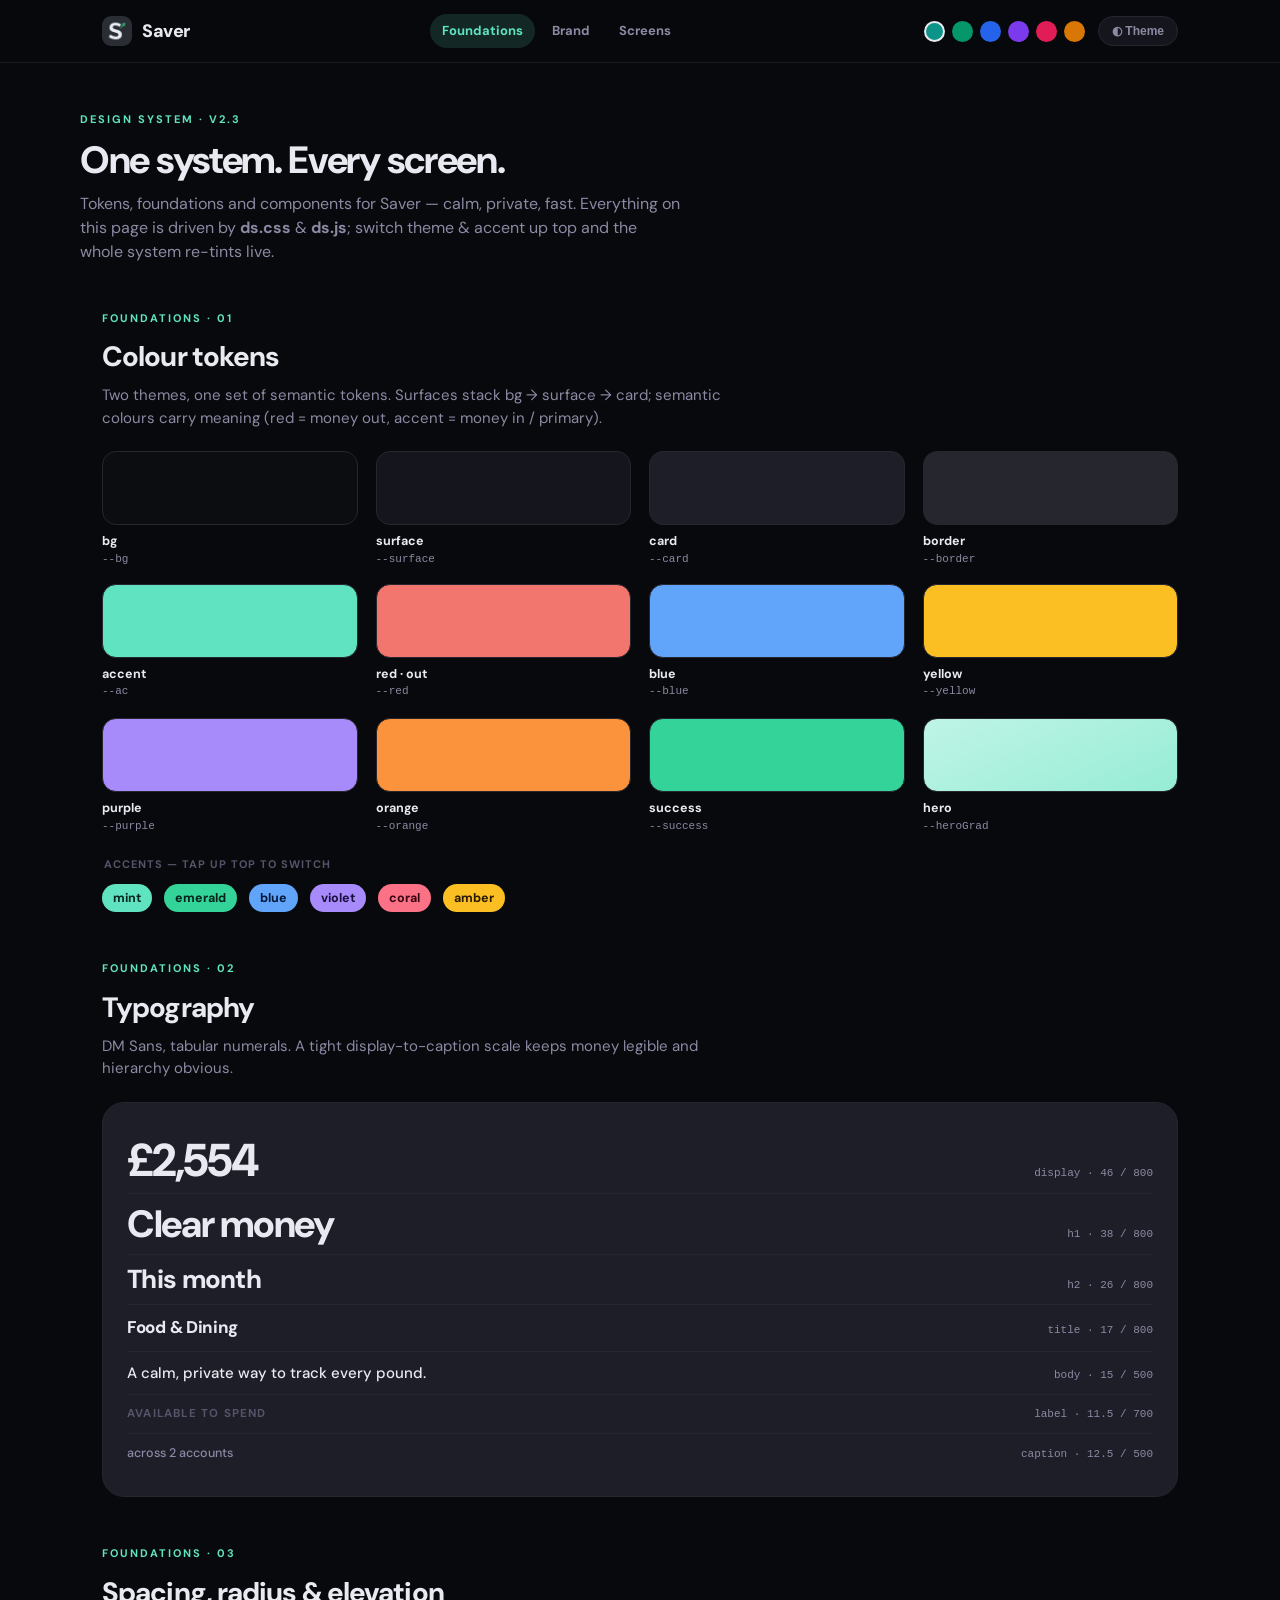
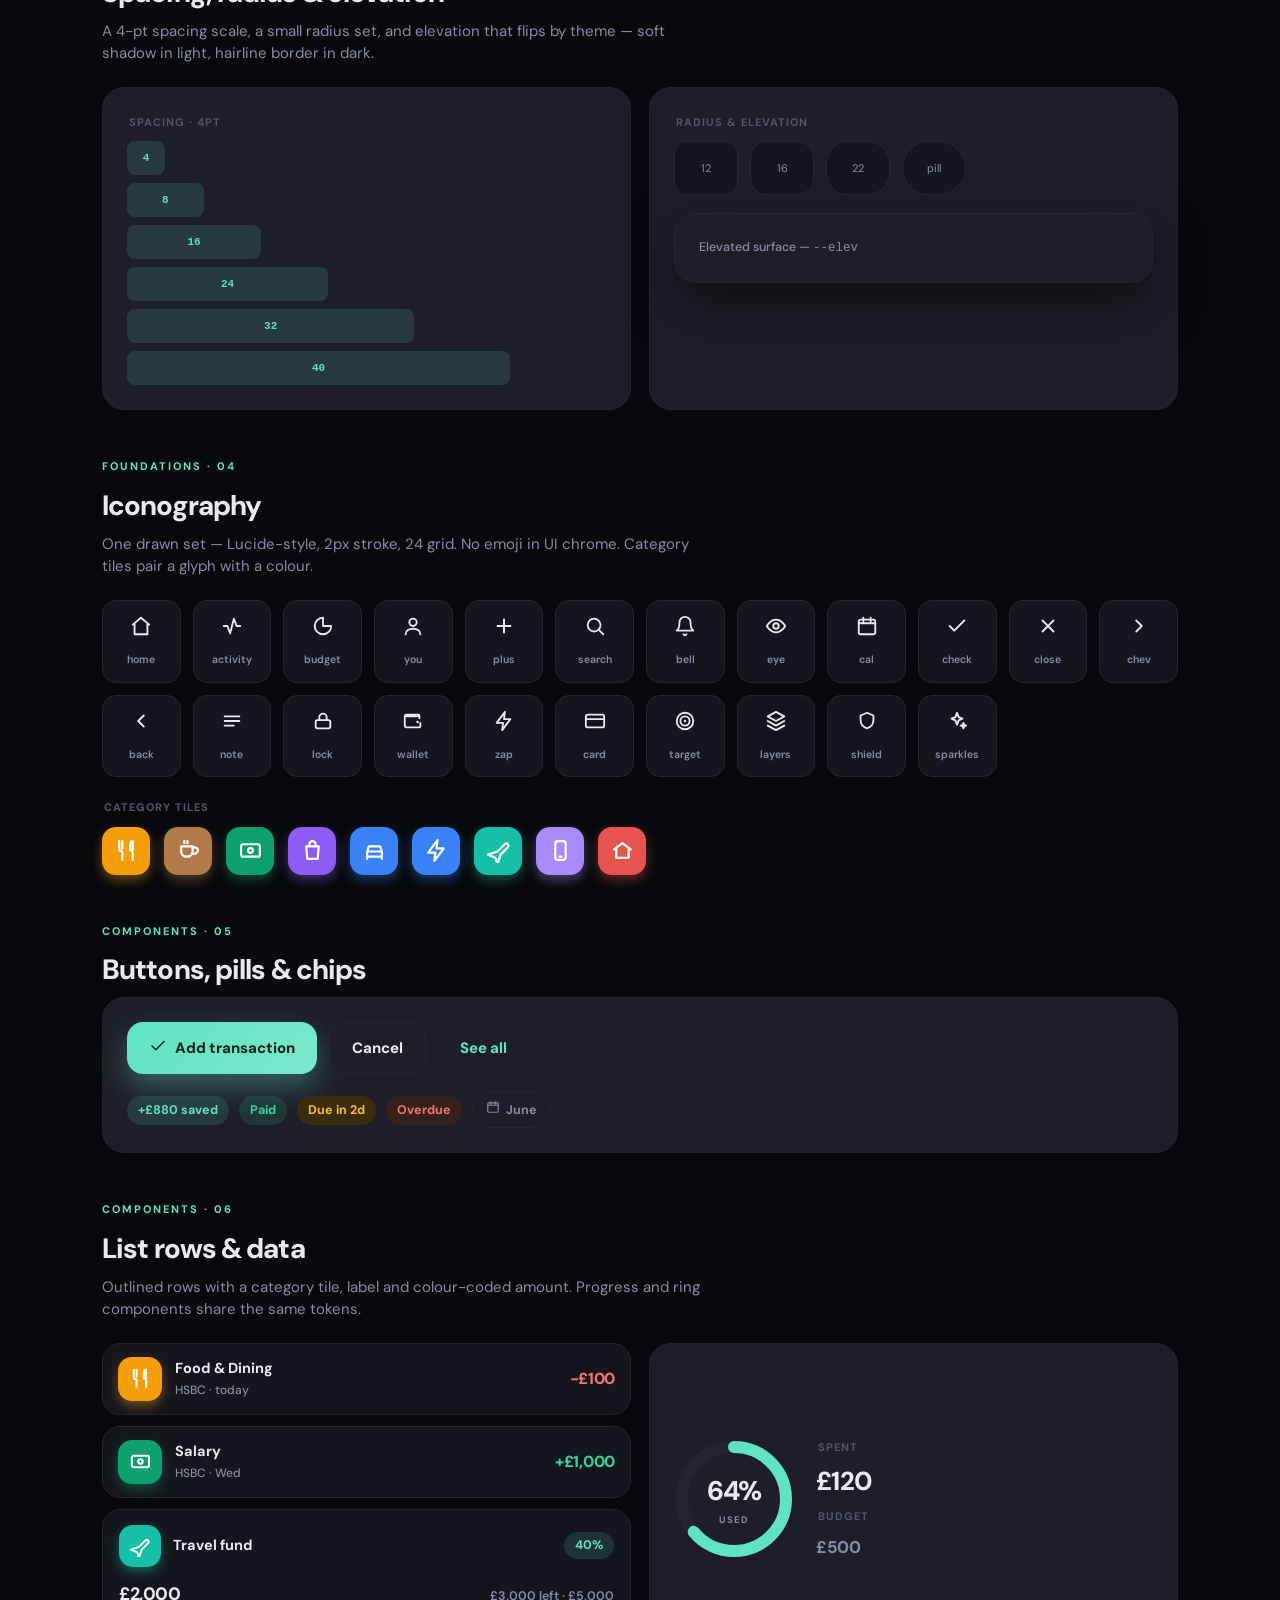
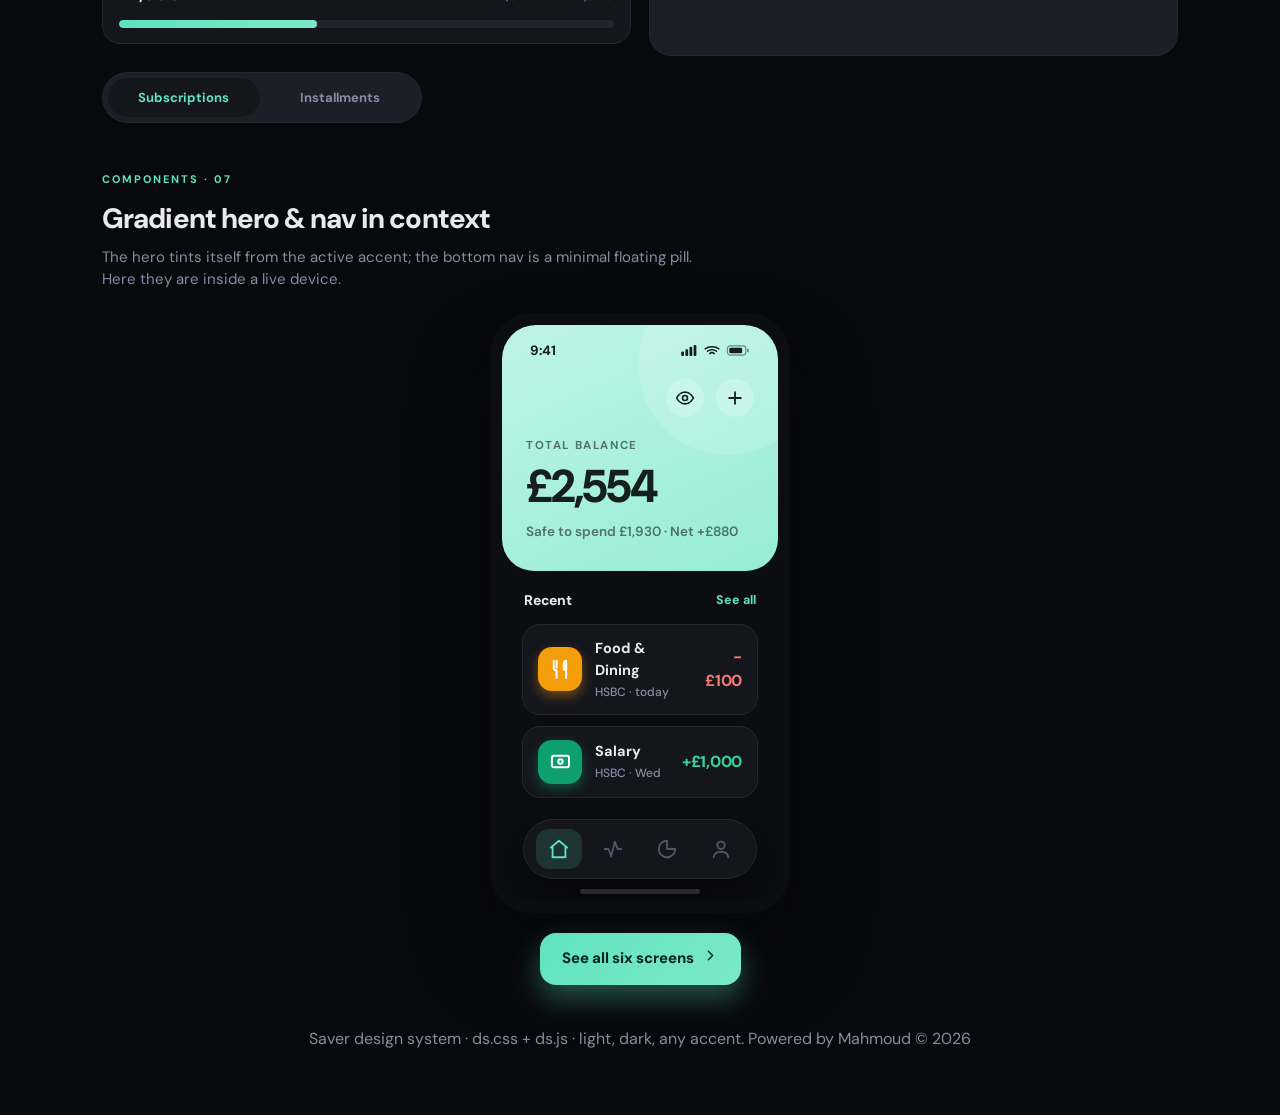
==== index.html @ 98d880db "New design system: shared ds.css/ds.js + rebuilt Foundations, Brand, Screens - ds.css: tokens (2 the" ====
<!doctype html><html lang="en" data-theme="dark"><head>
<meta charset="utf-8"/><meta name="viewport" content="width=device-width,initial-scale=1"/>
<title>Saver — Design System</title>
<meta name="description" content="The Saver design system — tokens, foundations and components. One source of truth."/>
<link rel="preconnect" href="https://fonts.googleapis.com"><link rel="preconnect" href="https://fonts.gstatic.com" crossorigin>
<link href="https://fonts.googleapis.com/css2?family=DM+Sans:opsz,wght@9..40,400;9..40,500;9..40,600;9..40,700;9..40,800&display=swap" rel="stylesheet">
<link rel="stylesheet" href="ds.css">
<style>
.swatch{border-radius:14px;height:74px;border:1px solid var(--border);display:flex;align-items:flex-end;padding:9px;position:relative;overflow:hidden}
.sw-row{display:flex;flex-direction:column;gap:7px}
.sw-row .nm{font-size:12.5px;font-weight:700}.sw-row .vl{font-size:11px;color:var(--muted);font-family:ui-monospace,monospace}
.icogrid{display:grid;grid-template-columns:repeat(auto-fill,minmax(78px,1fr));gap:12px}
.icocell{display:flex;flex-direction:column;align-items:center;gap:8px;padding:14px 6px;border:1px solid var(--border);border-radius:14px;background:var(--surface);color:var(--text)}
.icocell span.lab{font-size:10.5px;color:var(--muted);font-weight:600}
.scale-row{display:flex;align-items:baseline;gap:14px;padding:10px 0;border-bottom:1px solid var(--border)}
.scale-row .meta{margin-left:auto;font-size:11px;color:var(--muted);font-family:ui-monospace,monospace}
.sp-box{background:var(--acDim);border-radius:8px;height:34px;display:flex;align-items:center;justify-content:center;color:var(--ac);font-weight:700;font-size:11px;font-family:ui-monospace,monospace}
.miniphone{width:300px;margin:0 auto}
.miniphone .phone{width:300px;height:600px;border-radius:42px}.miniphone .screen{border-radius:34px}
</style></head><body>

<div class="topbar"><div class="wrap rw">
  <div class="brand"><img src="icon.png" alt="Saver"/>Saver</div>
  <div class="hubnav"><a href="index.html" class="on">Foundations</a><a href="brand.html">Brand</a><a href="screens.html">Screens</a></div>
  <div class="controls"><div class="dots" id="dots"></div><button class="tgl" id="themeBtn">◐ Theme</button></div>
</div></div>

<header class="lead wrap">
  <div class="eyebrow">Design System · v2.3</div>
  <div class="h1">One system. Every screen.</div>
  <p>Tokens, foundations and components for Saver — calm, private, fast. Everything on this page is driven by <strong>ds.css</strong> &amp; <strong>ds.js</strong>; switch theme &amp; accent up top and the whole system re-tints live.</p>
</header>

<main class="wrap">

<!-- COLOR -->
<section class="section reveal"><div class="sec-h">Foundations · 01</div><div class="sec-t">Colour tokens</div>
  <p class="sec-d">Two themes, one set of semantic tokens. Surfaces stack bg → surface → card; semantic colours carry meaning (red = money out, accent = money in / primary).</p>
  <div class="grid g4">
    <div class="sw-row"><div class="swatch" style="background:var(--bg)"></div><div><div class="nm">bg</div><div class="vl">--bg</div></div></div>
    <div class="sw-row"><div class="swatch" style="background:var(--surface)"></div><div><div class="nm">surface</div><div class="vl">--surface</div></div></div>
    <div class="sw-row"><div class="swatch" style="background:var(--card)"></div><div><div class="nm">card</div><div class="vl">--card</div></div></div>
    <div class="sw-row"><div class="swatch" style="background:var(--border)"></div><div><div class="nm">border</div><div class="vl">--border</div></div></div>
  </div>
  <div class="grid g4" style="margin-top:16px">
    <div class="sw-row"><div class="swatch" style="background:var(--ac)"></div><div><div class="nm">accent</div><div class="vl">--ac</div></div></div>
    <div class="sw-row"><div class="swatch" style="background:var(--red)"></div><div><div class="nm">red · out</div><div class="vl">--red</div></div></div>
    <div class="sw-row"><div class="swatch" style="background:var(--blue)"></div><div><div class="nm">blue</div><div class="vl">--blue</div></div></div>
    <div class="sw-row"><div class="swatch" style="background:var(--yellow)"></div><div><div class="nm">yellow</div><div class="vl">--yellow</div></div></div>
    <div class="sw-row"><div class="swatch" style="background:var(--purple)"></div><div><div class="nm">purple</div><div class="vl">--purple</div></div></div>
    <div class="sw-row"><div class="swatch" style="background:var(--orange)"></div><div><div class="nm">orange</div><div class="vl">--orange</div></div></div>
    <div class="sw-row"><div class="swatch" style="background:var(--success)"></div><div><div class="nm">success</div><div class="vl">--success</div></div></div>
    <div class="sw-row"><div class="swatch" style="background:var(--heroGrad)"></div><div><div class="nm">hero</div><div class="vl">--heroGrad</div></div></div>
  </div>
  <div style="margin-top:22px"><div class="over">Accents — tap up top to switch</div>
    <div style="display:flex;gap:12px;flex-wrap:wrap">
      <span class="pill" style="background:#5FE3C0;color:#06251F">mint</span>
      <span class="pill" style="background:#34D399;color:#04231A">emerald</span>
      <span class="pill" style="background:#60A5FA;color:#04183A">blue</span>
      <span class="pill" style="background:#A78BFA;color:#1A1040">violet</span>
      <span class="pill" style="background:#FB7185;color:#3A0512">coral</span>
      <span class="pill" style="background:#FBBF24;color:#2A1A00">amber</span>
    </div></div>
</section>

<!-- TYPOGRAPHY -->
<section class="section reveal"><div class="sec-h">Foundations · 02</div><div class="sec-t">Typography</div>
  <p class="sec-d">DM Sans, tabular numerals. A tight display-to-caption scale keeps money legible and hierarchy obvious.</p>
  <div class="card">
    <div class="scale-row"><div class="display">£2,554</div><div class="meta">display · 46 / 800</div></div>
    <div class="scale-row"><div class="h1">Clear money</div><div class="meta">h1 · 38 / 800</div></div>
    <div class="scale-row"><div class="h2">This month</div><div class="meta">h2 · 26 / 800</div></div>
    <div class="scale-row"><div class="title">Food &amp; Dining</div><div class="meta">title · 17 / 800</div></div>
    <div class="scale-row"><div class="body">A calm, private way to track every pound.</div><div class="meta">body · 15 / 500</div></div>
    <div class="scale-row"><div class="label">Available to spend</div><div class="meta">label · 11.5 / 700</div></div>
    <div class="scale-row" style="border:none"><div class="caption">across 2 accounts</div><div class="meta">caption · 12.5 / 500</div></div>
  </div>
</section>

<!-- SPACING / RADIUS / ELEVATION -->
<section class="section reveal"><div class="sec-h">Foundations · 03</div><div class="sec-t">Spacing, radius &amp; elevation</div>
  <p class="sec-d">A 4-pt spacing scale, a small radius set, and elevation that flips by theme — soft shadow in light, hairline border in dark.</p>
  <div class="grid g2">
    <div class="card"><div class="over">Spacing · 4pt</div>
      <div style="display:flex;flex-direction:column;gap:8px">
        <div class="sp-box" style="width:8%">4</div><div class="sp-box" style="width:16%">8</div><div class="sp-box" style="width:28%">16</div><div class="sp-box" style="width:42%">24</div><div class="sp-box" style="width:60%">32</div><div class="sp-box" style="width:80%">40</div>
      </div></div>
    <div class="card"><div class="over">Radius &amp; elevation</div>
      <div style="display:flex;gap:12px;flex-wrap:wrap;margin-bottom:18px">
        <div class="tile" style="border-radius:12px;width:64px;height:54px;display:flex;align-items:center;justify-content:center;font-size:11px;color:var(--muted)">12</div>
        <div class="tile" style="border-radius:16px;width:64px;height:54px;display:flex;align-items:center;justify-content:center;font-size:11px;color:var(--muted)">16</div>
        <div class="tile" style="border-radius:22px;width:64px;height:54px;display:flex;align-items:center;justify-content:center;font-size:11px;color:var(--muted)">22</div>
        <div class="tile" style="border-radius:999px;width:64px;height:54px;display:flex;align-items:center;justify-content:center;font-size:11px;color:var(--muted)">pill</div>
      </div>
      <div class="card" style="box-shadow:var(--elev)"><div class="caption">Elevated surface — <code>--elev</code></div></div>
    </div>
  </div>
</section>

<!-- ICONOGRAPHY -->
<section class="section reveal"><div class="sec-h">Foundations · 04</div><div class="sec-t">Iconography</div>
  <p class="sec-d">One drawn set — Lucide-style, 2px stroke, 24 grid. No emoji in UI chrome. Category tiles pair a glyph with a colour.</p>
  <div class="icogrid" id="icogrid"></div>
  <div class="over" style="margin-top:22px">Category tiles</div>
  <div style="display:flex;gap:14px;flex-wrap:wrap">
    <span data-cat="food" data-csz="48"></span><span data-cat="coffee" data-csz="48"></span><span data-cat="salary" data-csz="48"></span><span data-cat="shopping" data-csz="48"></span><span data-cat="transport" data-csz="48"></span><span data-cat="bill" data-csz="48"></span><span data-cat="travel" data-csz="48"></span><span data-cat="phone" data-csz="48"></span><span data-cat="home" data-csz="48"></span>
  </div>
</section>

<!-- BUTTONS / PILLS -->
<section class="section reveal"><div class="sec-h">Components · 05</div><div class="sec-t">Buttons, pills &amp; chips</div>
  <div class="card">
    <div style="display:flex;gap:12px;flex-wrap:wrap;align-items:center;margin-bottom:18px">
      <button class="btn btn-primary"><span data-ico="check" data-sz="18"></span>Add transaction</button>
      <button class="btn btn-secondary">Cancel</button>
      <button class="btn btn-ghost">See all</button>
    </div>
    <div style="display:flex;gap:10px;flex-wrap:wrap;align-items:center">
      <span class="pill">+£880 saved</span><span class="pill pill-green">Paid</span><span class="pill pill-yellow">Due in 2d</span><span class="pill pill-red">Overdue</span><span class="chip"><span data-ico="cal" data-sz="14"></span> June</span>
    </div>
  </div>
</section>

<!-- CARDS / ROWS -->
<section class="section reveal"><div class="sec-h">Components · 06</div><div class="sec-t">List rows &amp; data</div>
  <p class="sec-d">Outlined rows with a category tile, label and colour-coded amount. Progress and ring components share the same tokens.</p>
  <div class="grid g2">
    <div>
      <div class="icard"><span data-cat="food"></span><div><div class="nm">Food &amp; Dining</div><div class="mt">HSBC · today</div></div><div class="amt out tnum">−£100</div></div>
      <div class="icard"><span data-cat="salary"></span><div><div class="nm">Salary</div><div class="mt">HSBC · Wed</div></div><div class="amt in tnum">+£1,000</div></div>
      <div class="bcard" style="margin-top:4px"><div class="top"><span data-cat="travel" data-csz="42"></span><div class="nm">Travel fund</div><div class="pct">40%</div></div><div class="nums"><div class="a tnum">£2,000</div><div class="b tnum">£3,000 left · £5,000</div></div><div class="pbar"><i style="width:40%;background:linear-gradient(90deg,var(--ac),var(--ac2))"></i></div></div>
    </div>
    <div class="card" style="display:flex;align-items:center;gap:22px">
      <div class="ring" style="width:120px;height:120px"><svg width="120" height="120" style="transform:rotate(-90deg)"><circle cx="60" cy="60" r="52" fill="none" stroke="var(--track)" stroke-width="12"/><circle cx="60" cy="60" r="52" fill="none" stroke="var(--ac)" stroke-width="12" stroke-linecap="round" stroke-dasharray="326.7" stroke-dashoffset="117.6"/></svg><div class="v"><b class="tnum">64%</b><small>used</small></div></div>
      <div>
        <div class="over">Spent</div><div class="h2 tnum">£120</div>
        <div class="over" style="margin-top:12px">Budget</div><div class="title tnum" style="color:var(--muted)">£500</div>
      </div>
    </div>
  </div>
  <div style="margin-top:16px"><div class="seg" style="max-width:320px"><b class="on">Subscriptions</b><b>Installments</b></div></div>
</section>

<!-- HERO + NAV -->
<section class="section reveal"><div class="sec-h">Components · 07</div><div class="sec-t">Gradient hero &amp; nav in context</div>
  <p class="sec-d">The hero tints itself from the active accent; the bottom nav is a minimal floating pill. Here they are inside a live device.</p>
  <div class="miniphone"><div class="phone"><div class="screen" data-nav="home"><div class="content padnav">
    <div class="hero"><div class="toprow"><div class="grow"></div><div class="hib" data-ico="eye"></div><div class="hib" data-ico="plus"></div></div>
      <div class="lbl">Total balance</div><div class="big tnum">£2,554</div><div class="sub">Safe to spend £1,930 · Net +£880</div></div>
    <div class="sectit"><div class="t">Recent</div><div class="m">See all</div></div>
    <div class="icard"><span data-cat="food"></span><div><div class="nm">Food &amp; Dining</div><div class="mt">HSBC · today</div></div><div class="amt out tnum">−£100</div></div>
    <div class="icard"><span data-cat="salary"></span><div><div class="nm">Salary</div><div class="mt">HSBC · Wed</div></div><div class="amt in tnum">+£1,000</div></div>
  </div></div></div></div>
  <p style="text-align:center;margin-top:20px"><a href="screens.html" class="btn btn-primary" style="text-decoration:none">See all six screens <span data-ico="chev" data-sz="17"></span></a></p>
</section>

</main>
<footer class="foot"><div class="wrap">Saver design system · ds.css + ds.js · light, dark, any accent. Powered by Mahmoud © 2026</div></footer>
<script src="ds.js"></script>
<script>
(function(){const names=["home","activity","budget","you","plus","search","bell","eye","cal","check","close","chev","back","note","lock","wallet","zap","card","target","layers","shield","sparkles"];
const g=document.getElementById("icogrid");if(g){g.innerHTML=names.map(n=>`<div class="icocell"><span class="ig" data-n="${n}"></span><span class="lab">${n}</span></div>`).join("");
g.querySelectorAll('.ig').forEach(e=>{e.innerHTML=window.SaverDS.ico(e.dataset.n,22);});}})();
</script>
</body></html>
---- ds.css ----
/* ============================================================
   SAVER — DESIGN SYSTEM (ds.css)
   Single source of truth: tokens + components.
   Consumed by index.html (showcase), brand.html, screens.html
   ============================================================ */

/* ---------- 1. TOKENS ---------- */
:root[data-theme="light"]{
  --stage:#E7EAF0; --bg:#F4F4F8; --surface:#FFFFFF; --card:#FFFFFF; --surface2:#F1F2F6;
  --border:#E6E7EE; --track:#EBECF1;
  --text:#15161C; --muted:#6B7280; --faint:#AAAEBA;
  --red:#E5544E; --redDim:#FCE9E8;
  --blue:#2563EB; --blueDim:#DCE7FE;
  --yellow:#D97706; --yellowDim:#FCEFD6;
  --purple:#7C3AED; --purpleDim:#ECE5FE;
  --orange:#EA580C; --orangeDim:#FCE6D8;
  --success:#0E9F6E;
  --cardShadow:0 1px 2px rgba(20,22,40,.04),0 6px 18px rgba(20,22,40,.05);
  --cardBorder:1px solid var(--border);
  --navShadow:0 12px 34px rgba(20,22,40,.13);
  --elev:0 18px 44px rgba(20,22,40,.12);
}
:root[data-theme="dark"]{
  --stage:#08090C; --bg:#0C0D11; --surface:#15161D; --card:#1E1E28; --surface2:#1E1E28;
  --border:#26262F; --track:#24242E;
  --text:#E9E9F1; --muted:#8A8AA4; --faint:#54546A;
  --red:#F2766E; --redDim:#36201E;
  --blue:#60A5FA; --blueDim:#16243A;
  --yellow:#FBBF24; --yellowDim:#3A2C0C;
  --purple:#A78BFA; --purpleDim:#241A3A;
  --orange:#FB923C; --orangeDim:#3A2410;
  --success:#34D399;
  --cardShadow:none;
  --cardBorder:1px solid var(--border);
  --navShadow:0 16px 40px rgba(0,0,0,.55);
  --elev:0 22px 50px rgba(0,0,0,.5);
}
:root{
  /* accent (set live by ds.js) */
  --ac:#5FE3C0; --ac2:#8af0d6; --onacc:#06251F;
  --acDim:color-mix(in srgb,var(--ac) 14%,transparent);
  /* hero — tinted by accent, always bright with dark text so it pops on any bg */
  --heroGrad:linear-gradient(155deg, color-mix(in srgb,var(--ac) 40%,#fff) 0%, color-mix(in srgb,var(--ac) 66%,#fff) 100%);
  --heroText:#15201C; --heroSub:rgba(21,30,28,.60); --heroChip:rgba(255,255,255,.22);
  /* spacing scale (4pt) */
  --s1:4px; --s2:8px; --s3:12px; --s4:16px; --s5:20px; --s6:24px; --s7:32px; --s8:40px;
  /* radius */
  --r-sm:12px; --r-md:16px; --r-lg:18px; --r-xl:22px; --r-2xl:26px; --r-pill:999px;
  /* motion */
  --e-out:cubic-bezier(.22,.7,.2,1); --e-soft:cubic-bezier(.3,.8,.3,1);
  --t-micro:.15s; --t-base:.4s;
}

/* ---------- 2. BASE ---------- */
*{box-sizing:border-box;margin:0;padding:0;-webkit-tap-highlight-color:transparent}
html{scroll-behavior:smooth}
body{background:var(--stage);color:var(--text);font-family:'DM Sans',system-ui,-apple-system,sans-serif;
  font-feature-settings:"tnum";line-height:1.5;-webkit-font-smoothing:antialiased;transition:background var(--t-base),color var(--t-base)}
.tnum{font-variant-numeric:tabular-nums}
.wrap{max-width:1120px;margin:0 auto;padding:0 22px}
a{color:inherit}

/* ---------- 3. TYPOGRAPHY ---------- */
.display{font-size:46px;font-weight:800;letter-spacing:-2px;line-height:1}
.h1{font-size:38px;font-weight:800;letter-spacing:-1.3px;line-height:1.06}
.h2{font-size:26px;font-weight:800;letter-spacing:-.7px;line-height:1.12}
.title{font-size:17px;font-weight:800;letter-spacing:-.3px}
.body{font-size:15px;font-weight:500}
.label{font-size:11.5px;font-weight:700;letter-spacing:1.2px;text-transform:uppercase;color:var(--faint)}
.caption{font-size:12.5px;color:var(--muted);font-weight:500}

/* ---------- 4. HUB CHROME (showcase/brand/screens shell) ---------- */
.topbar{position:sticky;top:0;z-index:60;background:color-mix(in srgb,var(--stage) 82%,transparent);
  backdrop-filter:blur(14px);border-bottom:1px solid color-mix(in srgb,var(--text) 8%,transparent)}
.topbar .rw{display:flex;align-items:center;justify-content:space-between;height:62px;gap:14px}
.brand{display:flex;align-items:center;gap:10px;font-weight:800;letter-spacing:-.5px;font-size:18px}
.brand img{width:30px;height:30px;border-radius:9px}
.hubnav{display:flex;gap:5px}
.hubnav a{color:var(--muted);text-decoration:none;font-weight:700;font-size:13px;padding:7px 12px;border-radius:var(--r-pill)}
.hubnav a.on{color:var(--ac);background:var(--acDim)}
.controls{display:flex;align-items:center;gap:13px}
.dots{display:flex;gap:7px}
.dot{width:21px;height:21px;border-radius:50%;cursor:pointer;border:2px solid transparent;transition:transform var(--t-micro)}
.dot:hover{transform:scale(1.12)}.dot[aria-current="true"]{border-color:var(--text)}
.tgl{display:flex;align-items:center;gap:7px;background:var(--surface);border:1px solid var(--border);border-radius:var(--r-pill);
  padding:7px 13px;cursor:pointer;font-weight:700;font-size:12px;color:var(--muted)}
header.lead{padding:48px 0 6px}
.eyebrow{font-size:11px;font-weight:700;letter-spacing:2px;text-transform:uppercase;color:var(--ac)}
.lead .h1{margin:12px 0 12px}
.lead p{font-size:16px;color:var(--muted);max-width:600px}
.foot{padding:34px 0 64px;text-align:center;color:var(--muted)}
/* showcase sections */
.section{padding:40px 0 8px}
.sec-h{font-size:11px;font-weight:700;letter-spacing:2px;text-transform:uppercase;color:var(--ac)}
.sec-t{font-size:28px;font-weight:800;letter-spacing:-.9px;margin:10px 0 6px}
.sec-d{color:var(--muted);font-size:15px;max-width:620px;margin-bottom:22px}
.grid{display:grid;gap:18px}
.g2{grid-template-columns:repeat(2,1fr)}.g3{grid-template-columns:repeat(3,1fr)}.g4{grid-template-columns:repeat(4,1fr)}
@media(max-width:760px){.g3,.g4{grid-template-columns:repeat(2,1fr)}}

/* ---------- 5. SURFACES ---------- */
.card{background:var(--card);border-radius:var(--r-xl);box-shadow:var(--cardShadow);border:var(--cardBorder);padding:var(--s6)}
.tile{background:var(--surface);border:var(--cardBorder);border-radius:var(--r-lg);padding:var(--s4)}
.sectit{display:flex;align-items:center;justify-content:space-between;margin:6px 2px 13px}
.sectit .t{font-size:14px;font-weight:800;letter-spacing:-.2px}
.sectit .m{font-size:12.5px;font-weight:700;color:var(--ac)}
.over{font-size:11px;font-weight:700;letter-spacing:1px;text-transform:uppercase;color:var(--faint);margin:2px 2px 11px}

/* ---------- 6. BUTTONS / CHIPS / PILLS ---------- */
.btn{height:52px;padding:0 22px;border:none;border-radius:var(--r-md);font-family:inherit;font-weight:800;font-size:15px;
  cursor:pointer;display:inline-flex;align-items:center;justify-content:center;gap:8px;transition:transform var(--t-micro)}
.btn:active{transform:scale(.97)}
.btn-primary{background:linear-gradient(135deg,var(--ac),var(--ac2));color:var(--onacc);
  box-shadow:0 13px 28px color-mix(in srgb,var(--ac) 34%,transparent)}
.btn-secondary{background:var(--surface2);color:var(--text);border:1px solid var(--border)}
.btn-ghost{background:transparent;color:var(--ac)}
.btn-full{width:100%}
.pill{display:inline-flex;align-items:center;gap:6px;font-weight:700;font-size:12.5px;padding:5px 11px;border-radius:var(--r-pill);
  background:var(--acDim);color:var(--ac)}
.pill-red{background:var(--redDim);color:var(--red)}
.pill-yellow{background:var(--yellowDim);color:var(--yellow)}
.pill-green{background:color-mix(in srgb,var(--success) 13%,transparent);color:var(--success)}
.chip{display:inline-flex;align-items:center;gap:6px;background:var(--surface2);color:var(--muted);font-weight:700;font-size:12.5px;padding:7px 13px;border-radius:var(--r-pill);border:1px solid var(--border)}

/* ---------- 7. ICONS / CATEGORY CIRCLES ---------- */
.ib{width:40px;height:40px;border-radius:50%;background:var(--surface);box-shadow:var(--cardShadow);border:var(--cardBorder);
  display:flex;align-items:center;justify-content:center;color:var(--text);flex-shrink:0;cursor:pointer}
.circ{display:flex;align-items:center;justify-content:center;color:#fff;flex-shrink:0}

/* ---------- 8. LIST ROW (icard) ---------- */
.icard{display:flex;align-items:center;gap:13px;background:var(--surface);border:var(--cardBorder);box-shadow:var(--cardShadow);
  border-radius:var(--r-lg);padding:13px 15px;margin-bottom:11px}
.icard .nm{font-size:14.5px;font-weight:700}
.icard .mt{font-size:12px;color:var(--muted);font-weight:500;margin-top:1px}
.amt{margin-left:auto;font-size:16px;font-weight:800;letter-spacing:-.3px;text-align:right}
.amt.in{color:var(--success)} .amt.out{color:var(--red)}
.amtb{margin-left:auto;text-align:right}
.amtb b{font-size:15px;font-weight:800;letter-spacing:-.3px}
.amtb small{display:block;font-size:11px;font-weight:700;margin-top:2px}

/* ---------- 9. SEGMENTED ---------- */
.seg{display:flex;background:var(--surface2);border:1px solid var(--border);border-radius:var(--r-pill);padding:5px;gap:5px}
.seg b{flex:1;text-align:center;font-size:13px;font-weight:700;padding:10px 0;border-radius:var(--r-pill);color:var(--muted);cursor:pointer;transition:color var(--t-micro)}
.seg b.on{background:var(--surface);color:var(--ac);box-shadow:var(--cardShadow)}

/* ---------- 10. PROGRESS / RING ---------- */
.pbar{height:8px;border-radius:var(--r-pill);background:var(--track);overflow:hidden}
.pbar i{display:block;height:100%;border-radius:var(--r-pill)}
.bar i{animation:grow .9s var(--e-soft) both;animation-delay:.45s}
.bcard{background:var(--surface);border:var(--cardBorder);box-shadow:var(--cardShadow);border-radius:var(--r-lg);padding:15px 16px;margin-bottom:12px}
.bcard .top{display:flex;align-items:center;gap:12px}
.bcard .nm{font-size:14.5px;font-weight:700}
.bcard .rt{margin-left:auto;font-size:13px;font-weight:700;color:var(--muted)}
.bcard .pct{margin-left:auto;font-size:12.5px;font-weight:700;color:var(--ac);background:var(--acDim);padding:4px 11px;border-radius:var(--r-pill)}
.bcard .nums{display:flex;justify-content:space-between;align-items:baseline;margin:14px 0 11px}
.bcard .nums .a{font-size:18px;font-weight:800;letter-spacing:-.4px}
.bcard .nums .b{font-size:12.5px;color:var(--muted);font-weight:600}
.bcard .pbar{margin-top:12px}
.ring{position:relative;flex-shrink:0}
.ring .v{position:absolute;inset:0;display:flex;flex-direction:column;align-items:center;justify-content:center}
.ring .v b{font-size:27px;font-weight:800;letter-spacing:-1px}
.ring .v small{font-size:9.5px;font-weight:700;letter-spacing:1px;text-transform:uppercase;color:var(--muted);margin-top:2px}

/* ---------- 11. FIELDS (forms) ---------- */
.field{display:flex;align-items:center;gap:13px;background:var(--surface);border:var(--cardBorder);box-shadow:var(--cardShadow);
  border-radius:var(--r-md);padding:14px 16px;margin-bottom:12px}
.field .fl{font-size:10.5px;font-weight:700;letter-spacing:.5px;text-transform:uppercase;color:var(--faint)}
.field .fv{font-size:15px;font-weight:700;margin-top:2px}
.field .chev{margin-left:auto;color:var(--faint)}
.field.note{color:var(--muted);font-weight:500;font-size:14.5px}

/* ---------- 12. BANNERS ---------- */
.insight{display:flex;align-items:center;gap:10px;background:color-mix(in srgb,var(--success) 13%,transparent);color:var(--success);
  font-weight:700;font-size:13.5px;padding:13px 16px;border-radius:var(--r-sm);}
.frozen{display:flex;align-items:center;justify-content:center;gap:9px;color:var(--muted);font-weight:600;font-size:13px}
.frozen b{color:var(--text);font-weight:800}

/* ---------- 13. PHONE / SCREEN ---------- */
.phone{width:390px;height:844px;border-radius:54px;background:#0c0d11;padding:12px;
  box-shadow:0 44px 80px rgba(8,9,14,.42),0 14px 36px rgba(8,9,14,.28)}
.screen{width:100%;height:100%;border-radius:44px;overflow:hidden;background:var(--bg);position:relative;display:flex;flex-direction:column}
.statusbar{position:absolute;top:0;left:0;right:0;z-index:12;display:flex;justify-content:space-between;align-items:center;
  padding:16px 28px 0;font-size:13.5px;font-weight:700;color:var(--heroText)}
.statusbar .ic{display:flex;gap:6px;align-items:center}
.content{flex:1;overflow:hidden;padding:0 20px}
.content.padnav{padding-bottom:100px}
.cap{text-align:center;margin-top:20px}
.cap b{font-size:15px;font-weight:800;letter-spacing:-.3px}
.cap span{display:block;color:var(--muted);font-size:12.5px;margin-top:2px}

/* ---------- 14. GRADIENT HERO ---------- */
.hero{margin:0 -20px 20px;padding:54px 24px 28px;background:var(--heroGrad);color:var(--heroText);
  border-radius:0 0 32px 32px;animation:hero-in .7s var(--e-out) both;position:relative;overflow:hidden}
.hero::after{content:"";position:absolute;right:-40px;top:-50px;width:180px;height:180px;border-radius:50%;background:rgba(255,255,255,.14)}
.hero .toprow{display:flex;align-items:center;gap:12px;margin-bottom:20px;position:relative;z-index:1}
.hero .toprow .ttl{font-size:17px;font-weight:800;letter-spacing:-.3px}
.hero .grow{flex:1}
.hib{width:38px;height:38px;border-radius:50%;background:var(--heroChip);color:var(--heroText);display:flex;align-items:center;justify-content:center;flex-shrink:0;cursor:pointer}
.hero .hchip{display:inline-flex;align-items:center;gap:6px;background:var(--heroChip);color:var(--heroText);font-weight:700;font-size:12.5px;padding:7px 13px;border-radius:var(--r-pill)}
.hero .lbl{font-size:11.5px;font-weight:700;letter-spacing:1.6px;text-transform:uppercase;color:var(--heroSub);position:relative;z-index:1}
.hero .big{font-size:46px;font-weight:800;letter-spacing:-2px;line-height:1;margin-top:9px;position:relative;z-index:1}
.hero .sub{font-size:13.5px;font-weight:600;color:var(--heroSub);margin-top:13px;position:relative;z-index:1}

/* ---------- 15. BOTTOM NAV (minimal) ---------- */
.nav{position:absolute;left:50%;bottom:22px;transform:translateX(-50%);display:flex;align-items:center;gap:8px;
  background:var(--surface);box-shadow:var(--navShadow);border:var(--cardBorder);border-radius:var(--r-pill);padding:9px 12px;z-index:8}
.nav .it{width:46px;height:40px;display:flex;align-items:center;justify-content:center;color:var(--faint);border-radius:13px}
.nav .it.on{color:var(--ac);background:var(--acDim)}
.fab{width:54px;height:54px;border-radius:50%;background:linear-gradient(135deg,var(--ac),var(--ac2));color:var(--onacc);
  display:flex;align-items:center;justify-content:center;box-shadow:0 12px 22px color-mix(in srgb,var(--ac) 38%,transparent);margin:0 5px}
.hind{position:absolute;left:50%;bottom:7px;transform:translateX(-50%);width:120px;height:5px;border-radius:var(--r-pill);
  background:color-mix(in srgb,var(--text) 15%,transparent);z-index:8}

/* ---------- 16. ADD (sticky cta) ---------- */
.cta{position:absolute;left:20px;right:20px;bottom:24px}

/* ---------- 17. MOTION KEYFRAMES ---------- */
@keyframes up{to{opacity:1;transform:none}}
.reveal,.r{opacity:0;transform:translateY(16px);animation:up .6s var(--e-out) forwards;animation-delay:var(--d,0s)}
@keyframes grow{from{width:0}}
@keyframes hero-in{from{opacity:0;transform:scale(1.04)}to{opacity:1;transform:none}}
@media(max-width:460px){.phone{width:350px;height:760px}}
@media(prefers-reduced-motion:reduce){*{animation:none!important}}
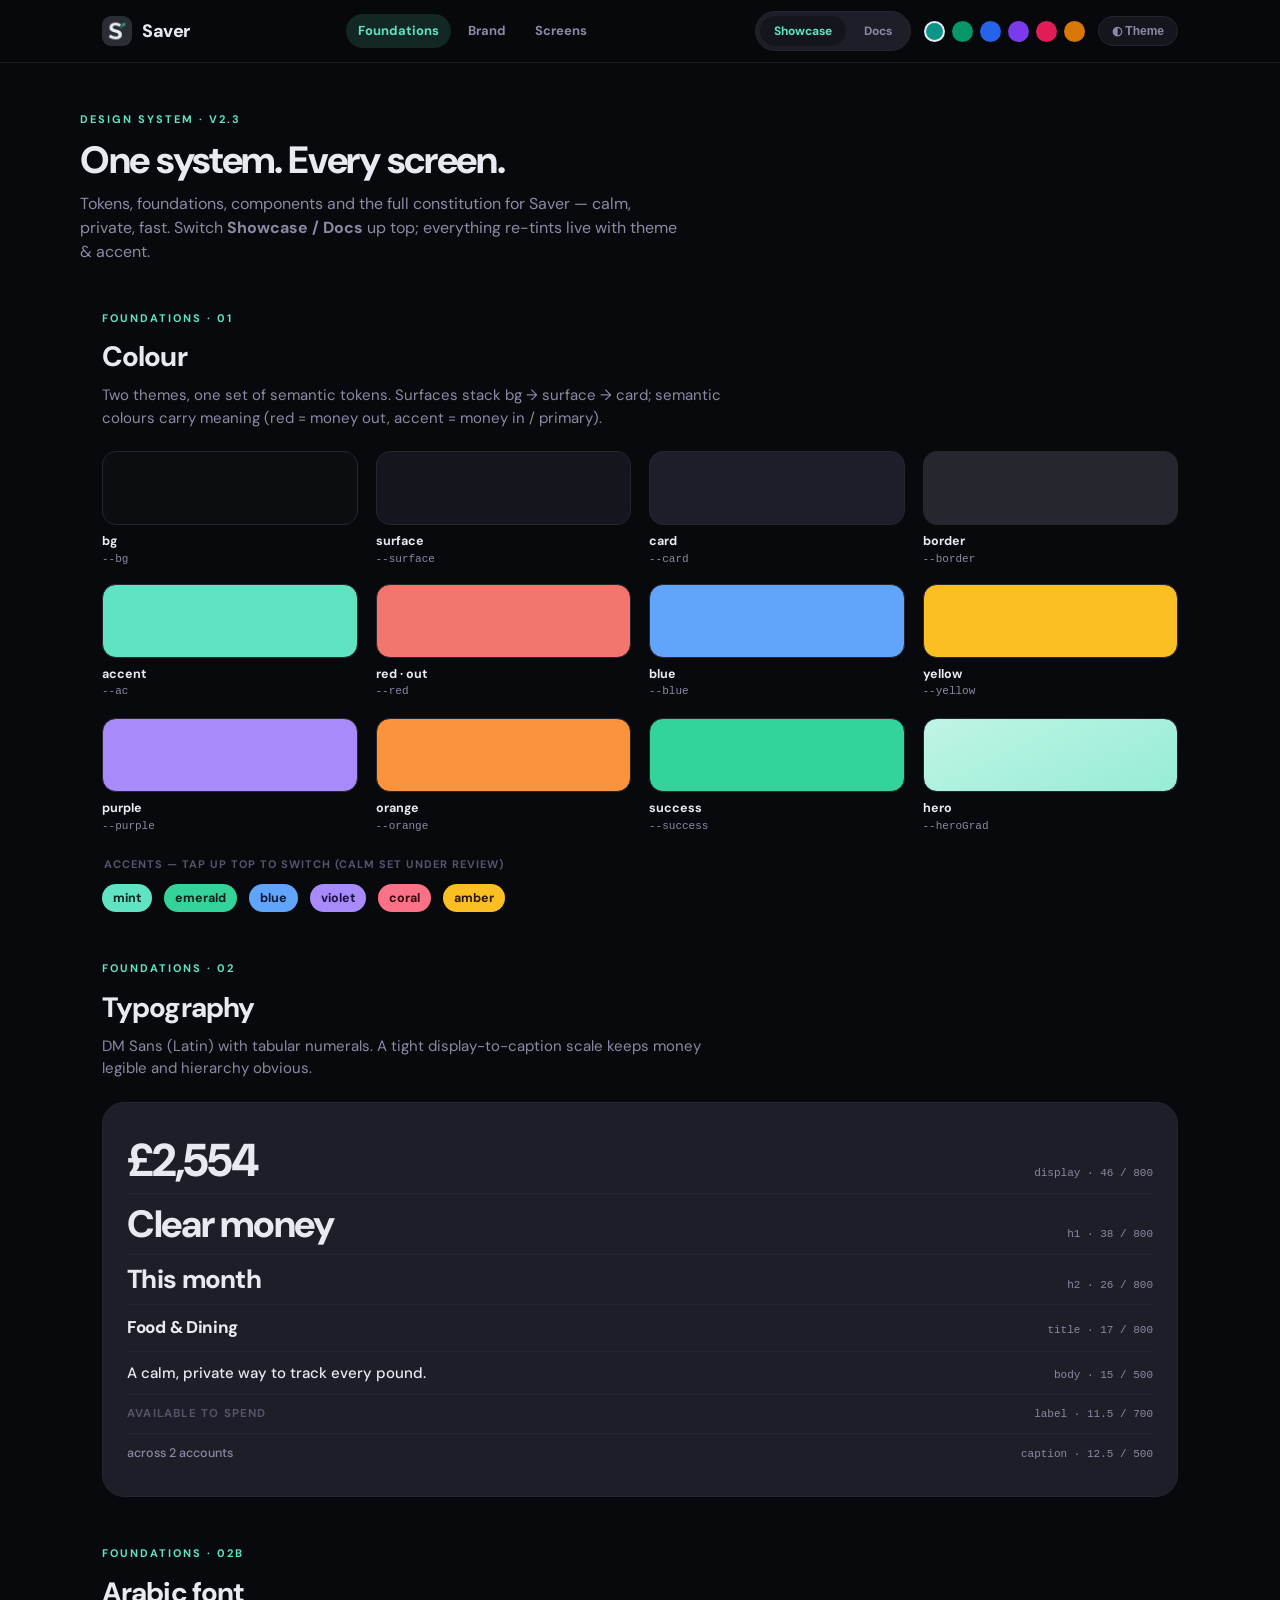
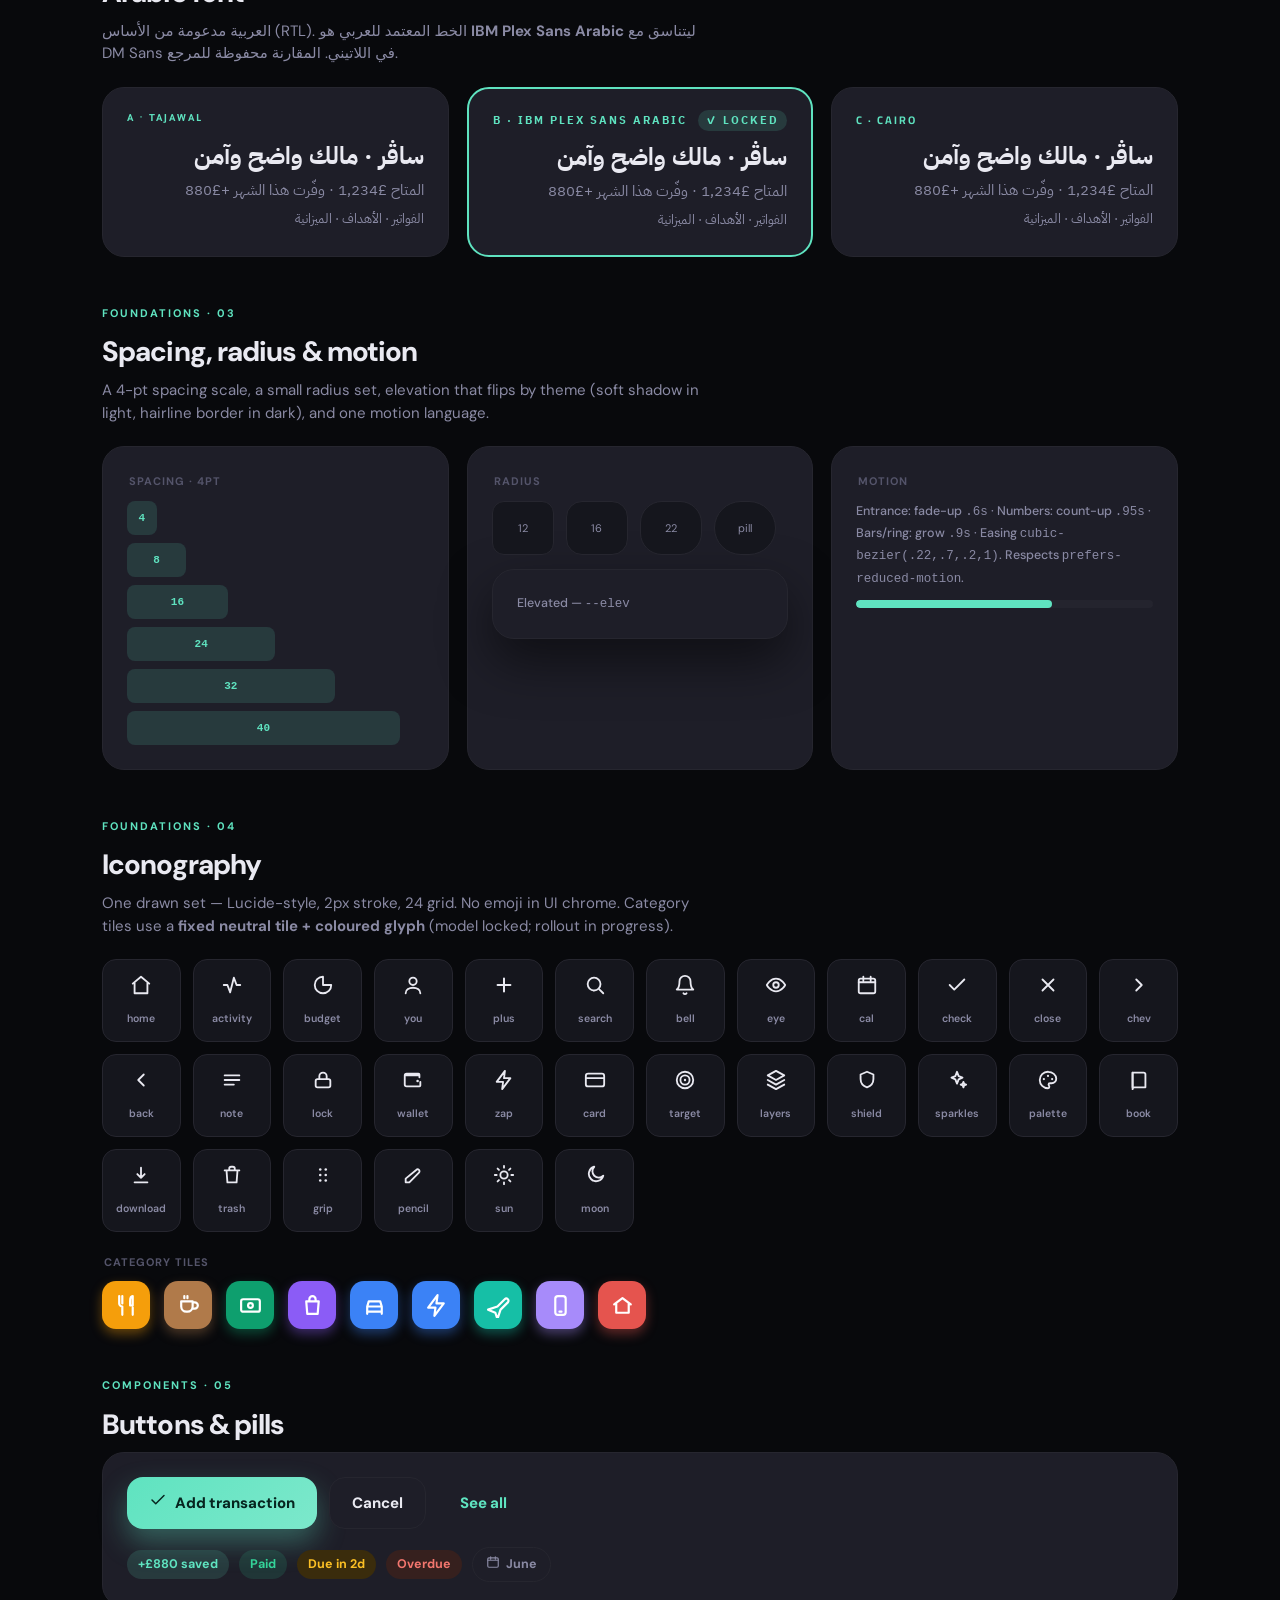
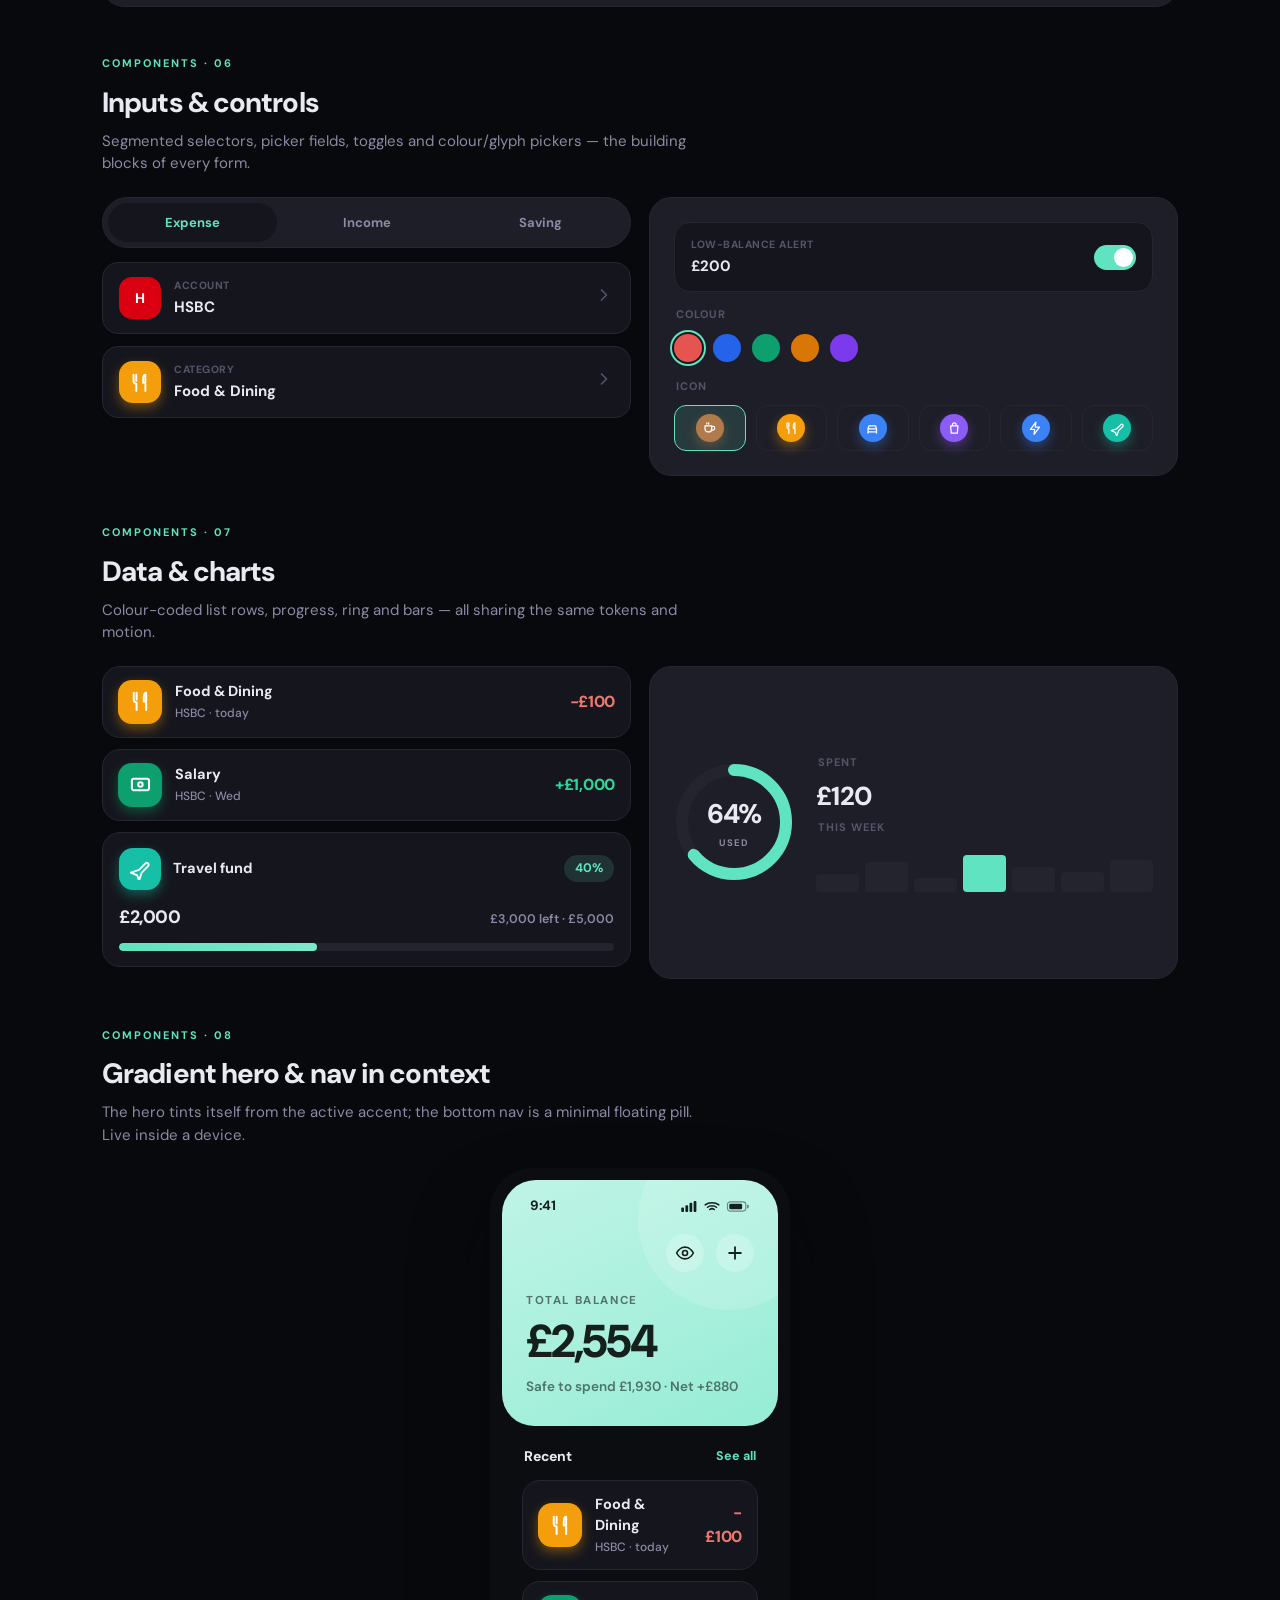
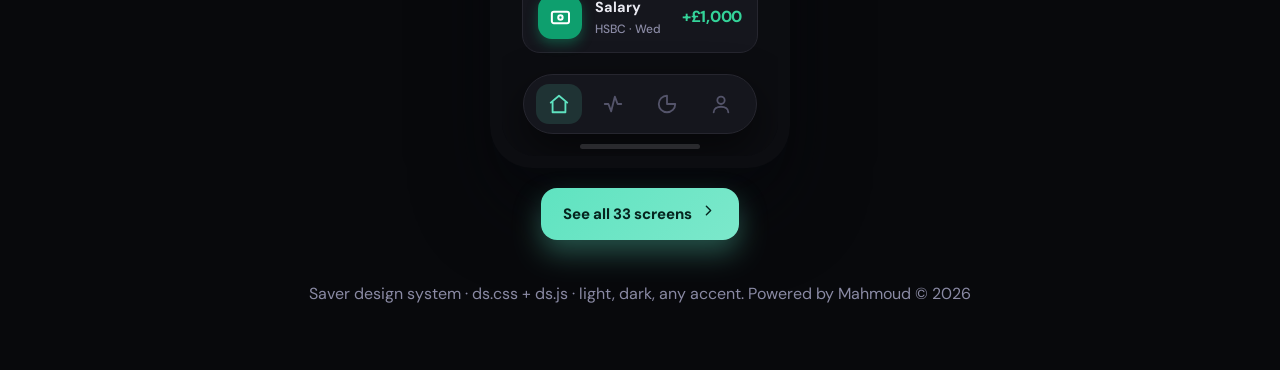
==== commit 5c6da26c: "Phase 0: restore Foundations order + Arabic font + Docs/constitution tab - index.html back to origin" ====
--- a/index.html
+++ b/index.html
@@ -1,40 +1,65 @@
 <!doctype html><html lang="en" data-theme="dark"><head>
 <meta charset="utf-8"/><meta name="viewport" content="width=device-width,initial-scale=1"/>
 <title>Saver — Design System</title>
-<meta name="description" content="The Saver design system — tokens, foundations and components. One source of truth."/>
+<meta name="description" content="The Saver design system — tokens, foundations, components and the constitution."/>
 <link rel="preconnect" href="https://fonts.googleapis.com"><link rel="preconnect" href="https://fonts.gstatic.com" crossorigin>
-<link href="https://fonts.googleapis.com/css2?family=DM+Sans:opsz,wght@9..40,400;9..40,500;9..40,600;9..40,700;9..40,800&display=swap" rel="stylesheet">
+<link href="https://fonts.googleapis.com/css2?family=DM+Sans:opsz,wght@9..40,400;9..40,500;9..40,600;9..40,700;9..40,800&family=IBM+Plex+Sans+Arabic:wght@400;500;600;700&family=Tajawal:wght@400;700;800&family=Cairo:wght@400;700;800&display=swap" rel="stylesheet">
 <link rel="stylesheet" href="ds.css">
 <style>
-.swatch{border-radius:14px;height:74px;border:1px solid var(--border);display:flex;align-items:flex-end;padding:9px;position:relative;overflow:hidden}
+.swatch{border-radius:14px;height:74px;border:1px solid var(--border);display:flex;align-items:flex-end;padding:9px}
 .sw-row{display:flex;flex-direction:column;gap:7px}
 .sw-row .nm{font-size:12.5px;font-weight:700}.sw-row .vl{font-size:11px;color:var(--muted);font-family:ui-monospace,monospace}
 .icogrid{display:grid;grid-template-columns:repeat(auto-fill,minmax(78px,1fr));gap:12px}
 .icocell{display:flex;flex-direction:column;align-items:center;gap:8px;padding:14px 6px;border:1px solid var(--border);border-radius:14px;background:var(--surface);color:var(--text)}
-.icocell span.lab{font-size:10.5px;color:var(--muted);font-weight:600}
+.icocell .lab{font-size:10.5px;color:var(--muted);font-weight:600}
 .scale-row{display:flex;align-items:baseline;gap:14px;padding:10px 0;border-bottom:1px solid var(--border)}
 .scale-row .meta{margin-left:auto;font-size:11px;color:var(--muted);font-family:ui-monospace,monospace}
 .sp-box{background:var(--acDim);border-radius:8px;height:34px;display:flex;align-items:center;justify-content:center;color:var(--ac);font-weight:700;font-size:11px;font-family:ui-monospace,monospace}
 .miniphone{width:300px;margin:0 auto}
 .miniphone .phone{width:300px;height:600px;border-radius:42px}.miniphone .screen{border-radius:34px}
+.viewseg{display:inline-flex;background:var(--surface2);border:1px solid var(--border);border-radius:999px;padding:4px;gap:4px}
+.viewseg button{font-family:inherit;border:none;background:transparent;color:var(--muted);font-weight:700;font-size:12px;padding:7px 14px;border-radius:999px;cursor:pointer}
+.viewseg button.on{background:var(--surface);color:var(--ac);box-shadow:var(--cardShadow)}
+.arb{font-size:24px;font-weight:800;margin:10px 0 4px;line-height:1.5}
+.badge{font-size:10.5px;font-weight:700;padding:3px 8px;border-radius:999px;background:var(--acDim);color:var(--ac)}
+/* docs prose */
+#docs{display:none}
+.doc{max-width:820px;margin:0 auto;padding:8px 0 40px}
+.doc h1{font-size:30px;font-weight:800;letter-spacing:-1px;margin:30px 0 10px}
+.doc h2{font-size:23px;font-weight:800;letter-spacing:-.5px;margin:28px 0 8px;padding-top:14px;border-top:1px solid var(--border)}
+.doc h3{font-size:17px;font-weight:800;margin:20px 0 6px}
+.doc h4{font-size:14px;font-weight:800;margin:16px 0 4px;color:var(--muted)}
+.doc p{color:var(--muted);margin:8px 0;line-height:1.7}
+.doc ul,.doc ol{color:var(--muted);margin:8px 0 8px 22px;line-height:1.7}
+.doc li{margin:3px 0}
+.doc strong{color:var(--text)}
+.doc code{font-family:ui-monospace,monospace;font-size:.86em;background:var(--surface2);border:1px solid var(--border);border-radius:6px;padding:1px 6px}
+.doc pre{background:var(--surface2);border:1px solid var(--border);border-radius:12px;padding:14px;overflow:auto;margin:10px 0}
+.doc pre code{background:none;border:none;padding:0}
+.doc blockquote{border-left:3px solid var(--ac);background:var(--acDim);border-radius:0 10px 10px 0;padding:10px 16px;margin:12px 0;color:var(--text)}
+.doc table{width:100%;border-collapse:collapse;margin:12px 0;font-size:13.5px}
+.doc th,.doc td{border:1px solid var(--border);padding:8px 10px;text-align:left;color:var(--muted)}
+.doc th{background:var(--surface2);color:var(--text);font-weight:700}
+.doc hr{border:none;border-top:1px solid var(--border);margin:20px 0}
+.doc a{color:var(--ac)}
 </style></head><body>
 
 <div class="topbar"><div class="wrap rw">
   <div class="brand"><img src="icon.png" alt="Saver"/>Saver</div>
   <div class="hubnav"><a href="index.html" class="on">Foundations</a><a href="brand.html">Brand</a><a href="screens.html">Screens</a></div>
-  <div class="controls"><div class="dots" id="dots"></div><button class="tgl" id="themeBtn">◐ Theme</button></div>
+  <div class="controls"><div class="viewseg" id="viewseg"><button class="on" data-v="showcase">Showcase</button><button data-v="docs">Docs</button></div><div class="dots" id="dots"></div><button class="tgl" id="themeBtn">◐ Theme</button></div>
 </div></div>
 
 <header class="lead wrap">
   <div class="eyebrow">Design System · v2.3</div>
   <div class="h1">One system. Every screen.</div>
-  <p>Tokens, foundations and components for Saver — calm, private, fast. Everything on this page is driven by <strong>ds.css</strong> &amp; <strong>ds.js</strong>; switch theme &amp; accent up top and the whole system re-tints live.</p>
+  <p>Tokens, foundations, components and the full constitution for Saver — calm, private, fast. Switch <strong>Showcase / Docs</strong> up top; everything re-tints live with theme &amp; accent.</p>
 </header>
 
-<main class="wrap">
-
-<!-- COLOR -->
-<section class="section reveal"><div class="sec-h">Foundations · 01</div><div class="sec-t">Colour tokens</div>
+<main class="wrap" id="showcase">
+
+<!-- 01 COLOUR -->
+<section class="section reveal"><div class="sec-h">Foundations · 01</div><div class="sec-t">Colour</div>
   <p class="sec-d">Two themes, one set of semantic tokens. Surfaces stack bg → surface → card; semantic colours carry meaning (red = money out, accent = money in / primary).</p>
   <div class="grid g4">
     <div class="sw-row"><div class="swatch" style="background:var(--bg)"></div><div><div class="nm">bg</div><div class="vl">--bg</div></div></div>
@@ -52,20 +77,15 @@
     <div class="sw-row"><div class="swatch" style="background:var(--success)"></div><div><div class="nm">success</div><div class="vl">--success</div></div></div>
     <div class="sw-row"><div class="swatch" style="background:var(--heroGrad)"></div><div><div class="nm">hero</div><div class="vl">--heroGrad</div></div></div>
   </div>
-  <div style="margin-top:22px"><div class="over">Accents — tap up top to switch</div>
+  <div style="margin-top:22px"><div class="over">Accents — tap up top to switch (calm set under review)</div>
     <div style="display:flex;gap:12px;flex-wrap:wrap">
-      <span class="pill" style="background:#5FE3C0;color:#06251F">mint</span>
-      <span class="pill" style="background:#34D399;color:#04231A">emerald</span>
-      <span class="pill" style="background:#60A5FA;color:#04183A">blue</span>
-      <span class="pill" style="background:#A78BFA;color:#1A1040">violet</span>
-      <span class="pill" style="background:#FB7185;color:#3A0512">coral</span>
-      <span class="pill" style="background:#FBBF24;color:#2A1A00">amber</span>
+      <span class="pill" style="background:#5FE3C0;color:#06251F">mint</span><span class="pill" style="background:#34D399;color:#04231A">emerald</span><span class="pill" style="background:#60A5FA;color:#04183A">blue</span><span class="pill" style="background:#A78BFA;color:#1A1040">violet</span><span class="pill" style="background:#FB7185;color:#3A0512">coral</span><span class="pill" style="background:#FBBF24;color:#2A1A00">amber</span>
     </div></div>
 </section>
 
-<!-- TYPOGRAPHY -->
+<!-- 02 TYPOGRAPHY -->
 <section class="section reveal"><div class="sec-h">Foundations · 02</div><div class="sec-t">Typography</div>
-  <p class="sec-d">DM Sans, tabular numerals. A tight display-to-caption scale keeps money legible and hierarchy obvious.</p>
+  <p class="sec-d">DM Sans (Latin) with tabular numerals. A tight display-to-caption scale keeps money legible and hierarchy obvious.</p>
   <div class="card">
     <div class="scale-row"><div class="display">£2,554</div><div class="meta">display · 46 / 800</div></div>
     <div class="scale-row"><div class="h1">Clear money</div><div class="meta">h1 · 38 / 800</div></div>
@@ -77,29 +97,41 @@
   </div>
 </section>
 
-<!-- SPACING / RADIUS / ELEVATION -->
-<section class="section reveal"><div class="sec-h">Foundations · 03</div><div class="sec-t">Spacing, radius &amp; elevation</div>
-  <p class="sec-d">A 4-pt spacing scale, a small radius set, and elevation that flips by theme — soft shadow in light, hairline border in dark.</p>
-  <div class="grid g2">
+<!-- 02b ARABIC FONT -->
+<section class="section reveal"><div class="sec-h">Foundations · 02b</div><div class="sec-t">Arabic font</div>
+  <p class="sec-d">العربية مدعومة من الأساس (RTL). الخط المعتمد للعربي هو <strong>IBM Plex Sans Arabic</strong> ليتناسق مع DM Sans في اللاتيني. المقارنة محفوظة للمرجع.</p>
+  <div class="grid g3">
+    <div class="card" style="font-family:'Tajawal'"><div class="sec-h">A · Tajawal</div><div dir="rtl" class="arb">ساڤر · مالك واضح وآمن</div><div dir="rtl" style="color:var(--muted);font-size:15px">المتاح £1,234 · وفّرت هذا الشهر +£880</div><div dir="rtl" style="color:var(--muted);font-size:13px;margin-top:4px">الفواتير · الأهداف · الميزانية</div></div>
+    <div class="card" style="font-family:'IBM Plex Sans Arabic';border:2px solid var(--ac)"><div class="sec-h">B · IBM Plex Sans Arabic <span class="badge" style="margin-left:6px">✓ Locked</span></div><div dir="rtl" class="arb">ساڤر · مالك واضح وآمن</div><div dir="rtl" style="color:var(--muted);font-size:15px">المتاح £1,234 · وفّرت هذا الشهر +£880</div><div dir="rtl" style="color:var(--muted);font-size:13px;margin-top:4px">الفواتير · الأهداف · الميزانية</div></div>
+    <div class="card" style="font-family:'Cairo'"><div class="sec-h">C · Cairo</div><div dir="rtl" class="arb">ساڤر · مالك واضح وآمن</div><div dir="rtl" style="color:var(--muted);font-size:15px">المتاح £1,234 · وفّرت هذا الشهر +£880</div><div dir="rtl" style="color:var(--muted);font-size:13px;margin-top:4px">الفواتير · الأهداف · الميزانية</div></div>
+  </div>
+</section>
+
+<!-- 03 SPACING / RADIUS / MOTION -->
+<section class="section reveal"><div class="sec-h">Foundations · 03</div><div class="sec-t">Spacing, radius &amp; motion</div>
+  <p class="sec-d">A 4-pt spacing scale, a small radius set, elevation that flips by theme (soft shadow in light, hairline border in dark), and one motion language.</p>
+  <div class="grid g3">
     <div class="card"><div class="over">Spacing · 4pt</div>
       <div style="display:flex;flex-direction:column;gap:8px">
-        <div class="sp-box" style="width:8%">4</div><div class="sp-box" style="width:16%">8</div><div class="sp-box" style="width:28%">16</div><div class="sp-box" style="width:42%">24</div><div class="sp-box" style="width:60%">32</div><div class="sp-box" style="width:80%">40</div>
+        <div class="sp-box" style="width:10%">4</div><div class="sp-box" style="width:20%">8</div><div class="sp-box" style="width:34%">16</div><div class="sp-box" style="width:50%">24</div><div class="sp-box" style="width:70%">32</div><div class="sp-box" style="width:92%">40</div>
       </div></div>
-    <div class="card"><div class="over">Radius &amp; elevation</div>
-      <div style="display:flex;gap:12px;flex-wrap:wrap;margin-bottom:18px">
-        <div class="tile" style="border-radius:12px;width:64px;height:54px;display:flex;align-items:center;justify-content:center;font-size:11px;color:var(--muted)">12</div>
-        <div class="tile" style="border-radius:16px;width:64px;height:54px;display:flex;align-items:center;justify-content:center;font-size:11px;color:var(--muted)">16</div>
-        <div class="tile" style="border-radius:22px;width:64px;height:54px;display:flex;align-items:center;justify-content:center;font-size:11px;color:var(--muted)">22</div>
-        <div class="tile" style="border-radius:999px;width:64px;height:54px;display:flex;align-items:center;justify-content:center;font-size:11px;color:var(--muted)">pill</div>
+    <div class="card"><div class="over">Radius</div>
+      <div style="display:flex;gap:12px;flex-wrap:wrap">
+        <div class="tile" style="border-radius:12px;width:62px;height:54px;display:flex;align-items:center;justify-content:center;font-size:11px;color:var(--muted)">12</div>
+        <div class="tile" style="border-radius:16px;width:62px;height:54px;display:flex;align-items:center;justify-content:center;font-size:11px;color:var(--muted)">16</div>
+        <div class="tile" style="border-radius:22px;width:62px;height:54px;display:flex;align-items:center;justify-content:center;font-size:11px;color:var(--muted)">22</div>
+        <div class="tile" style="border-radius:999px;width:62px;height:54px;display:flex;align-items:center;justify-content:center;font-size:11px;color:var(--muted)">pill</div>
       </div>
-      <div class="card" style="box-shadow:var(--elev)"><div class="caption">Elevated surface — <code>--elev</code></div></div>
-    </div>
-  </div>
-</section>
-
-<!-- ICONOGRAPHY -->
+      <div class="card" style="box-shadow:var(--elev);margin-top:14px"><div class="caption">Elevated — <code>--elev</code></div></div></div>
+    <div class="card"><div class="over">Motion</div>
+      <p class="caption" style="line-height:1.7">Entrance: fade-up <code>.6s</code> · Numbers: count-up <code>.95s</code> · Bars/ring: grow <code>.9s</code> · Easing <code>cubic-bezier(.22,.7,.2,1)</code>. Respects <code>prefers-reduced-motion</code>.</p>
+      <div class="pbar bar" style="margin-top:10px"><i style="width:66%;background:var(--ac)"></i></div></div>
+  </div>
+</section>
+
+<!-- 04 ICONOGRAPHY -->
 <section class="section reveal"><div class="sec-h">Foundations · 04</div><div class="sec-t">Iconography</div>
-  <p class="sec-d">One drawn set — Lucide-style, 2px stroke, 24 grid. No emoji in UI chrome. Category tiles pair a glyph with a colour.</p>
+  <p class="sec-d">One drawn set — Lucide-style, 2px stroke, 24 grid. No emoji in UI chrome. Category tiles use a <strong>fixed neutral tile + coloured glyph</strong> (model locked; rollout in progress).</p>
   <div class="icogrid" id="icogrid"></div>
   <div class="over" style="margin-top:22px">Category tiles</div>
   <div style="display:flex;gap:14px;flex-wrap:wrap">
@@ -107,8 +139,8 @@
   </div>
 </section>
 
-<!-- BUTTONS / PILLS -->
-<section class="section reveal"><div class="sec-h">Components · 05</div><div class="sec-t">Buttons, pills &amp; chips</div>
+<!-- 05 BUTTONS & PILLS -->
+<section class="section reveal"><div class="sec-h">Components · 05</div><div class="sec-t">Buttons &amp; pills</div>
   <div class="card">
     <div style="display:flex;gap:12px;flex-wrap:wrap;align-items:center;margin-bottom:18px">
       <button class="btn btn-primary"><span data-ico="check" data-sz="18"></span>Add transaction</button>
@@ -121,29 +153,52 @@
   </div>
 </section>
 
-<!-- CARDS / ROWS -->
-<section class="section reveal"><div class="sec-h">Components · 06</div><div class="sec-t">List rows &amp; data</div>
-  <p class="sec-d">Outlined rows with a category tile, label and colour-coded amount. Progress and ring components share the same tokens.</p>
+<!-- 06 INPUTS & CONTROLS -->
+<section class="section reveal"><div class="sec-h">Components · 06</div><div class="sec-t">Inputs &amp; controls</div>
+  <p class="sec-d">Segmented selectors, picker fields, toggles and colour/glyph pickers — the building blocks of every form.</p>
+  <div class="grid g2">
+    <div>
+      <div class="seg" style="margin-bottom:14px"><b class="on">Expense</b><b>Income</b><b>Saving</b></div>
+      <div class="field"><span class="circ" style="width:42px;height:42px;border-radius:13px;background:#DB0011;font-weight:800;font-size:14px">H</span><div><div class="fl">Account</div><div class="fv">HSBC</div></div><span class="chev" data-ico="chev"></span></div>
+      <div class="field"><span data-cat="food" data-csz="42"></span><div><div class="fl">Category</div><div class="fv">Food &amp; Dining</div></div><span class="chev" data-ico="chev"></span></div>
+    </div>
+    <div class="card">
+      <div class="field" style="margin:0 0 14px 0;box-shadow:none"><div><div class="fl">Low-balance alert</div><div class="fv">£200</div></div><span style="margin-left:auto;width:42px;height:25px;border-radius:999px;background:var(--ac);position:relative;flex-shrink:0"><span style="position:absolute;top:3px;right:3px;width:19px;height:19px;border-radius:50%;background:#fff"></span></span></div>
+      <div class="over">Colour</div>
+      <div style="display:flex;gap:11px;margin-bottom:16px">
+        <span style="width:28px;height:28px;border-radius:50%;background:#E5544E;box-shadow:0 0 0 2px var(--surface),0 0 0 4px var(--ac)"></span><span style="width:28px;height:28px;border-radius:50%;background:#2563EB"></span><span style="width:28px;height:28px;border-radius:50%;background:#0E9F6E"></span><span style="width:28px;height:28px;border-radius:50%;background:#D97706"></span><span style="width:28px;height:28px;border-radius:50%;background:#7C3AED"></span>
+      </div>
+      <div class="over">Icon</div>
+      <div id="glyphpick" style="display:grid;grid-template-columns:repeat(6,1fr);gap:10px"></div>
+    </div>
+  </div>
+</section>
+
+<!-- 07 DATA & CHARTS -->
+<section class="section reveal"><div class="sec-h">Components · 07</div><div class="sec-t">Data &amp; charts</div>
+  <p class="sec-d">Colour-coded list rows, progress, ring and bars — all sharing the same tokens and motion.</p>
   <div class="grid g2">
     <div>
       <div class="icard"><span data-cat="food"></span><div><div class="nm">Food &amp; Dining</div><div class="mt">HSBC · today</div></div><div class="amt out tnum">−£100</div></div>
       <div class="icard"><span data-cat="salary"></span><div><div class="nm">Salary</div><div class="mt">HSBC · Wed</div></div><div class="amt in tnum">+£1,000</div></div>
-      <div class="bcard" style="margin-top:4px"><div class="top"><span data-cat="travel" data-csz="42"></span><div class="nm">Travel fund</div><div class="pct">40%</div></div><div class="nums"><div class="a tnum">£2,000</div><div class="b tnum">£3,000 left · £5,000</div></div><div class="pbar"><i style="width:40%;background:linear-gradient(90deg,var(--ac),var(--ac2))"></i></div></div>
+      <div class="bcard" style="margin-top:4px"><div class="top"><span data-cat="travel" data-csz="42"></span><div class="nm">Travel fund</div><div class="pct">40%</div></div><div class="nums"><div class="a tnum">£2,000</div><div class="b tnum">£3,000 left · £5,000</div></div><div class="pbar bar"><i style="width:40%;background:linear-gradient(90deg,var(--ac),var(--ac2))"></i></div></div>
     </div>
     <div class="card" style="display:flex;align-items:center;gap:22px">
       <div class="ring" style="width:120px;height:120px"><svg width="120" height="120" style="transform:rotate(-90deg)"><circle cx="60" cy="60" r="52" fill="none" stroke="var(--track)" stroke-width="12"/><circle cx="60" cy="60" r="52" fill="none" stroke="var(--ac)" stroke-width="12" stroke-linecap="round" stroke-dasharray="326.7" stroke-dashoffset="117.6"/></svg><div class="v"><b class="tnum">64%</b><small>used</small></div></div>
-      <div>
+      <div style="flex:1">
         <div class="over">Spent</div><div class="h2 tnum">£120</div>
-        <div class="over" style="margin-top:12px">Budget</div><div class="title tnum" style="color:var(--muted)">£500</div>
+        <div class="over" style="margin-top:8px">This week</div>
+        <div style="display:flex;align-items:flex-end;gap:6px;height:46px;margin-top:6px">
+          <i style="flex:1;height:40%;background:var(--track);border-radius:4px"></i><i style="flex:1;height:65%;background:var(--track);border-radius:4px"></i><i style="flex:1;height:30%;background:var(--track);border-radius:4px"></i><i style="flex:1;height:80%;background:var(--ac);border-radius:4px"></i><i style="flex:1;height:55%;background:var(--track);border-radius:4px"></i><i style="flex:1;height:45%;background:var(--track);border-radius:4px"></i><i style="flex:1;height:70%;background:var(--track);border-radius:4px"></i>
+        </div>
       </div>
     </div>
   </div>
-  <div style="margin-top:16px"><div class="seg" style="max-width:320px"><b class="on">Subscriptions</b><b>Installments</b></div></div>
-</section>
-
-<!-- HERO + NAV -->
-<section class="section reveal"><div class="sec-h">Components · 07</div><div class="sec-t">Gradient hero &amp; nav in context</div>
-  <p class="sec-d">The hero tints itself from the active accent; the bottom nav is a minimal floating pill. Here they are inside a live device.</p>
+</section>
+
+<!-- 08 GRADIENT HERO -->
+<section class="section reveal"><div class="sec-h">Components · 08</div><div class="sec-t">Gradient hero &amp; nav in context</div>
+  <p class="sec-d">The hero tints itself from the active accent; the bottom nav is a minimal floating pill. Live inside a device.</p>
   <div class="miniphone"><div class="phone"><div class="screen" data-nav="home"><div class="content padnav">
     <div class="hero"><div class="toprow"><div class="grow"></div><div class="hib" data-ico="eye"></div><div class="hib" data-ico="plus"></div></div>
       <div class="lbl">Total balance</div><div class="big tnum">£2,554</div><div class="sub">Safe to spend £1,930 · Net +£880</div></div>
@@ -151,15 +206,50 @@
     <div class="icard"><span data-cat="food"></span><div><div class="nm">Food &amp; Dining</div><div class="mt">HSBC · today</div></div><div class="amt out tnum">−£100</div></div>
     <div class="icard"><span data-cat="salary"></span><div><div class="nm">Salary</div><div class="mt">HSBC · Wed</div></div><div class="amt in tnum">+£1,000</div></div>
   </div></div></div></div>
-  <p style="text-align:center;margin-top:20px"><a href="screens.html" class="btn btn-primary" style="text-decoration:none">See all six screens <span data-ico="chev" data-sz="17"></span></a></p>
+  <p style="text-align:center;margin-top:20px"><a href="screens.html" class="btn btn-primary" style="text-decoration:none">See all 33 screens <span data-ico="chev" data-sz="17"></span></a></p>
 </section>
 
 </main>
+
+<main class="wrap" id="docs"><div class="doc" id="docbody"><p class="caption">Loading the constitution…</p></div></main>
+
 <footer class="foot"><div class="wrap">Saver design system · ds.css + ds.js · light, dark, any accent. Powered by Mahmoud © 2026</div></footer>
 <script src="ds.js"></script>
 <script>
-(function(){const names=["home","activity","budget","you","plus","search","bell","eye","cal","check","close","chev","back","note","lock","wallet","zap","card","target","layers","shield","sparkles"];
-const g=document.getElementById("icogrid");if(g){g.innerHTML=names.map(n=>`<div class="icocell"><span class="ig" data-n="${n}"></span><span class="lab">${n}</span></div>`).join("");
-g.querySelectorAll('.ig').forEach(e=>{e.innerHTML=window.SaverDS.ico(e.dataset.n,22);});}})();
+/* tiny markdown renderer (no CDN — works offline) */
+function mdToHtml(md){
+  const esc=s=>s.replace(/&/g,'&amp;').replace(/</g,'&lt;').replace(/>/g,'&gt;');
+  const inline=s=>esc(s).replace(/`([^`]+)`/g,'<code>$1</code>').replace(/\*\*([^*]+)\*\*/g,'<strong>$1</strong>').replace(/(^|[^*])\*([^*]+)\*/g,'$1<em>$2</em>').replace(/\[([^\]]+)\]\(([^)]+)\)/g,'<a href="$2">$1</a>');
+  const L=md.split('\n');let h='',i=0,inC=false,cb=[],lt=null;
+  const cl=()=>{if(lt){h+='</'+lt+'>';lt=null;}};
+  while(i<L.length){let ln=L[i];
+    if(/^```/.test(ln)){if(!inC){inC=true;cb=[];}else{inC=false;h+='<pre><code>'+esc(cb.join('\n'))+'</code></pre>';}i++;continue;}
+    if(inC){cb.push(ln);i++;continue;}
+    if(/^\s*\|/.test(ln)&&i+1<L.length&&/-/.test(L[i+1])&&/^\s*\|?[\s:|-]+$/.test(L[i+1])){cl();const hd=ln.split('|').slice(1,-1).map(c=>c.trim());i+=2;let rs=[];while(i<L.length&&/^\s*\|/.test(L[i])){rs.push(L[i].split('|').slice(1,-1).map(c=>c.trim()));i++;}h+='<table><thead><tr>'+hd.map(c=>'<th>'+inline(c)+'</th>').join('')+'</tr></thead><tbody>'+rs.map(r=>'<tr>'+r.map(c=>'<td>'+inline(c)+'</td>').join('')+'</tr>').join('')+'</tbody></table>';continue;}
+    if(/^\s*(-{3,}|\*{3,}|_{3,})\s*$/.test(ln)){cl();h+='<hr>';i++;continue;}
+    let hm=ln.match(/^(#{1,6})\s+(.*)$/);if(hm){cl();const v=hm[1].length;h+='<h'+v+'>'+inline(hm[2])+'</h'+v+'>';i++;continue;}
+    if(/^\s*>\s?/.test(ln)){cl();let b=[];while(i<L.length&&/^\s*>\s?/.test(L[i])){b.push(L[i].replace(/^\s*>\s?/,''));i++;}h+='<blockquote>'+b.map(x=>inline(x)).join('<br>')+'</blockquote>';continue;}
+    let ul=ln.match(/^\s*[-*]\s+(.*)$/),ol=ln.match(/^\s*\d+\.\s+(.*)$/);
+    if(ul){if(lt!=='ul'){cl();h+='<ul>';lt='ul';}h+='<li>'+inline(ul[1])+'</li>';i++;continue;}
+    if(ol){if(lt!=='ol'){cl();h+='<ol>';lt='ol';}h+='<li>'+inline(ol[1])+'</li>';i++;continue;}
+    if(/^\s*$/.test(ln)){cl();i++;continue;}
+    cl();let pb=[ln];i++;while(i<L.length&&!/^\s*$/.test(L[i])&&!/^(#{1,6}\s|```|\s*>|\s*[-*]\s|\s*\d+\.\s|\s*\|)/.test(L[i])&&!/^\s*-{3,}\s*$/.test(L[i])){pb.push(L[i]);i++;}h+='<p>'+inline(pb.join(' '))+'</p>';
+  }cl();return h;
+}
+</script>
+<script>
+// icon grid
+(function(){const names=["home","activity","budget","you","plus","search","bell","eye","cal","check","close","chev","back","note","lock","wallet","zap","card","target","layers","shield","sparkles","palette","book","download","trash","grip","pencil","sun","moon"];
+const g=document.getElementById("icogrid");if(g&&window.SaverDS){g.innerHTML=names.map(n=>`<div class="icocell"><span class="ig" data-n="${n}"></span><span class="lab">${n}</span></div>`).join("");g.querySelectorAll('.ig').forEach(e=>e.innerHTML=window.SaverDS.ico(e.dataset.n,22));}
+// glyph picker
+const gp=document.getElementById("glyphpick");if(gp&&window.SaverDS){const ks=['coffee','food','transport','shopping','bill','travel'];gp.innerHTML=ks.map((k,i)=>`<span style="height:46px;border-radius:12px;display:flex;align-items:center;justify-content:center;background:${i===0?'var(--acDim)':'var(--surface2)'};border:1px solid ${i===0?'var(--ac)':'var(--border)'}">${window.SaverDS.catTile(k,28)}</span>`).join("");}
+})();
+// Showcase / Docs toggle
+(function(){let loaded=false;const sc=document.getElementById('showcase'),dc=document.getElementById('docs');
+function show(v){sc.style.display=v==='showcase'?'block':'none';dc.style.display=v==='docs'?'block':'none';
+  document.querySelectorAll('#viewseg button').forEach(b=>b.classList.toggle('on',b.dataset.v===v));
+  if(v==='docs'&&!loaded){loaded=true;fetch('DESIGN.md').then(r=>r.text()).then(t=>{document.getElementById('docbody').innerHTML=mdToHtml(t);}).catch(()=>{document.getElementById('docbody').innerHTML='<p class="caption">Couldn’t load DESIGN.md (open via http/Pages, not file://).</p>';});}
+  window.scrollTo(0,0);}
+document.querySelectorAll('#viewseg button').forEach(b=>b.onclick=()=>show(b.dataset.v));})();
 </script>
 </body></html>
--- a/ds.css
+++ b/ds.css
@@ -59,6 +59,9 @@
 .tnum{font-variant-numeric:tabular-nums}
 .wrap{max-width:1120px;margin:0 auto;padding:0 22px}
 a{color:inherit}
+/* Arabic / RTL — locale font token (Latin = DM Sans, Arabic = IBM Plex Sans Arabic) */
+:lang(ar),[dir="rtl"]{font-family:'IBM Plex Sans Arabic','DM Sans',system-ui,sans-serif;line-height:1.7}
+[dir="rtl"]{text-align:right}
 
 /* ---------- 3. TYPOGRAPHY ---------- */
 .display{font-size:46px;font-weight:800;letter-spacing:-2px;line-height:1}
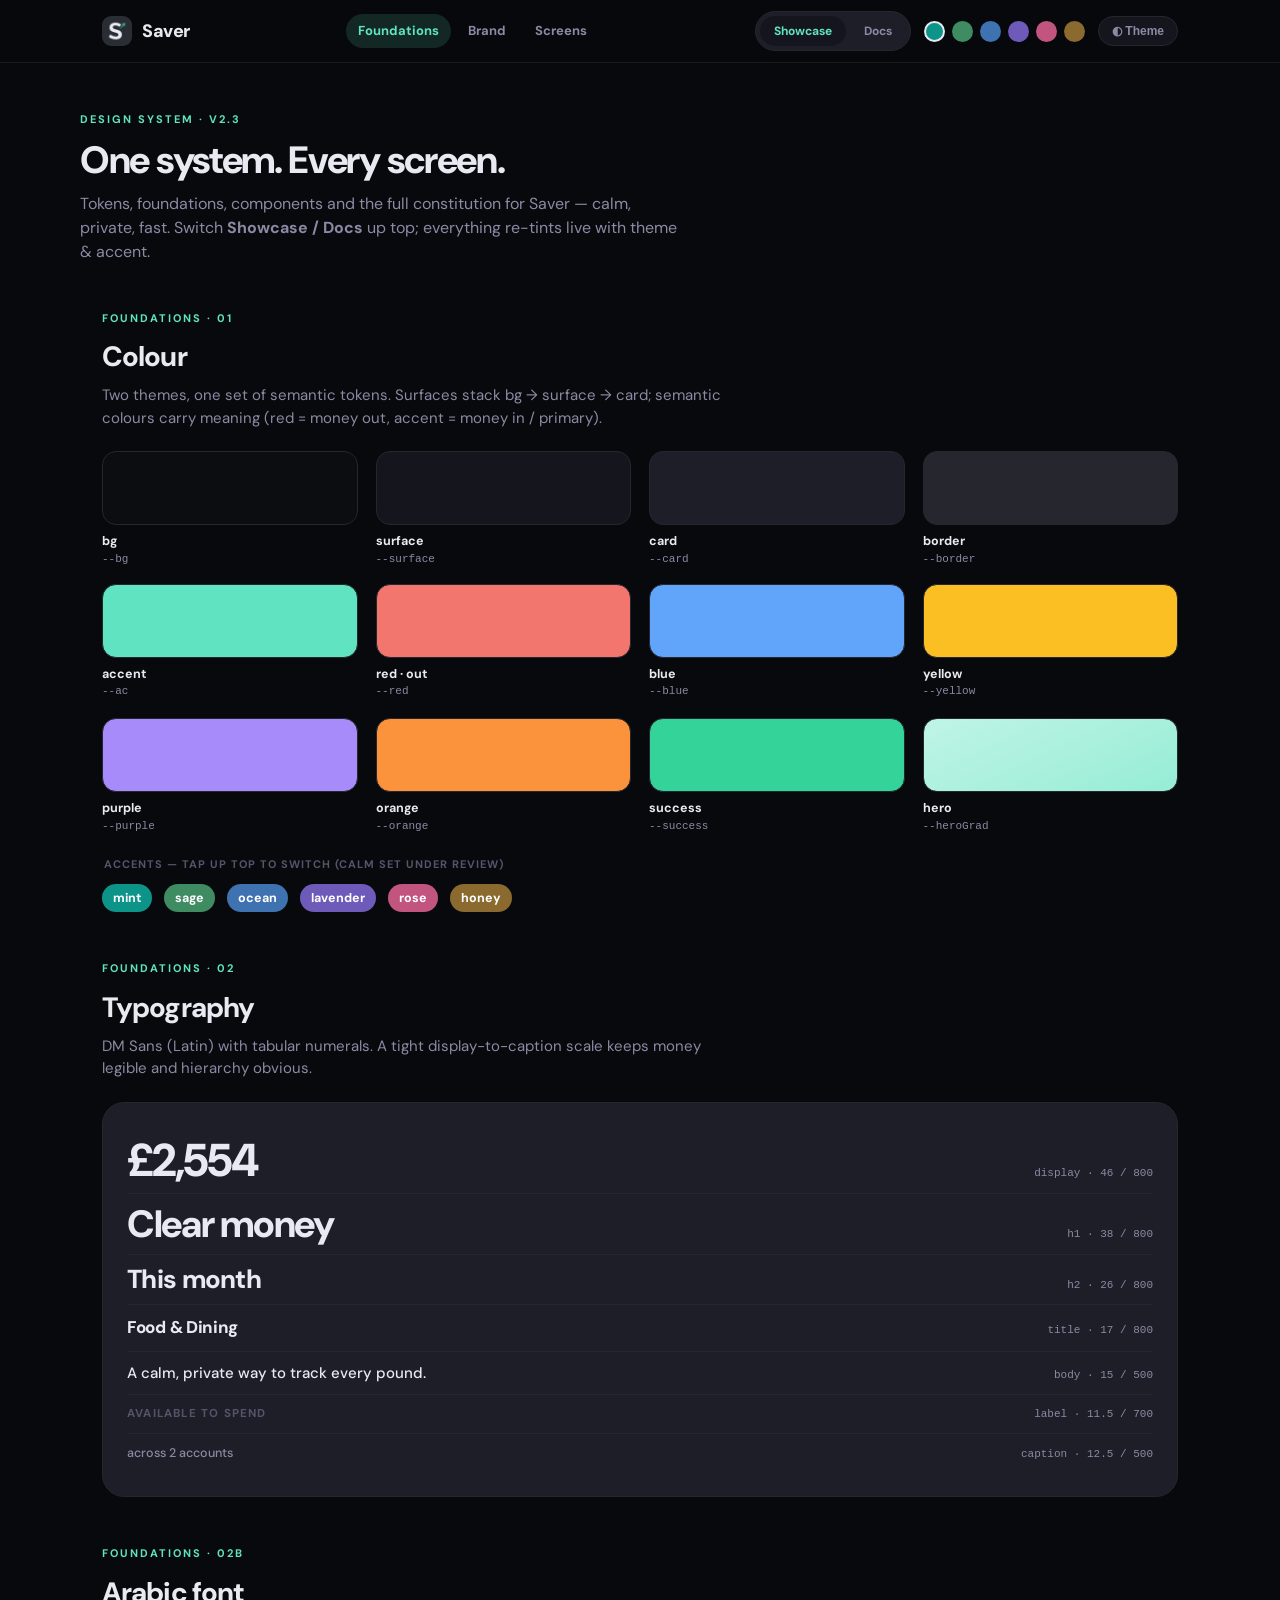
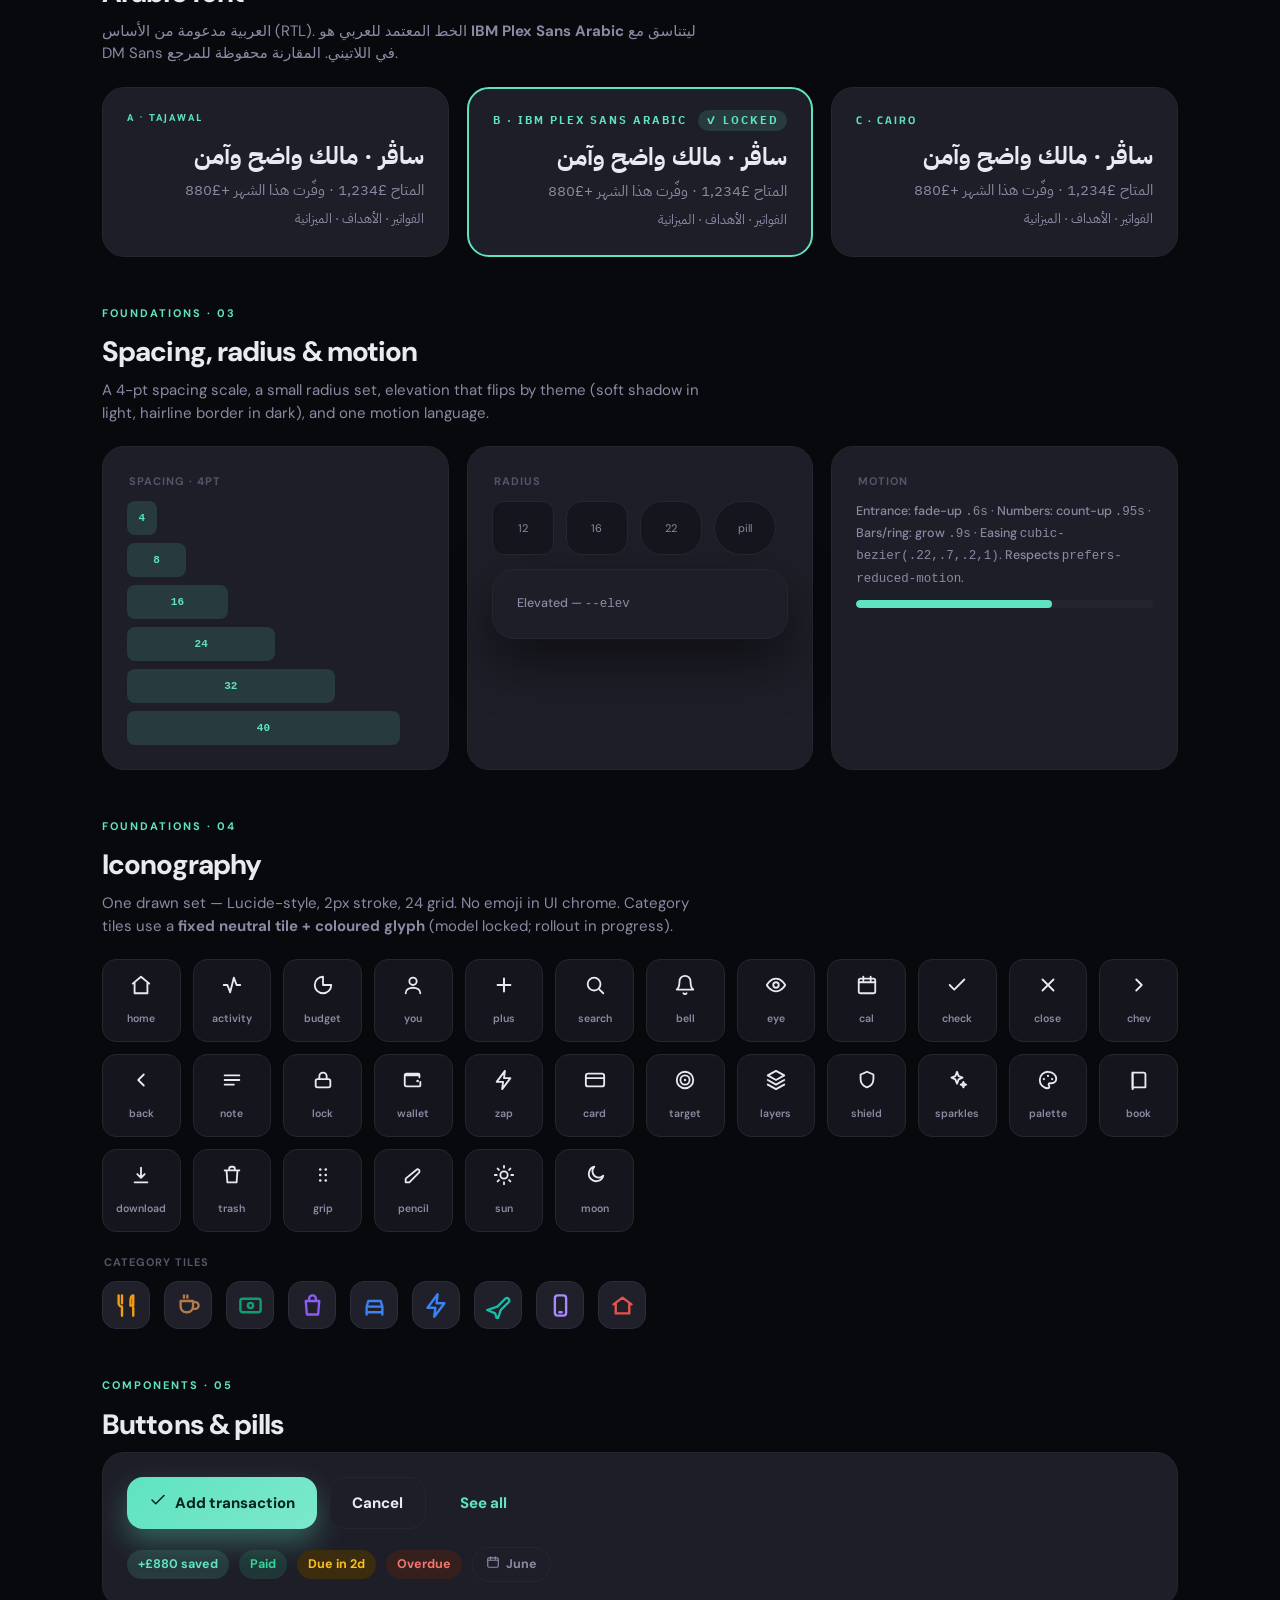
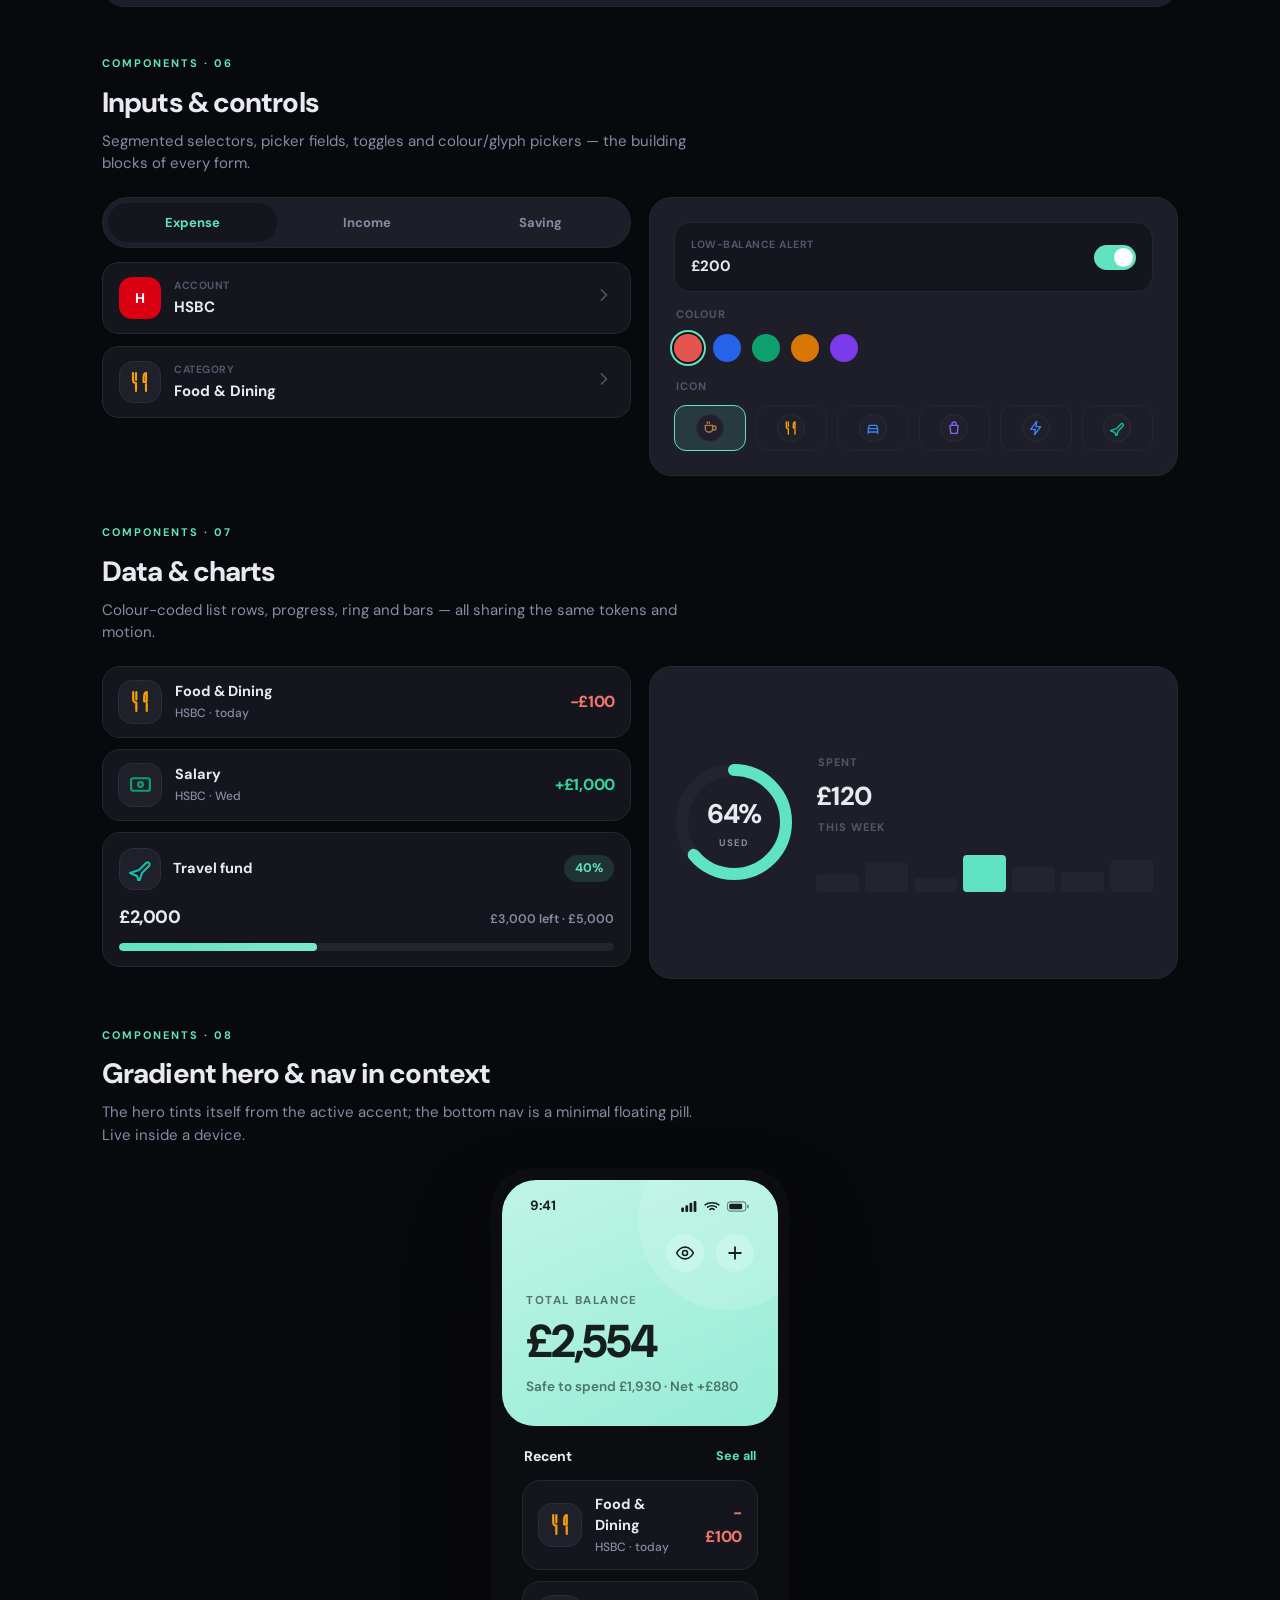
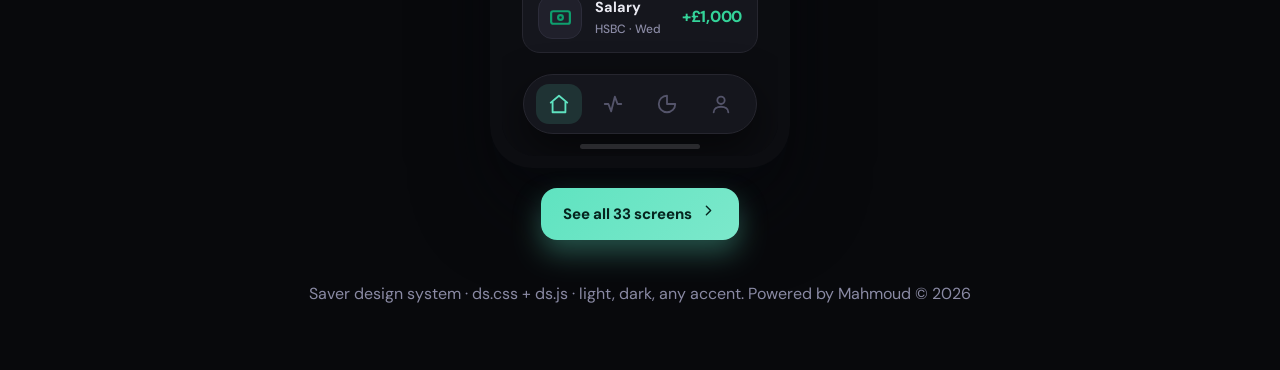
==== commit 30d1f288: "Phase 1: calm accent palette (mint/sage/ocean/lavender/rose/honey) - Replace loud accents with a cal" ====
--- a/index.html
+++ b/index.html
@@ -79,7 +79,7 @@
   </div>
   <div style="margin-top:22px"><div class="over">Accents — tap up top to switch (calm set under review)</div>
     <div style="display:flex;gap:12px;flex-wrap:wrap">
-      <span class="pill" style="background:#5FE3C0;color:#06251F">mint</span><span class="pill" style="background:#34D399;color:#04231A">emerald</span><span class="pill" style="background:#60A5FA;color:#04183A">blue</span><span class="pill" style="background:#A78BFA;color:#1A1040">violet</span><span class="pill" style="background:#FB7185;color:#3A0512">coral</span><span class="pill" style="background:#FBBF24;color:#2A1A00">amber</span>
+      <span class="pill" style="background:#0D9488;color:#fff">mint</span><span class="pill" style="background:#3F8C63;color:#fff">sage</span><span class="pill" style="background:#3E72B0;color:#fff">ocean</span><span class="pill" style="background:#6E5AB8;color:#fff">lavender</span><span class="pill" style="background:#C25480;color:#fff">rose</span><span class="pill" style="background:#8A6A2E;color:#fff">honey</span>
     </div></div>
 </section>
 
--- a/ds.css
+++ b/ds.css
@@ -8,6 +8,7 @@
 :root[data-theme="light"]{
   --stage:#E7EAF0; --bg:#F4F4F8; --surface:#FFFFFF; --card:#FFFFFF; --surface2:#F1F2F6;
   --border:#E6E7EE; --track:#EBECF1;
+  --catTile:#F1F2F6; --catTileBorder:#E6E7EE;
   --text:#15161C; --muted:#6B7280; --faint:#AAAEBA;
   --red:#E5544E; --redDim:#FCE9E8;
   --blue:#2563EB; --blueDim:#DCE7FE;
@@ -23,6 +24,7 @@
 :root[data-theme="dark"]{
   --stage:#08090C; --bg:#0C0D11; --surface:#15161D; --card:#1E1E28; --surface2:#1E1E28;
   --border:#26262F; --track:#24242E;
+  --catTile:#20202B; --catTileBorder:#2C2C3A;
   --text:#E9E9F1; --muted:#8A8AA4; --faint:#54546A;
   --red:#F2766E; --redDim:#36201E;
   --blue:#60A5FA; --blueDim:#16243A;
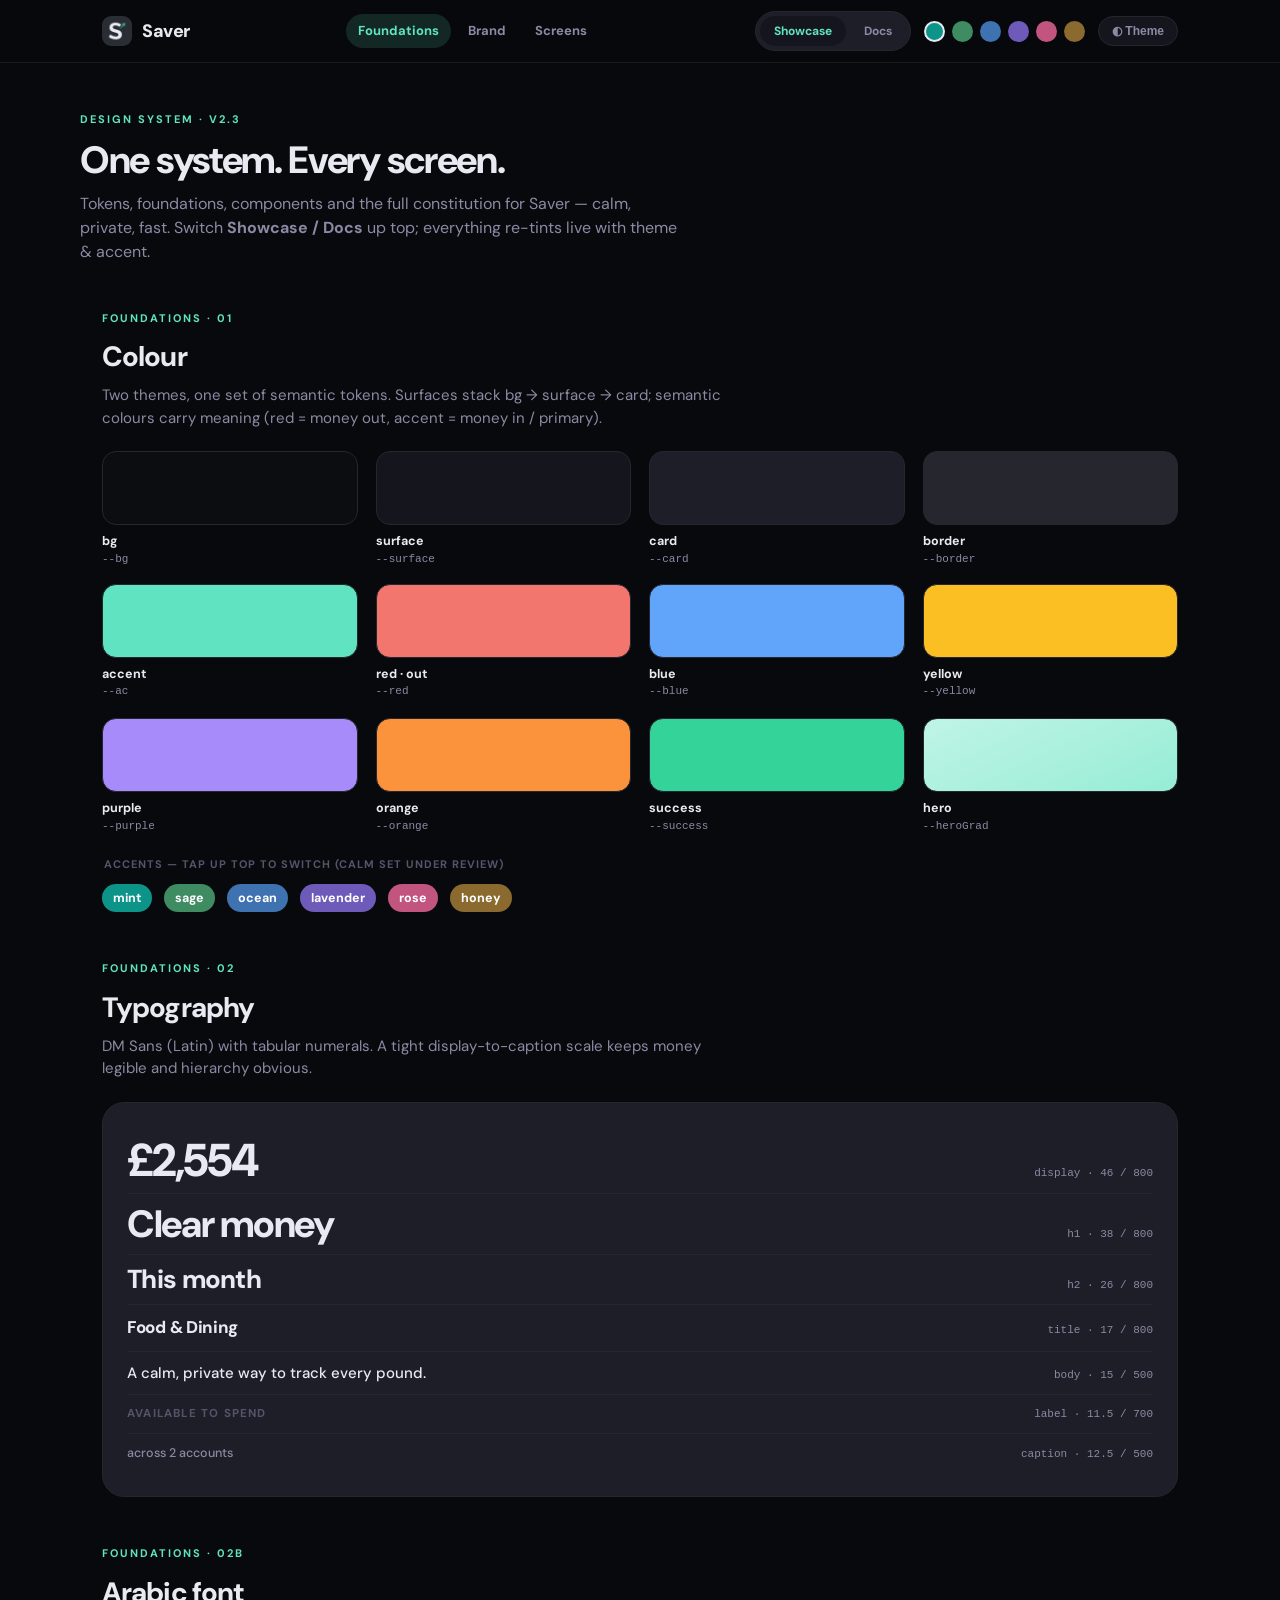
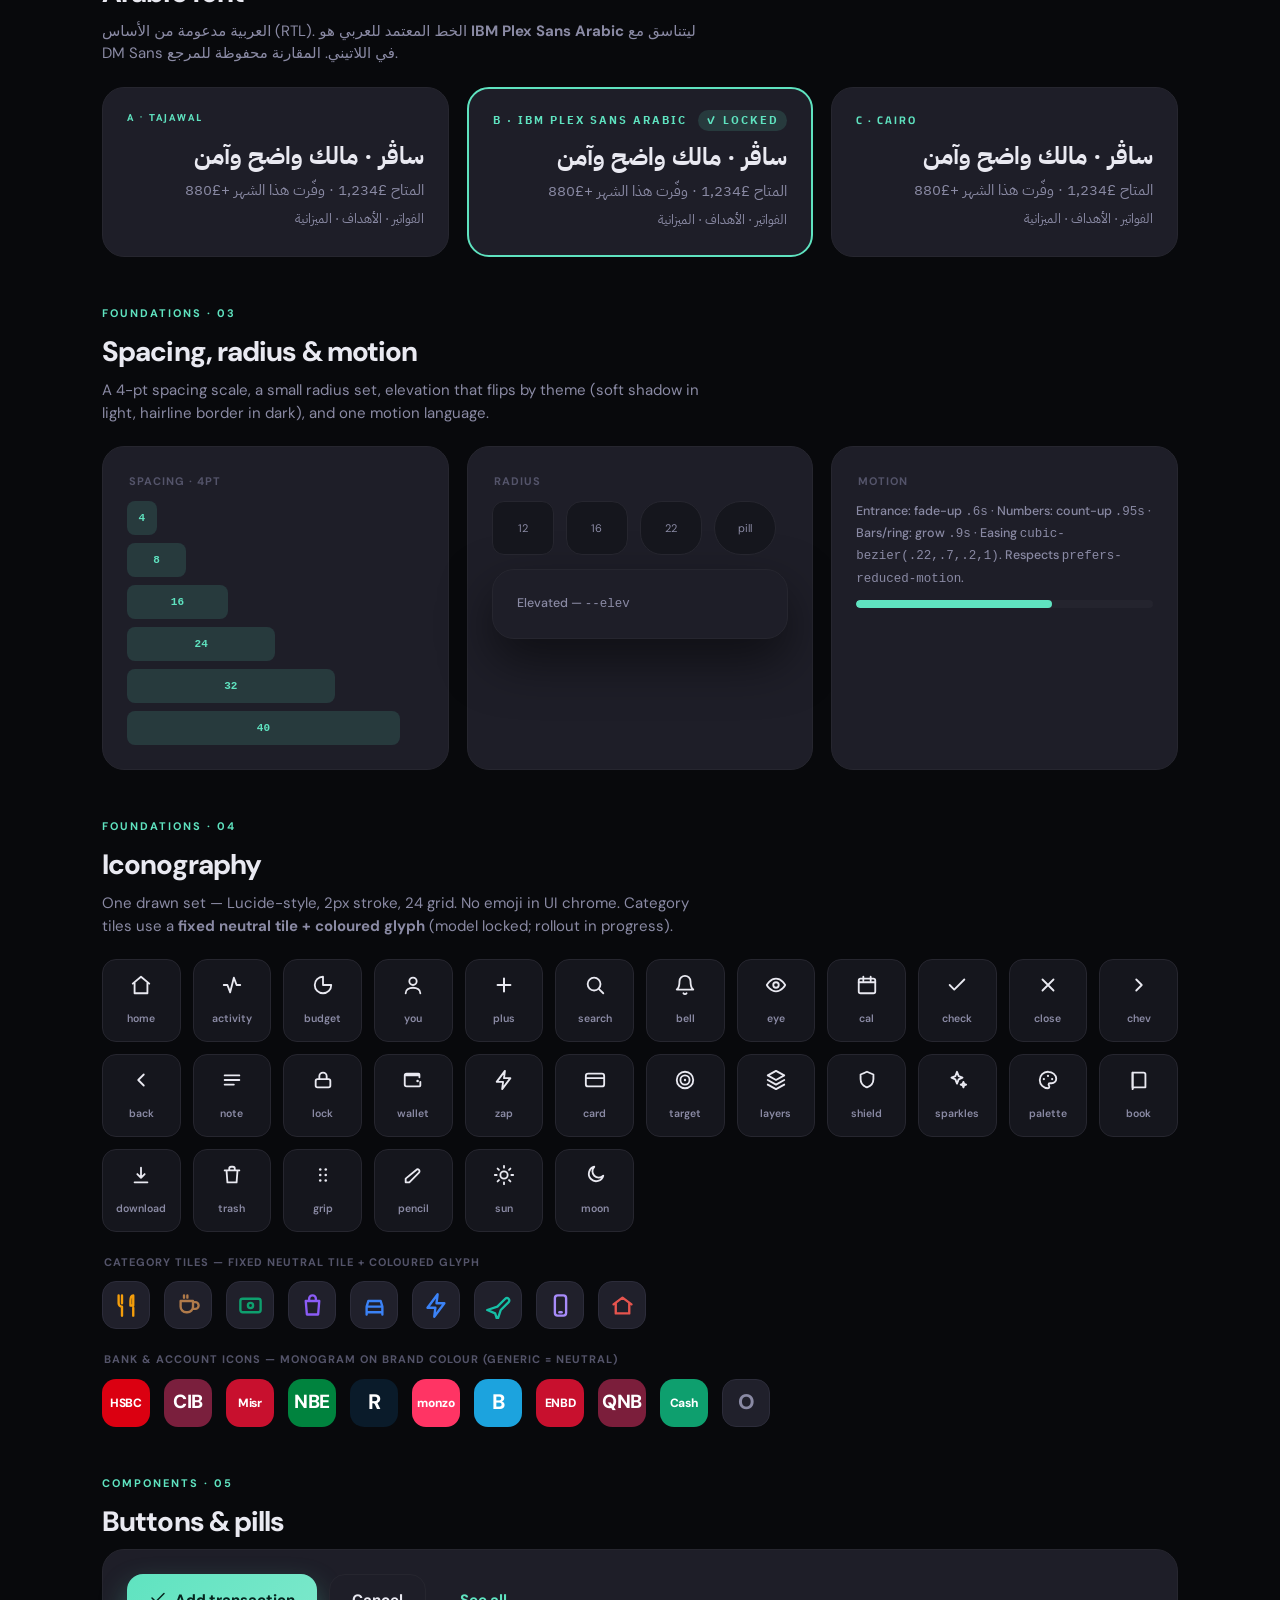
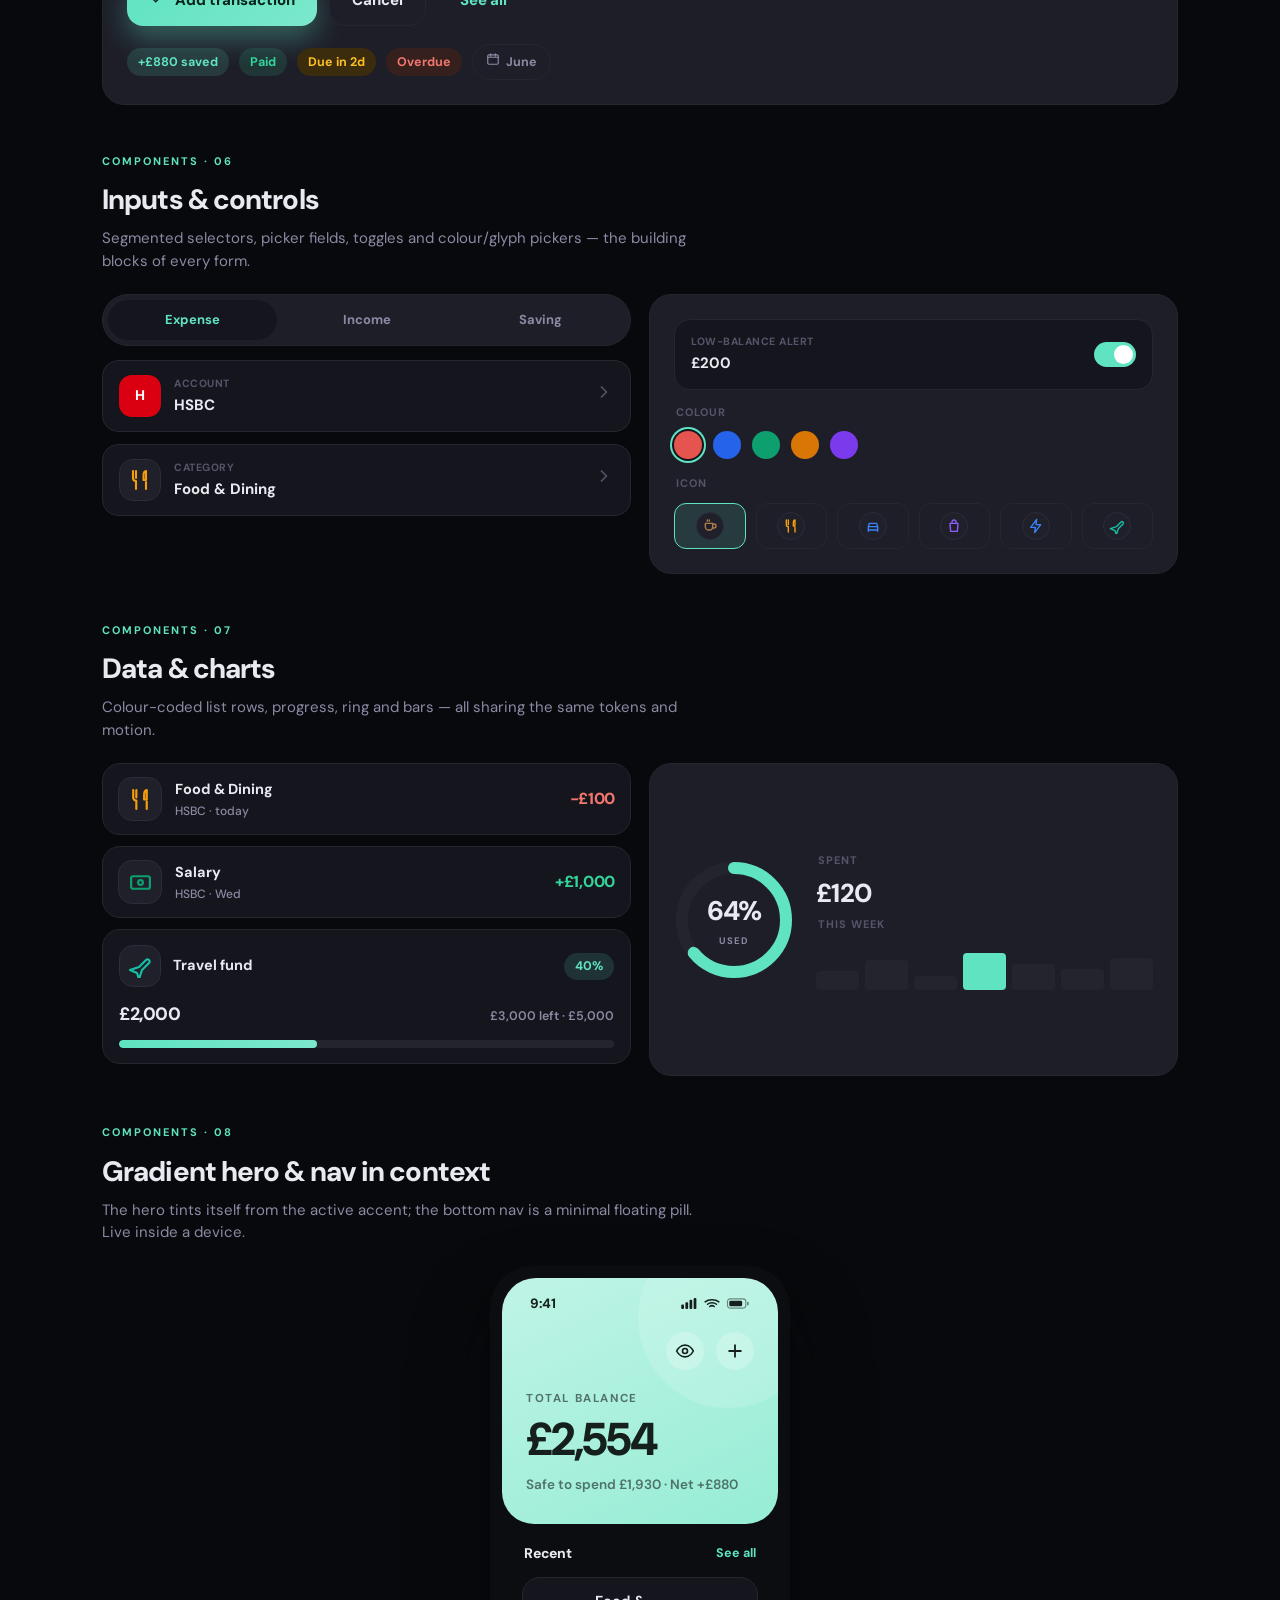
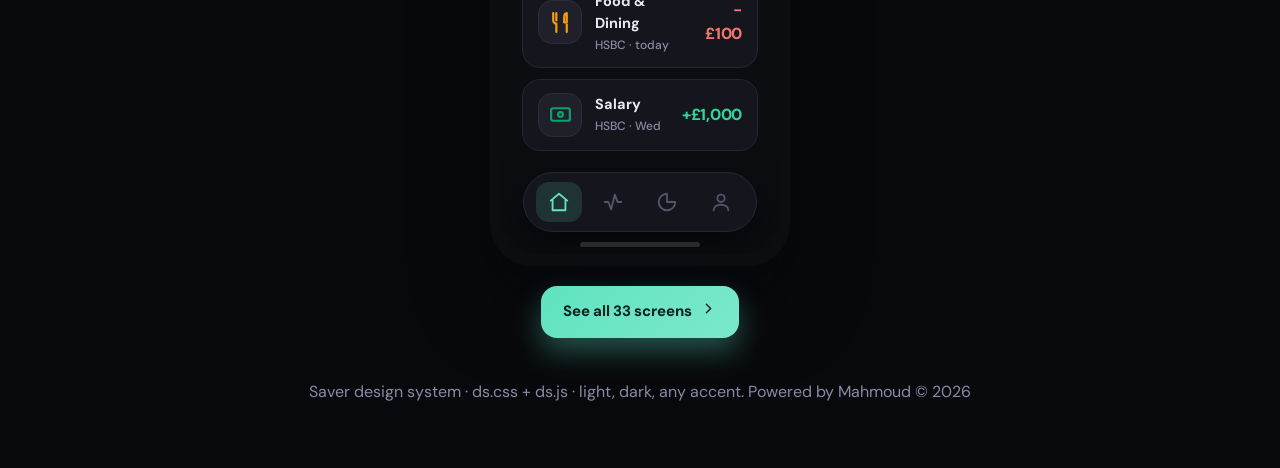
==== commit f083219d: "Phase 1: bank/account icon system (SaverDS.bankIcon) + Foundations gallery Monogram on brand colour " ====
--- a/index.html
+++ b/index.html
@@ -133,10 +133,12 @@
 <section class="section reveal"><div class="sec-h">Foundations · 04</div><div class="sec-t">Iconography</div>
   <p class="sec-d">One drawn set — Lucide-style, 2px stroke, 24 grid. No emoji in UI chrome. Category tiles use a <strong>fixed neutral tile + coloured glyph</strong> (model locked; rollout in progress).</p>
   <div class="icogrid" id="icogrid"></div>
-  <div class="over" style="margin-top:22px">Category tiles</div>
+  <div class="over" style="margin-top:22px">Category tiles — fixed neutral tile + coloured glyph</div>
   <div style="display:flex;gap:14px;flex-wrap:wrap">
     <span data-cat="food" data-csz="48"></span><span data-cat="coffee" data-csz="48"></span><span data-cat="salary" data-csz="48"></span><span data-cat="shopping" data-csz="48"></span><span data-cat="transport" data-csz="48"></span><span data-cat="bill" data-csz="48"></span><span data-cat="travel" data-csz="48"></span><span data-cat="phone" data-csz="48"></span><span data-cat="home" data-csz="48"></span>
   </div>
+  <div class="over" style="margin-top:22px">Bank &amp; account icons — monogram on brand colour (generic = neutral)</div>
+  <div style="display:flex;gap:14px;flex-wrap:wrap" id="bankwall"></div>
 </section>
 
 <!-- 05 BUTTONS & PILLS -->
@@ -241,6 +243,8 @@
 // icon grid
 (function(){const names=["home","activity","budget","you","plus","search","bell","eye","cal","check","close","chev","back","note","lock","wallet","zap","card","target","layers","shield","sparkles","palette","book","download","trash","grip","pencil","sun","moon"];
 const g=document.getElementById("icogrid");if(g&&window.SaverDS){g.innerHTML=names.map(n=>`<div class="icocell"><span class="ig" data-n="${n}"></span><span class="lab">${n}</span></div>`).join("");g.querySelectorAll('.ig').forEach(e=>e.innerHTML=window.SaverDS.ico(e.dataset.n,22));}
+// bank icons
+const bw=document.getElementById("bankwall");if(bw&&window.SaverDS){const bks=["hsbc","cib","banquemisr","nbe","revolut","monzo","barclays","enbd","qnb","cash","other bank"];bw.innerHTML=bks.map(b=>window.SaverDS.bankIcon(b,48)).join("");}
 // glyph picker
 const gp=document.getElementById("glyphpick");if(gp&&window.SaverDS){const ks=['coffee','food','transport','shopping','bill','travel'];gp.innerHTML=ks.map((k,i)=>`<span style="height:46px;border-radius:12px;display:flex;align-items:center;justify-content:center;background:${i===0?'var(--acDim)':'var(--surface2)'};border:1px solid ${i===0?'var(--ac)':'var(--border)'}">${window.SaverDS.catTile(k,28)}</span>`).join("");}
 })();
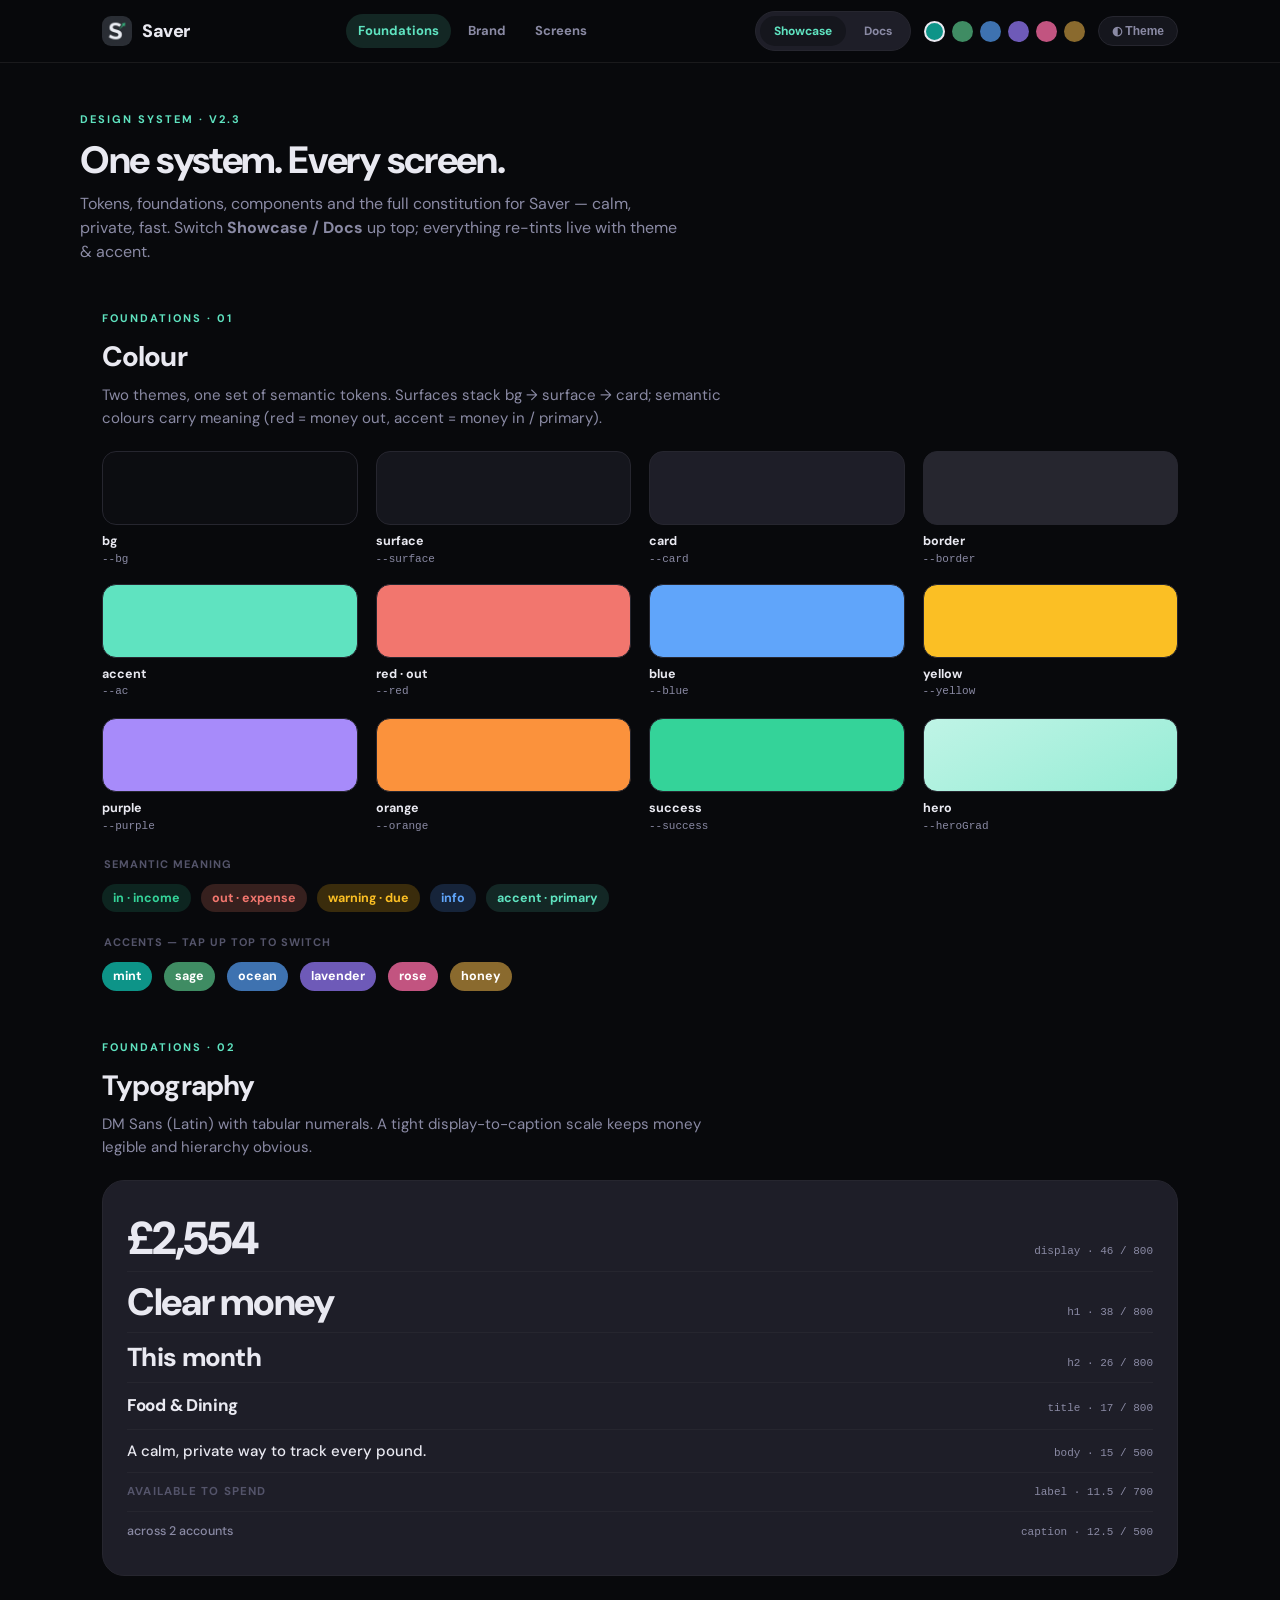
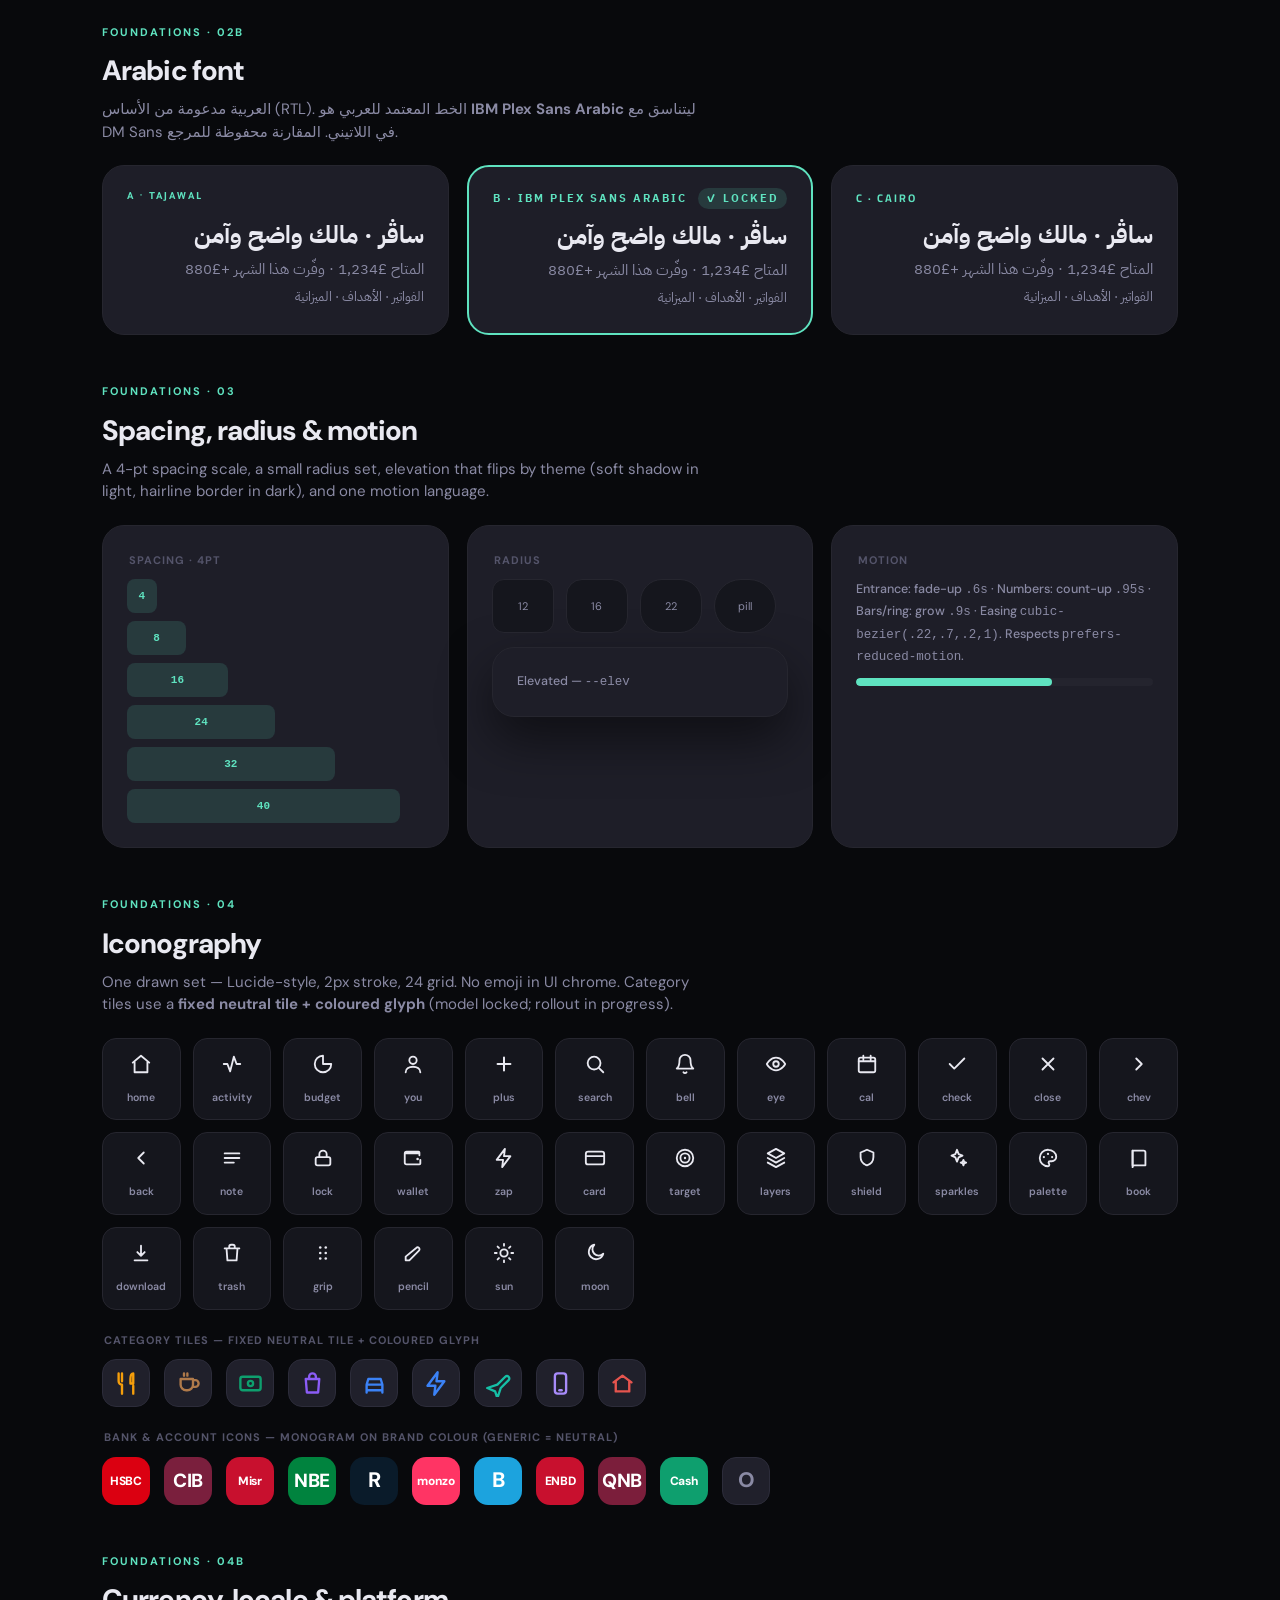
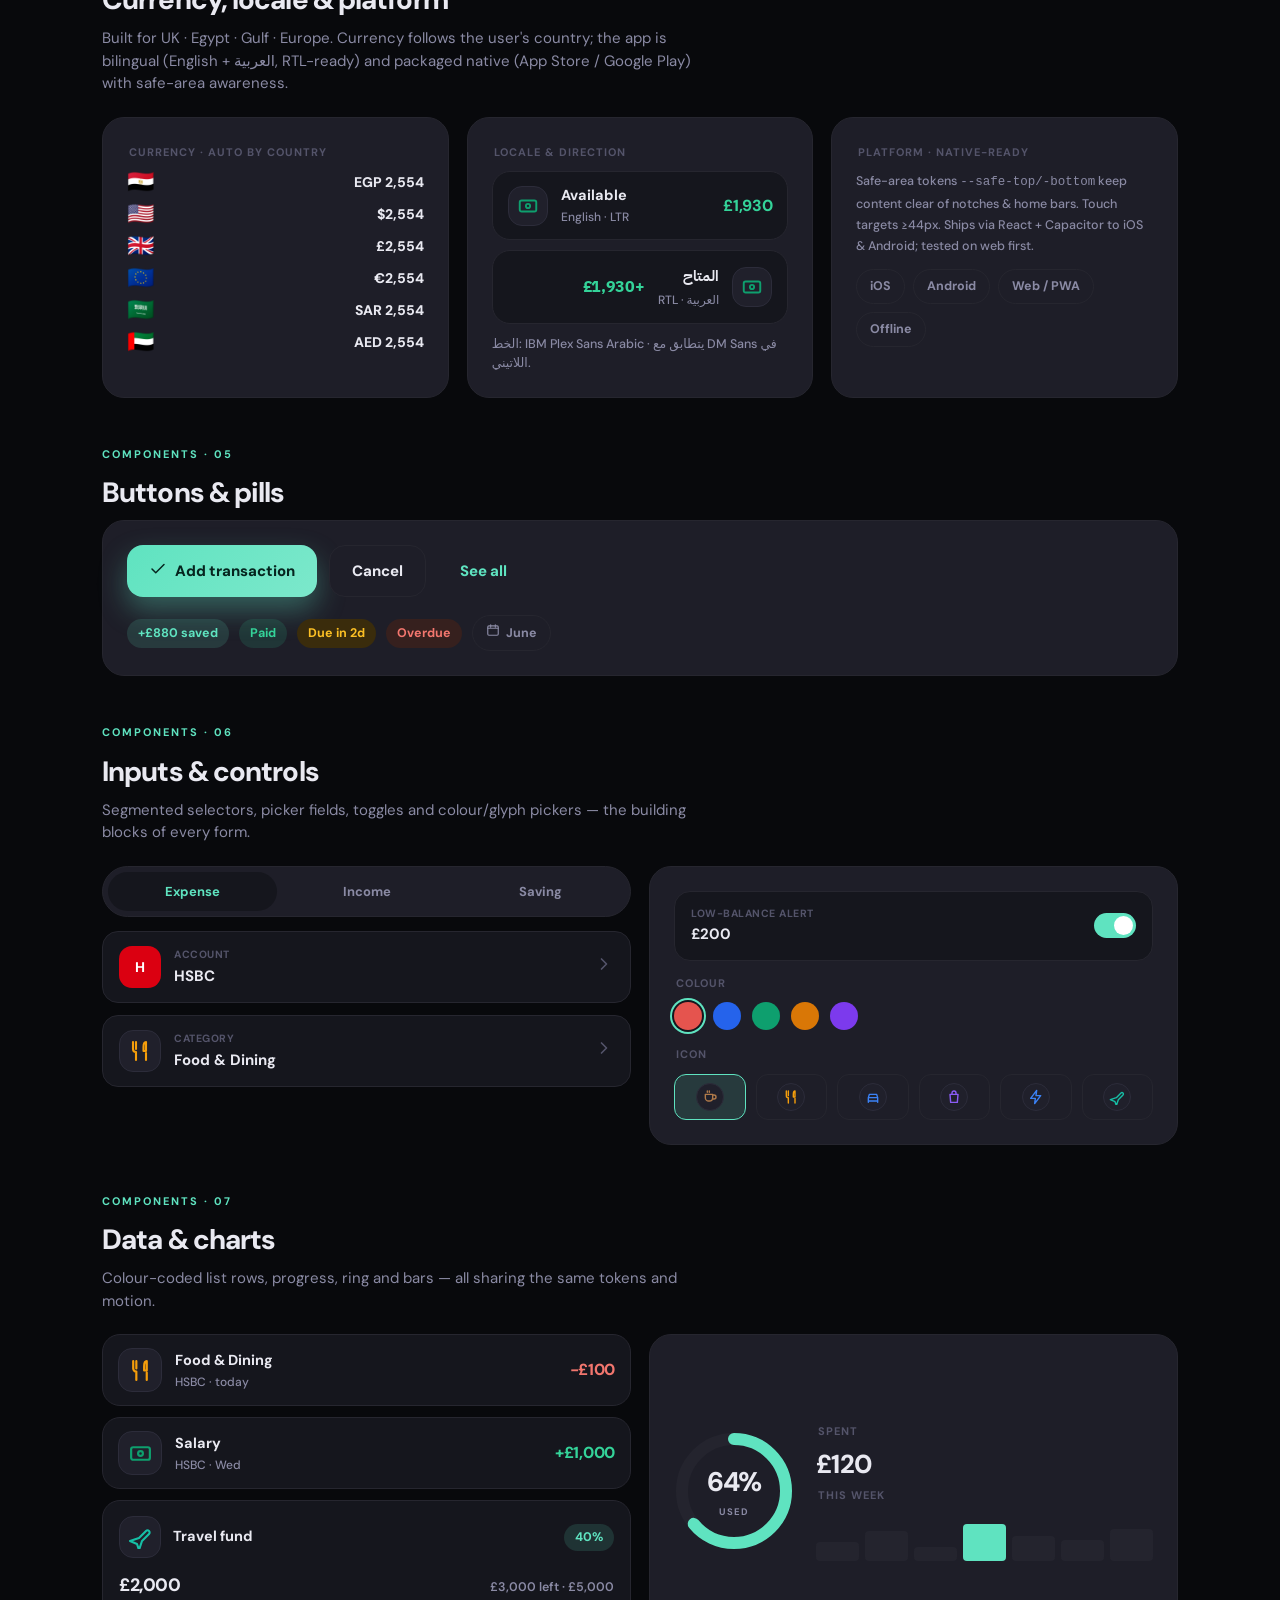
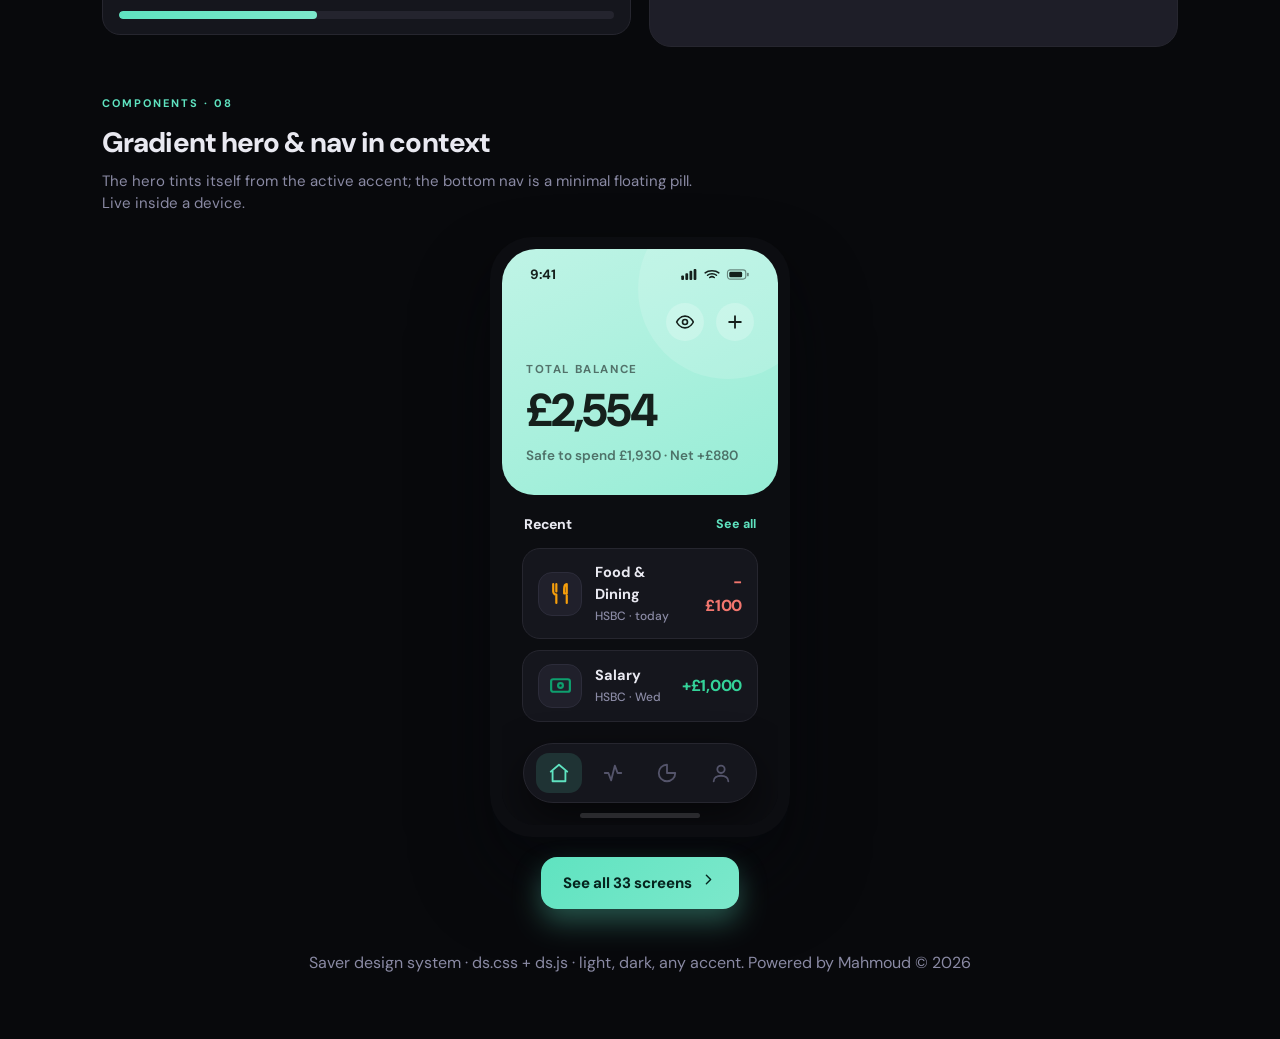
==== commit 53b2027a: "Phase 1 complete: currency (auto-by-country, flags+USD), RTL/locale, safe-areas, semantic legend - S" ====
--- a/index.html
+++ b/index.html
@@ -77,7 +77,15 @@
     <div class="sw-row"><div class="swatch" style="background:var(--success)"></div><div><div class="nm">success</div><div class="vl">--success</div></div></div>
     <div class="sw-row"><div class="swatch" style="background:var(--heroGrad)"></div><div><div class="nm">hero</div><div class="vl">--heroGrad</div></div></div>
   </div>
-  <div style="margin-top:22px"><div class="over">Accents — tap up top to switch (calm set under review)</div>
+  <div style="margin-top:22px"><div class="over">Semantic meaning</div>
+    <div style="display:flex;gap:10px;flex-wrap:wrap">
+      <span class="pill" style="background:color-mix(in srgb,var(--success) 14%,transparent);color:var(--success)">in · income</span>
+      <span class="pill pill-red">out · expense</span>
+      <span class="pill pill-yellow">warning · due</span>
+      <span class="pill" style="background:var(--blueDim);color:var(--blue)">info</span>
+      <span class="pill">accent · primary</span>
+    </div></div>
+  <div style="margin-top:22px"><div class="over">Accents — tap up top to switch</div>
     <div style="display:flex;gap:12px;flex-wrap:wrap">
       <span class="pill" style="background:#0D9488;color:#fff">mint</span><span class="pill" style="background:#3F8C63;color:#fff">sage</span><span class="pill" style="background:#3E72B0;color:#fff">ocean</span><span class="pill" style="background:#6E5AB8;color:#fff">lavender</span><span class="pill" style="background:#C25480;color:#fff">rose</span><span class="pill" style="background:#8A6A2E;color:#fff">honey</span>
     </div></div>
@@ -139,6 +147,23 @@
   </div>
   <div class="over" style="margin-top:22px">Bank &amp; account icons — monogram on brand colour (generic = neutral)</div>
   <div style="display:flex;gap:14px;flex-wrap:wrap" id="bankwall"></div>
+</section>
+
+<!-- 04b CURRENCY / LOCALE / PLATFORM -->
+<section class="section reveal"><div class="sec-h">Foundations · 04b</div><div class="sec-t">Currency, locale &amp; platform</div>
+  <p class="sec-d">Built for UK · Egypt · Gulf · Europe. Currency follows the user's country; the app is bilingual (English + العربية, RTL-ready) and packaged native (App Store / Google Play) with safe-area awareness.</p>
+  <div class="grid g3">
+    <div class="card"><div class="over">Currency · auto by country</div><div id="ccywall" style="display:flex;flex-direction:column;gap:10px"></div></div>
+    <div class="card"><div class="over">Locale &amp; direction</div>
+      <div class="icard" style="margin-bottom:10px"><span data-cat="salary" data-csz="40"></span><div><div class="nm">Available</div><div class="mt">English · LTR</div></div><div class="amt in tnum">£1,930</div></div>
+      <div class="icard" dir="rtl"><span data-cat="salary" data-csz="40"></span><div><div class="nm">المتاح</div><div class="mt">العربية · RTL</div></div><div class="amt in tnum">+£1,930</div></div>
+      <p class="caption" style="margin-top:10px">الخط: IBM Plex Sans Arabic · يتطابق مع DM Sans في اللاتيني.</p>
+    </div>
+    <div class="card"><div class="over">Platform · native-ready</div>
+      <p class="caption" style="line-height:1.7">Safe-area tokens <code>--safe-top/-bottom</code> keep content clear of notches &amp; home bars. Touch targets ≥44px. Ships via React + Capacitor to iOS &amp; Android; tested on web first.</p>
+      <div style="display:flex;gap:8px;flex-wrap:wrap;margin-top:12px"><span class="chip">iOS</span><span class="chip">Android</span><span class="chip">Web / PWA</span><span class="chip">Offline</span></div>
+    </div>
+  </div>
 </section>
 
 <!-- 05 BUTTONS & PILLS -->
@@ -245,6 +270,8 @@
 const g=document.getElementById("icogrid");if(g&&window.SaverDS){g.innerHTML=names.map(n=>`<div class="icocell"><span class="ig" data-n="${n}"></span><span class="lab">${n}</span></div>`).join("");g.querySelectorAll('.ig').forEach(e=>e.innerHTML=window.SaverDS.ico(e.dataset.n,22));}
 // bank icons
 const bw=document.getElementById("bankwall");if(bw&&window.SaverDS){const bks=["hsbc","cib","banquemisr","nbe","revolut","monzo","barclays","enbd","qnb","cash","other bank"];bw.innerHTML=bks.map(b=>window.SaverDS.bankIcon(b,48)).join("");}
+// currency samples — flag of the currency's country + formatted amount
+const cw=document.getElementById("ccywall");if(cw&&window.SaverDS){const rows=[["🇪🇬","EGP"],["🇺🇸","USD"],["🇬🇧","GBP"],["🇪🇺","EUR"],["🇸🇦","SAR"],["🇦🇪","AED"]];cw.innerHTML=rows.map(r=>`<div style="display:flex;align-items:center;gap:12px;font-size:14px"><span style="font-size:22px;line-height:1">${r[0]}</span><span class="tnum" style="font-weight:800;margin-left:auto">${window.SaverDS.fmt(2554,r[1])}</span></div>`).join("");}
 // glyph picker
 const gp=document.getElementById("glyphpick");if(gp&&window.SaverDS){const ks=['coffee','food','transport','shopping','bill','travel'];gp.innerHTML=ks.map((k,i)=>`<span style="height:46px;border-radius:12px;display:flex;align-items:center;justify-content:center;background:${i===0?'var(--acDim)':'var(--surface2)'};border:1px solid ${i===0?'var(--ac)':'var(--border)'}">${window.SaverDS.catTile(k,28)}</span>`).join("");}
 })();
--- a/ds.css
+++ b/ds.css
@@ -51,6 +51,9 @@
   /* motion */
   --e-out:cubic-bezier(.22,.7,.2,1); --e-soft:cubic-bezier(.3,.8,.3,1);
   --t-micro:.15s; --t-base:.4s;
+  /* native safe-areas (App Store / Android) — used by the app shell & bottom nav */
+  --safe-top:env(safe-area-inset-top,0px); --safe-bottom:env(safe-area-inset-bottom,0px);
+  --safe-left:env(safe-area-inset-left,0px); --safe-right:env(safe-area-inset-right,0px);
 }
 
 /* ---------- 2. BASE ---------- */
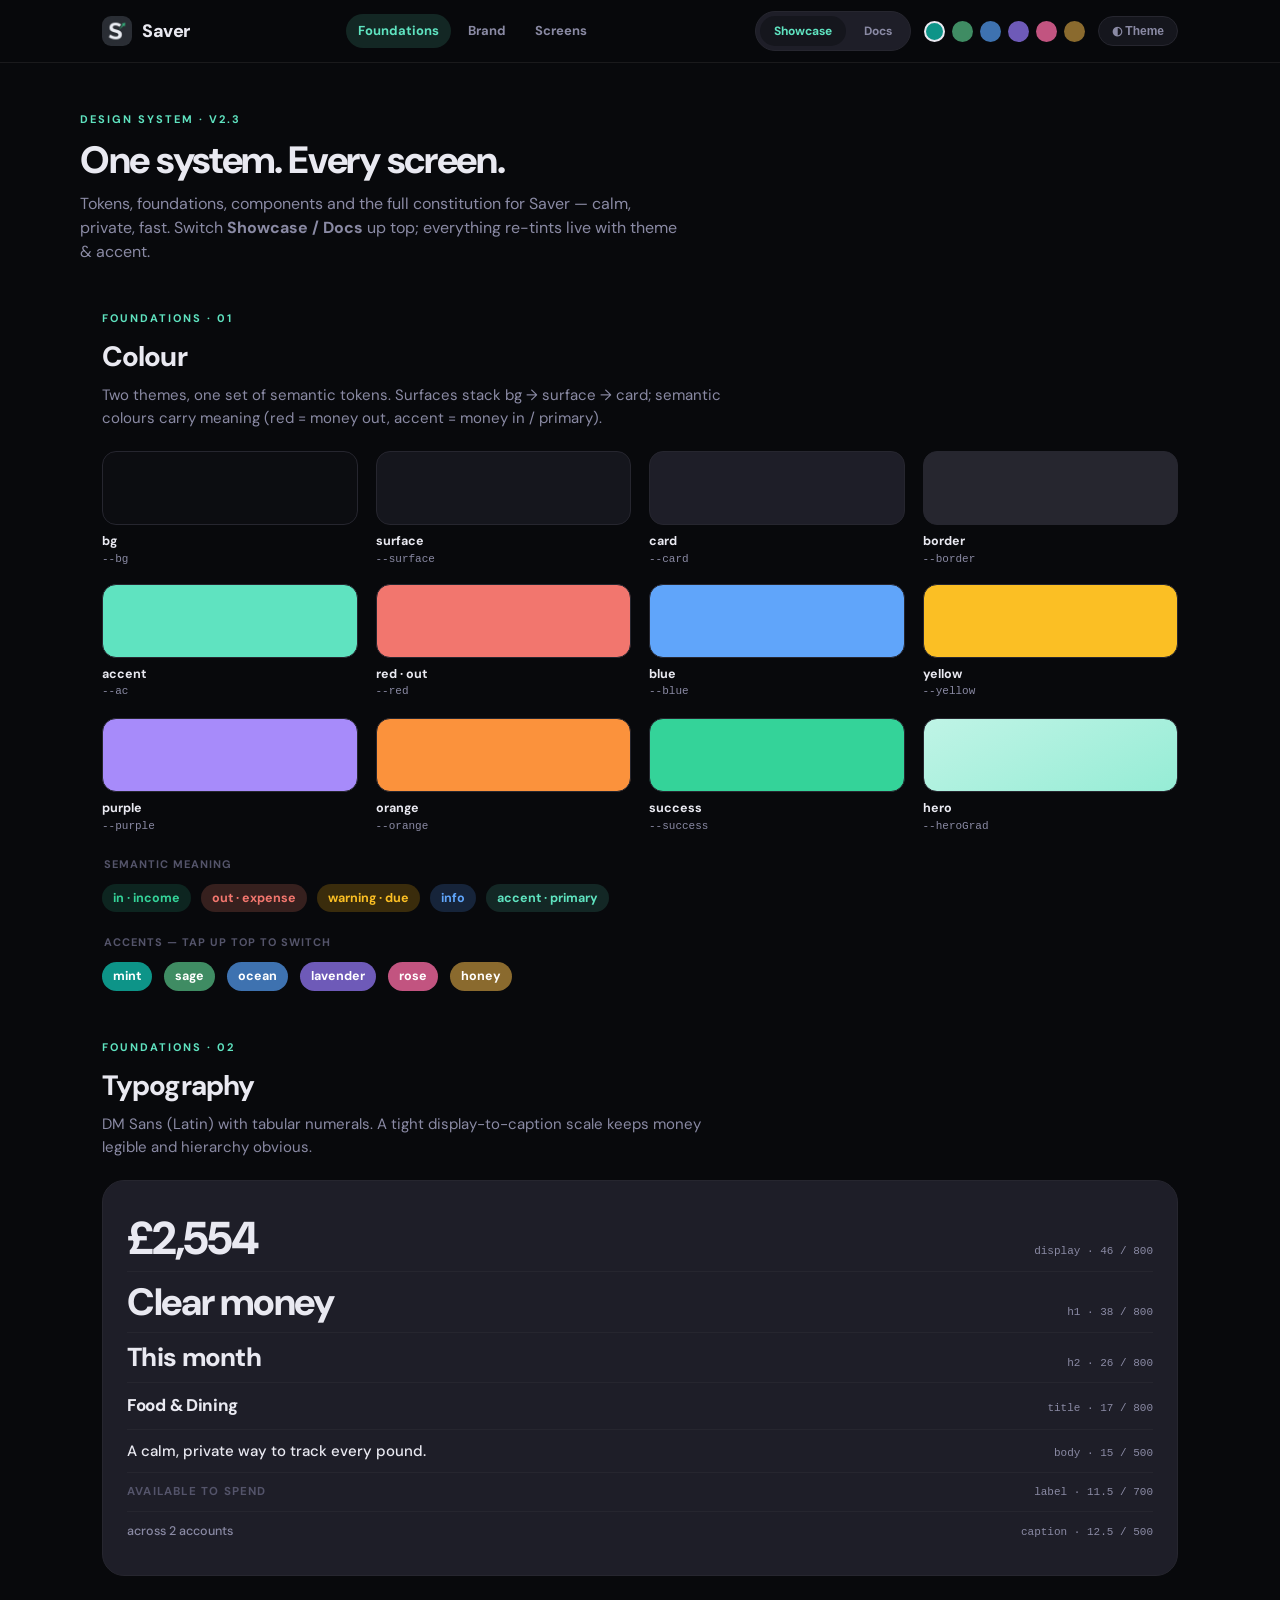
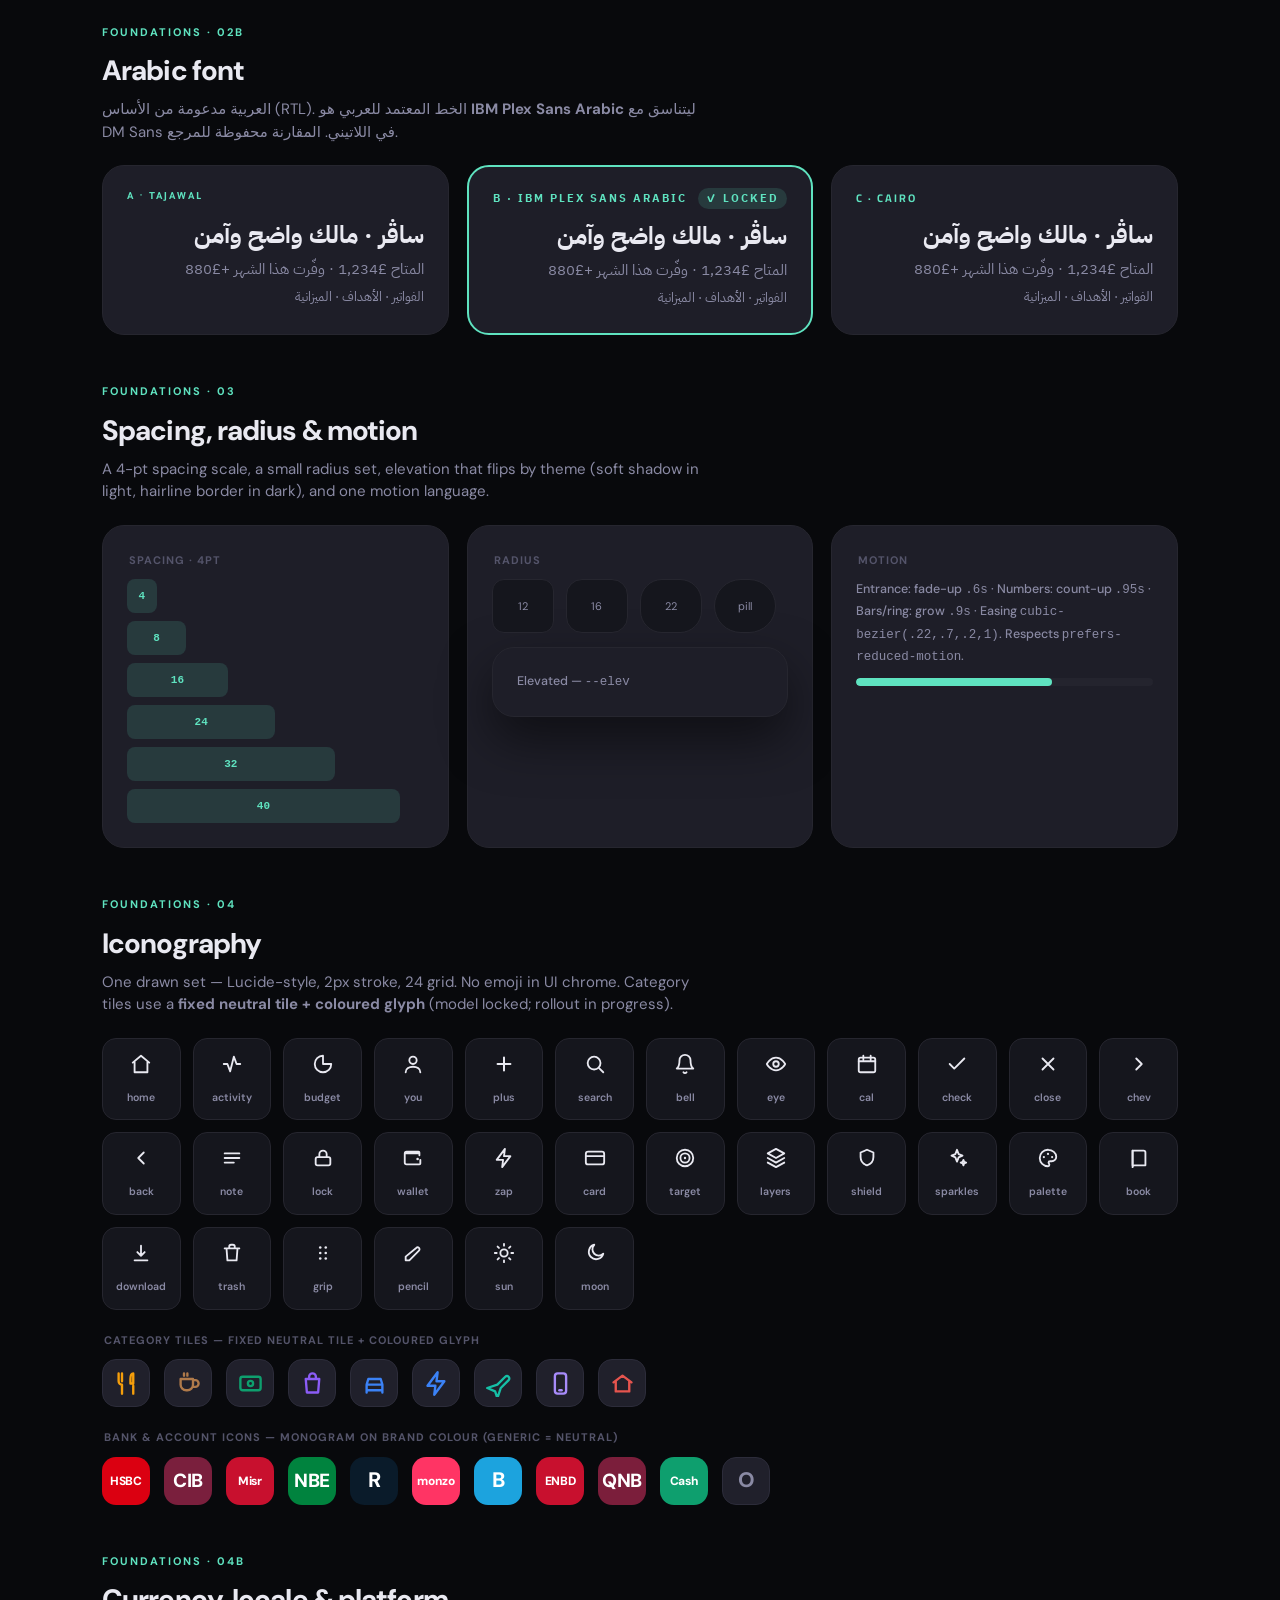
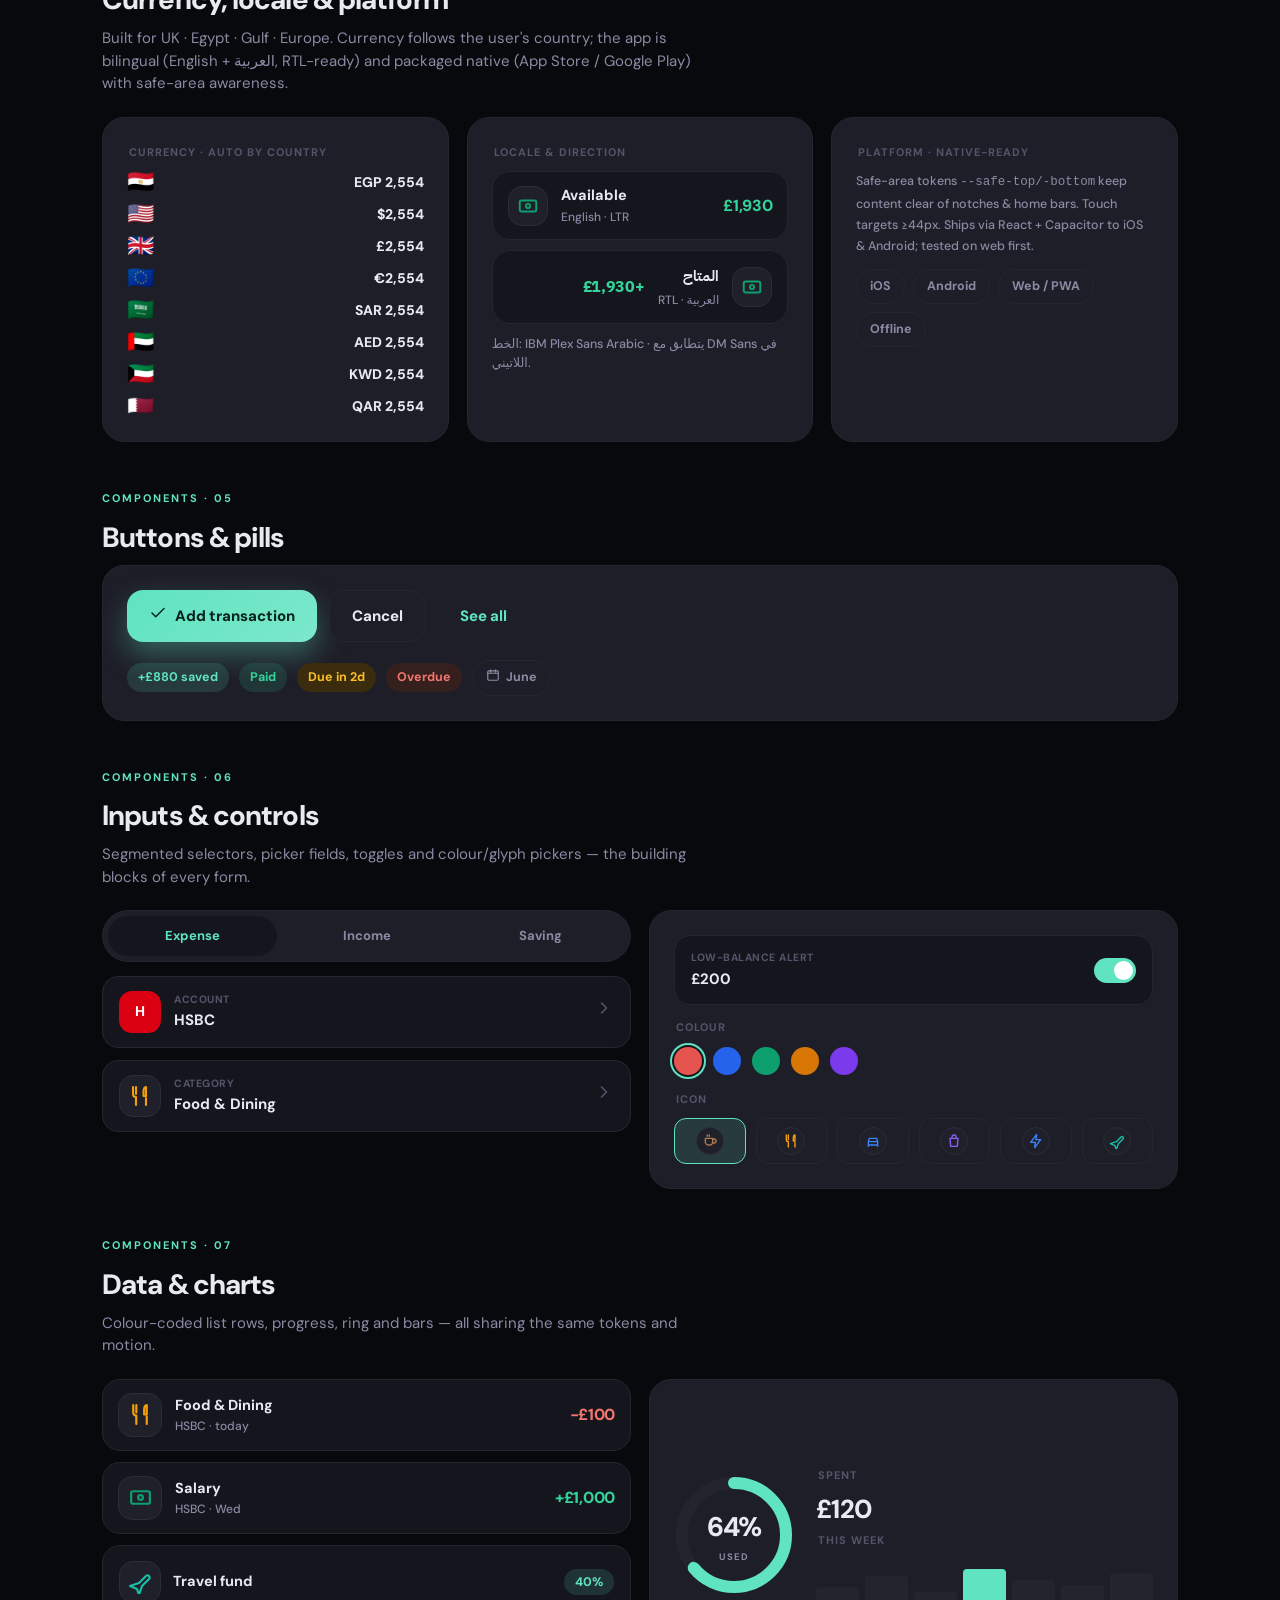
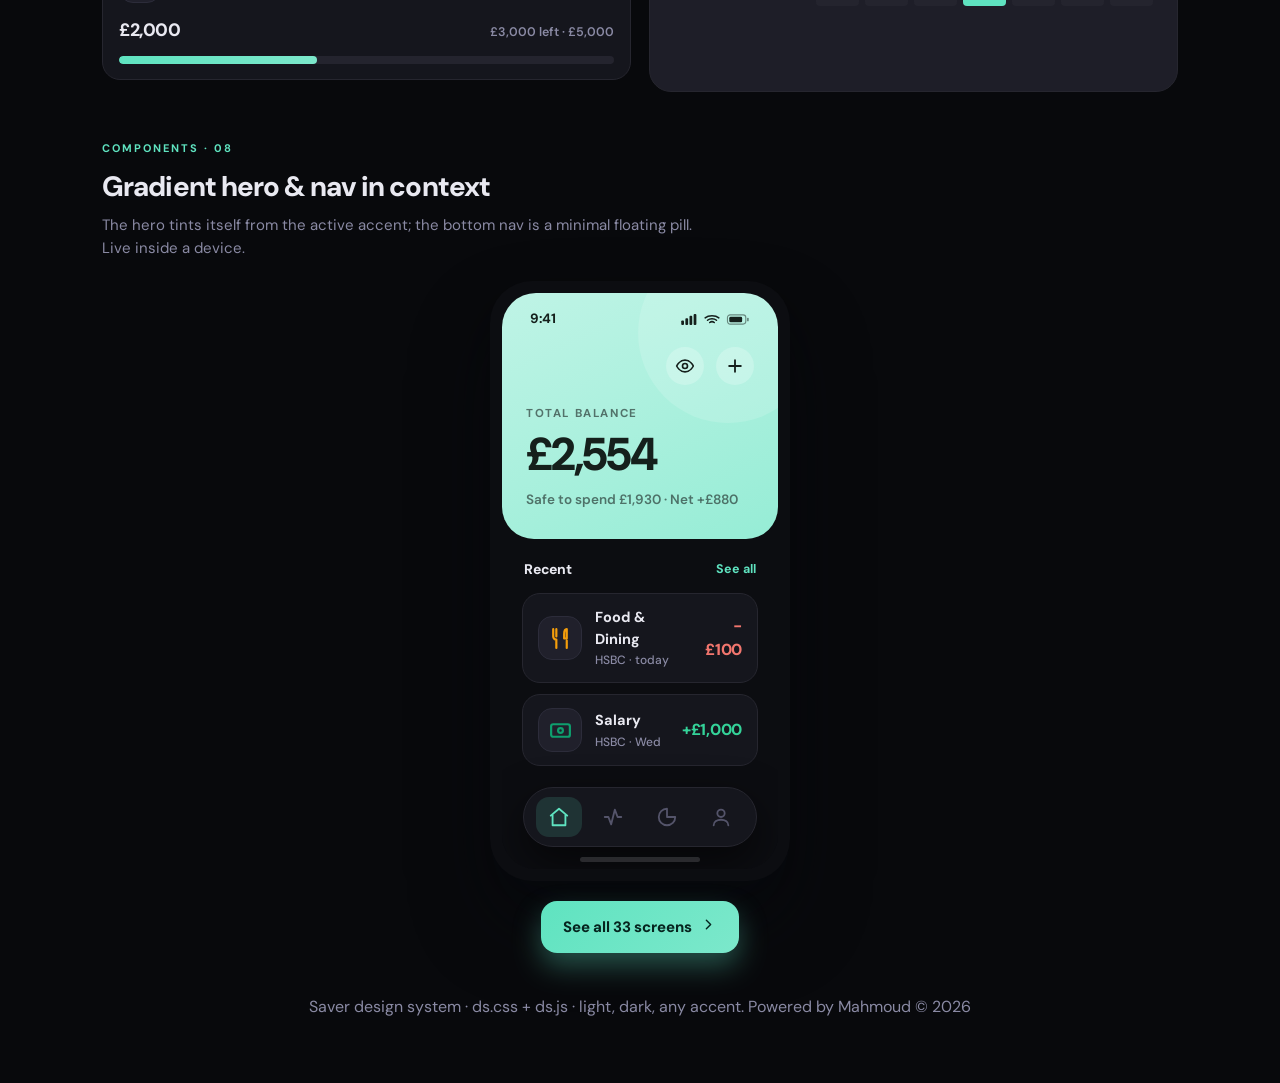
==== commit e3c777be: "Add Kuwait (KWD) and Qatar (QAR) currencies" ====
--- a/index.html
+++ b/index.html
@@ -271,7 +271,7 @@
 // bank icons
 const bw=document.getElementById("bankwall");if(bw&&window.SaverDS){const bks=["hsbc","cib","banquemisr","nbe","revolut","monzo","barclays","enbd","qnb","cash","other bank"];bw.innerHTML=bks.map(b=>window.SaverDS.bankIcon(b,48)).join("");}
 // currency samples — flag of the currency's country + formatted amount
-const cw=document.getElementById("ccywall");if(cw&&window.SaverDS){const rows=[["🇪🇬","EGP"],["🇺🇸","USD"],["🇬🇧","GBP"],["🇪🇺","EUR"],["🇸🇦","SAR"],["🇦🇪","AED"]];cw.innerHTML=rows.map(r=>`<div style="display:flex;align-items:center;gap:12px;font-size:14px"><span style="font-size:22px;line-height:1">${r[0]}</span><span class="tnum" style="font-weight:800;margin-left:auto">${window.SaverDS.fmt(2554,r[1])}</span></div>`).join("");}
+const cw=document.getElementById("ccywall");if(cw&&window.SaverDS){const rows=[["🇪🇬","EGP"],["🇺🇸","USD"],["🇬🇧","GBP"],["🇪🇺","EUR"],["🇸🇦","SAR"],["🇦🇪","AED"],["🇰🇼","KWD"],["🇶🇦","QAR"]];cw.innerHTML=rows.map(r=>`<div style="display:flex;align-items:center;gap:12px;font-size:14px"><span style="font-size:22px;line-height:1">${r[0]}</span><span class="tnum" style="font-weight:800;margin-left:auto">${window.SaverDS.fmt(2554,r[1])}</span></div>`).join("");}
 // glyph picker
 const gp=document.getElementById("glyphpick");if(gp&&window.SaverDS){const ks=['coffee','food','transport','shopping','bill','travel'];gp.innerHTML=ks.map((k,i)=>`<span style="height:46px;border-radius:12px;display:flex;align-items:center;justify-content:center;background:${i===0?'var(--acDim)':'var(--surface2)'};border:1px solid ${i===0?'var(--ac)':'var(--border)'}">${window.SaverDS.catTile(k,28)}</span>`).join("");}
 })();
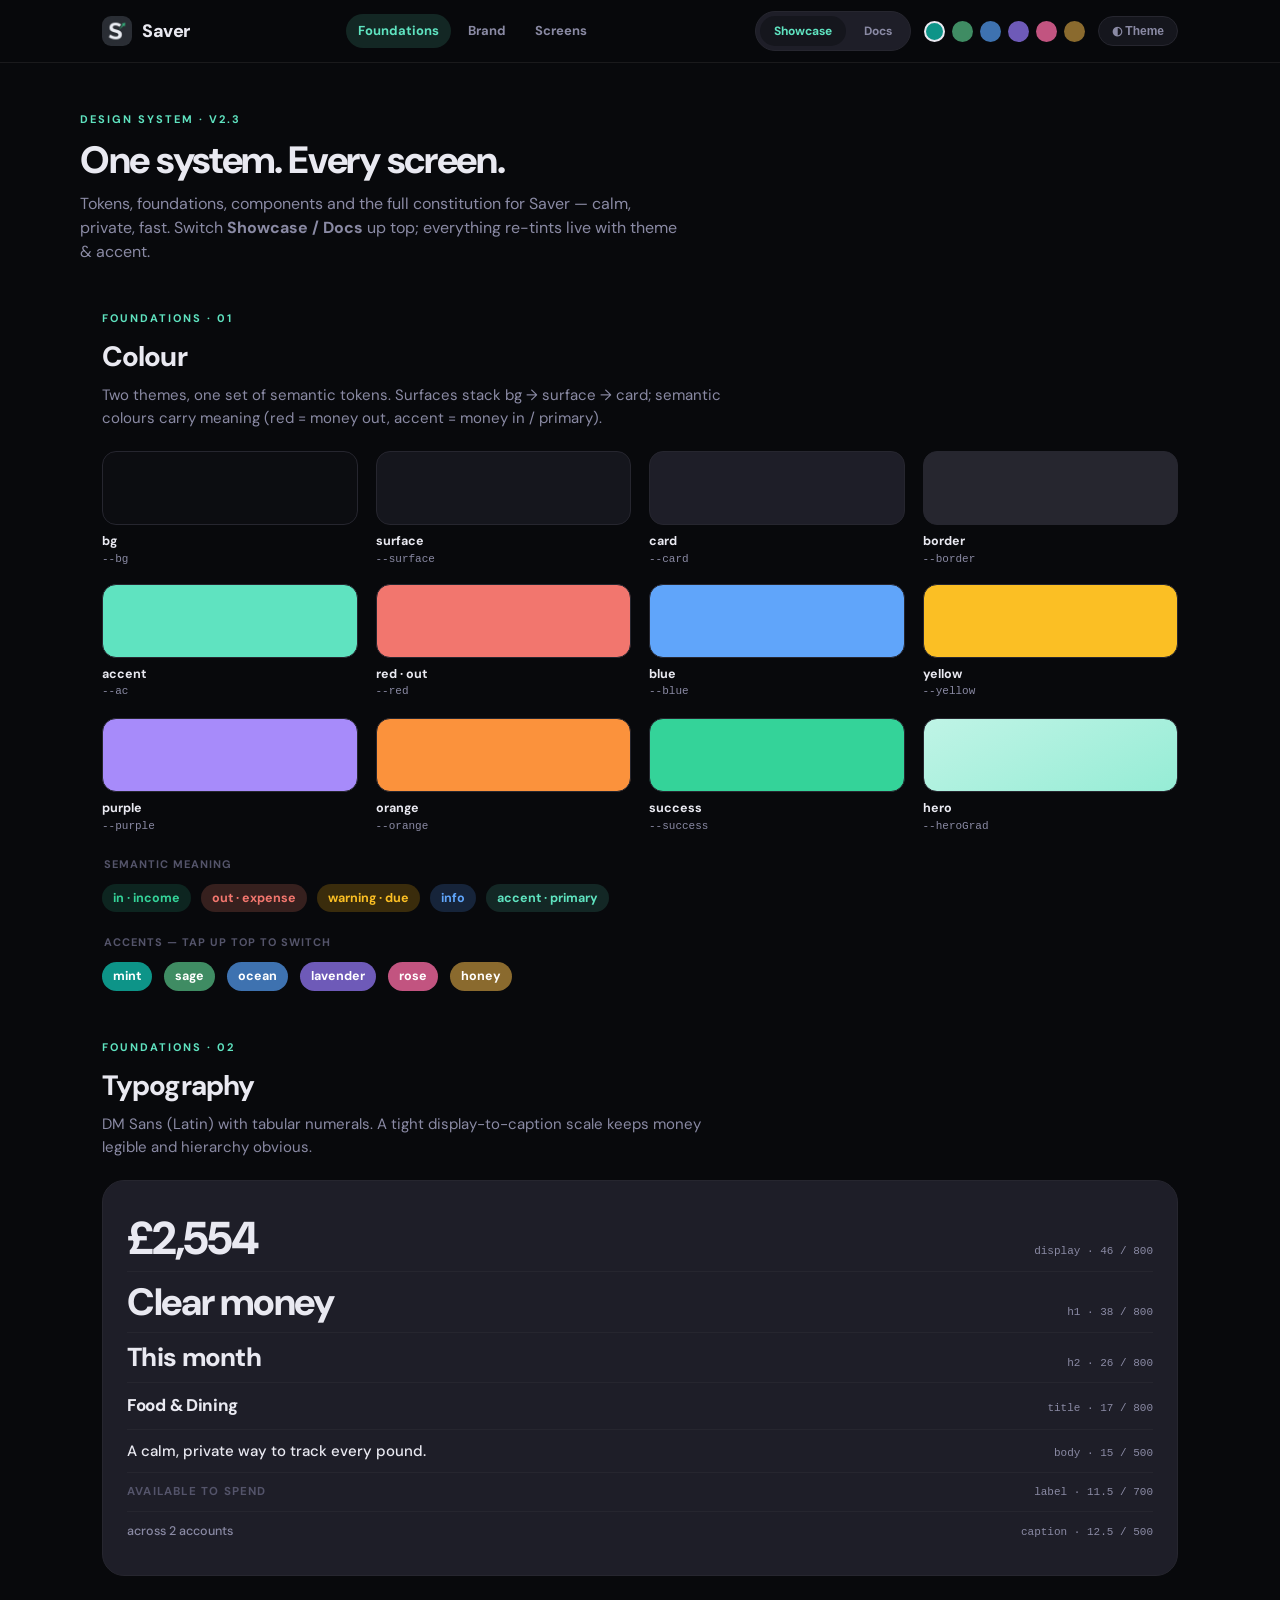
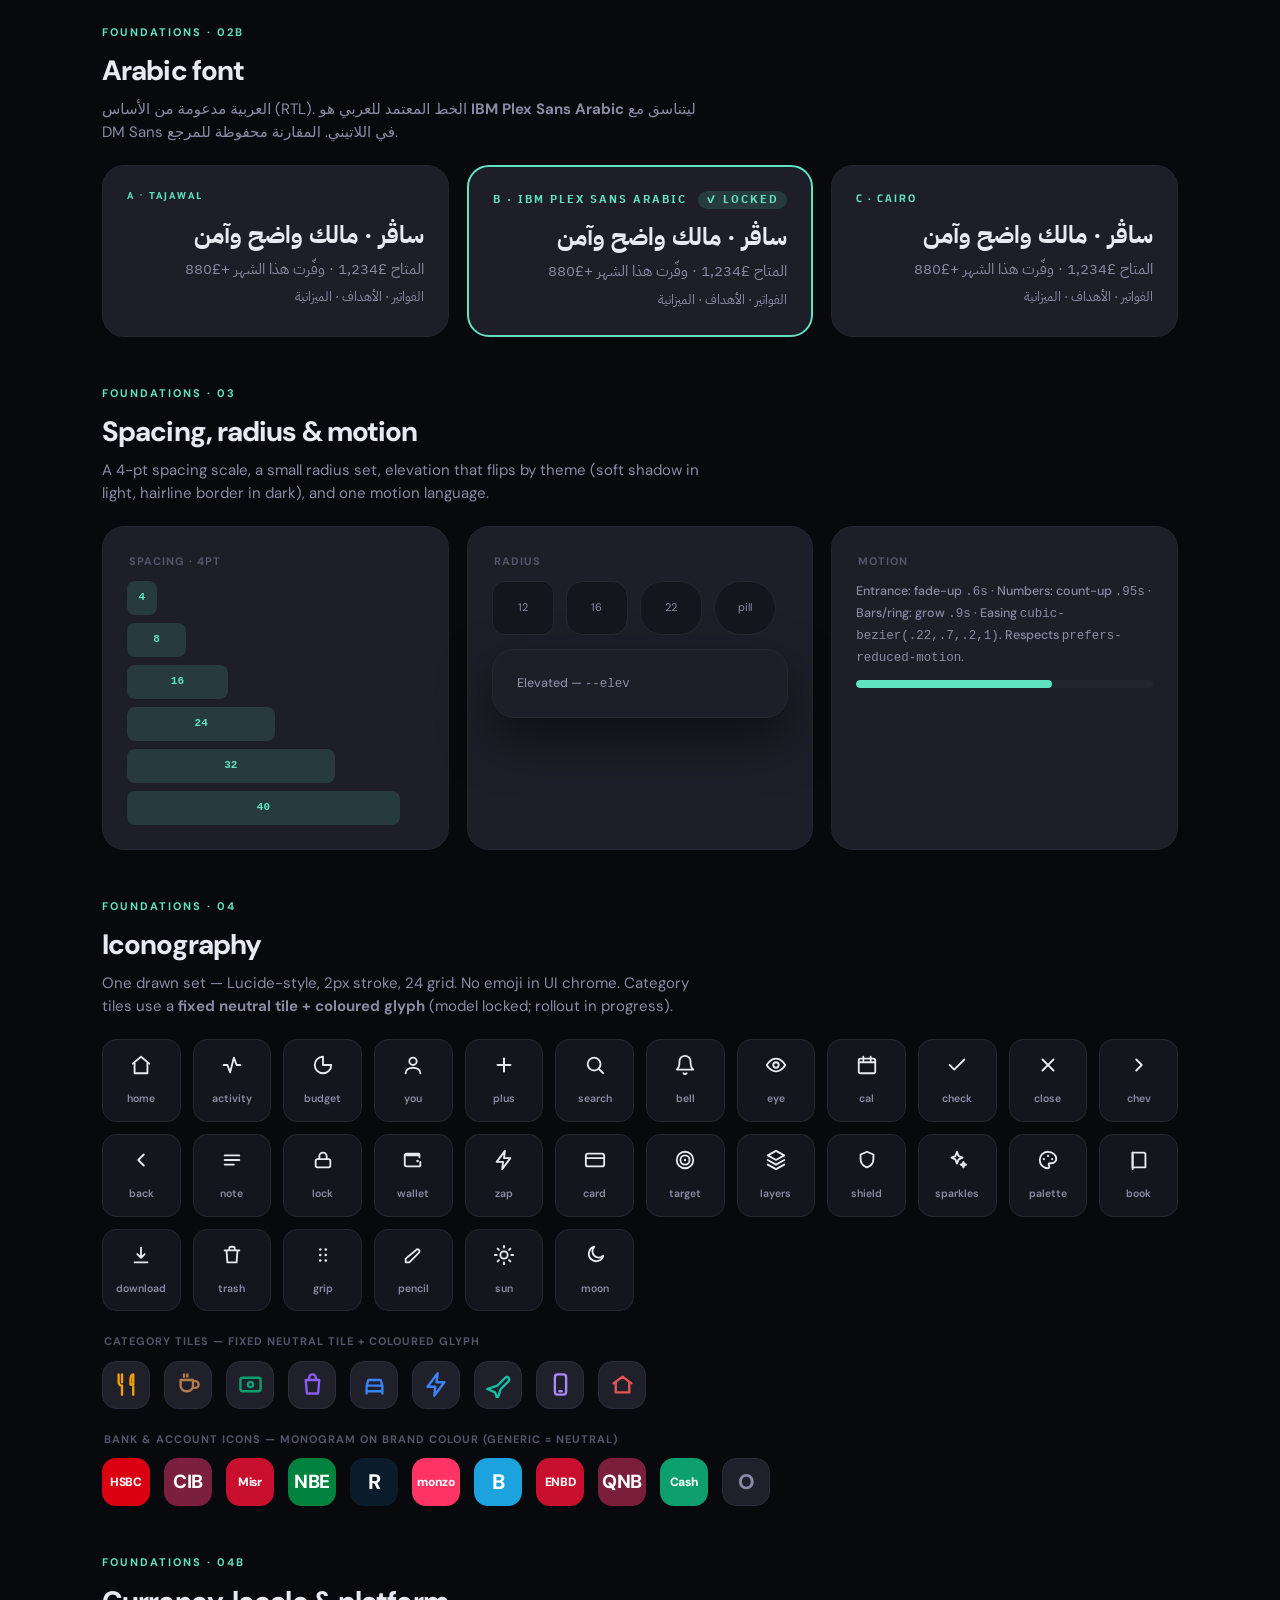
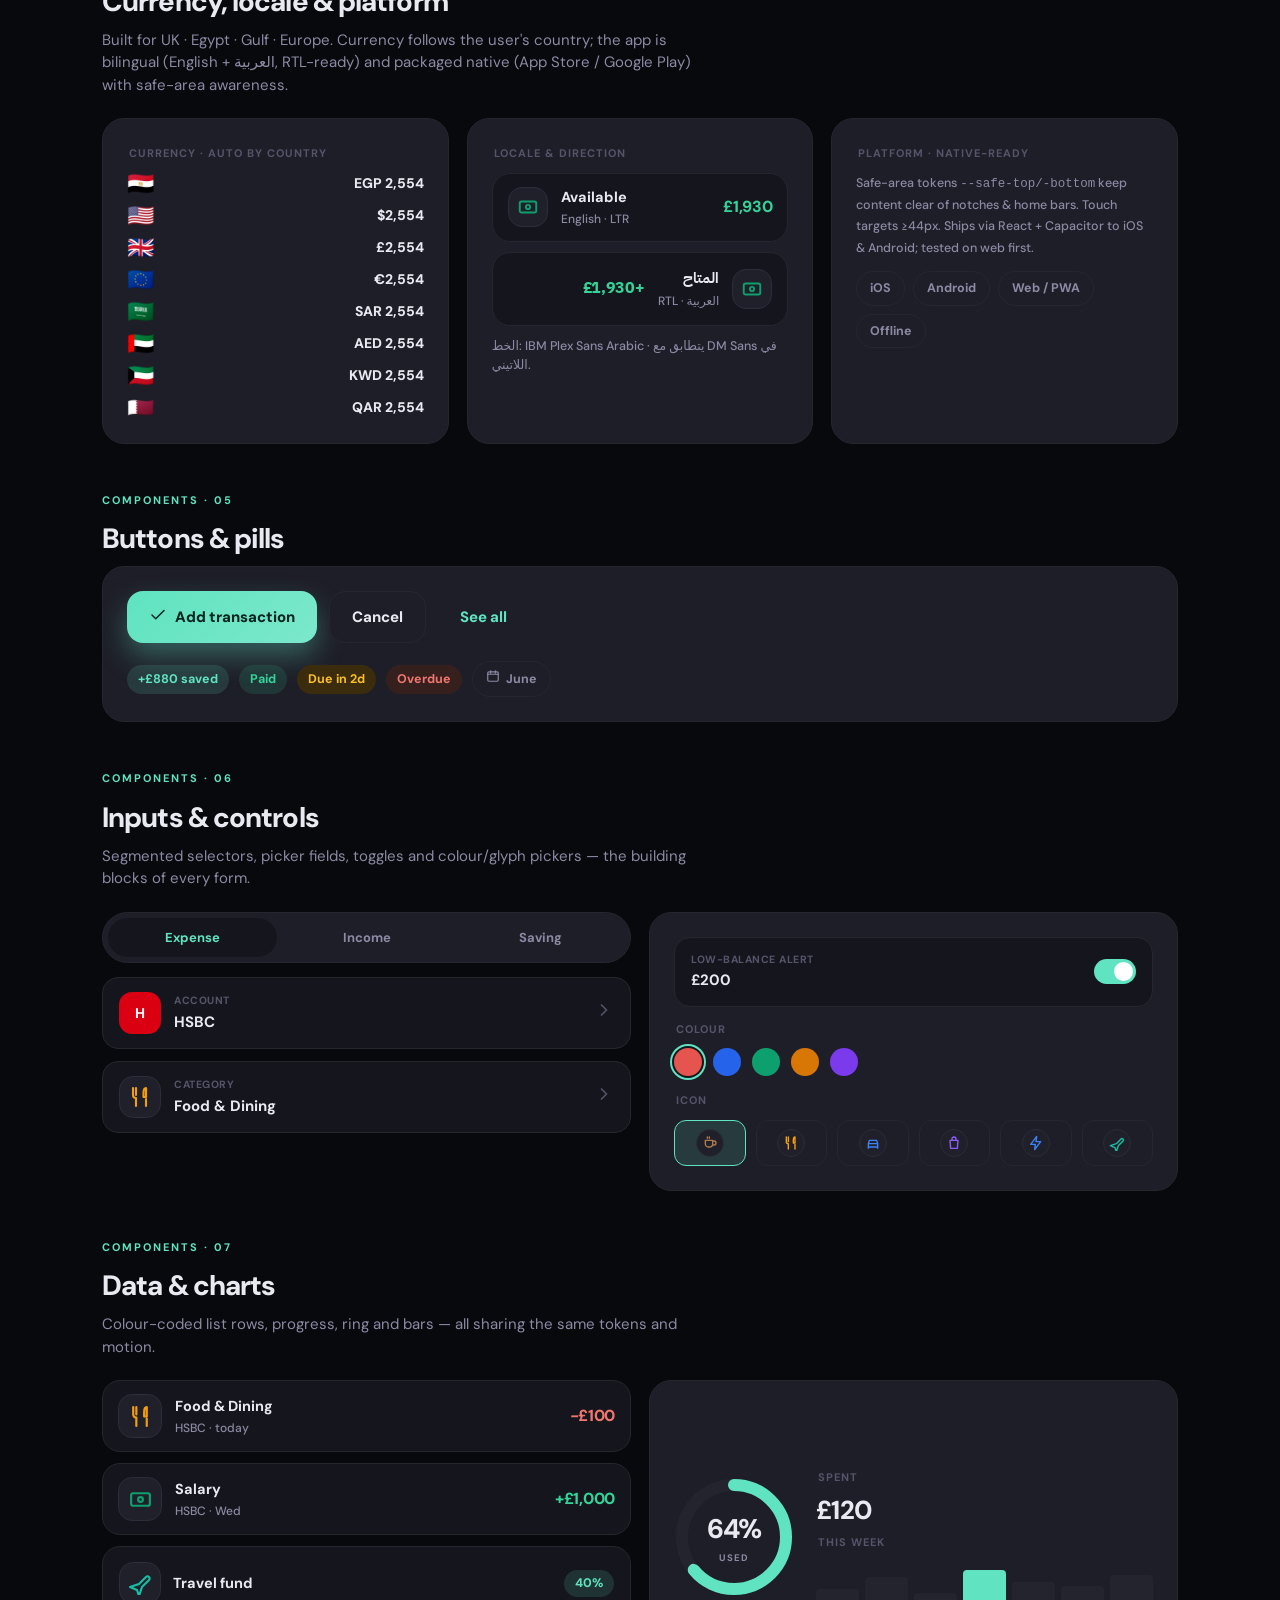
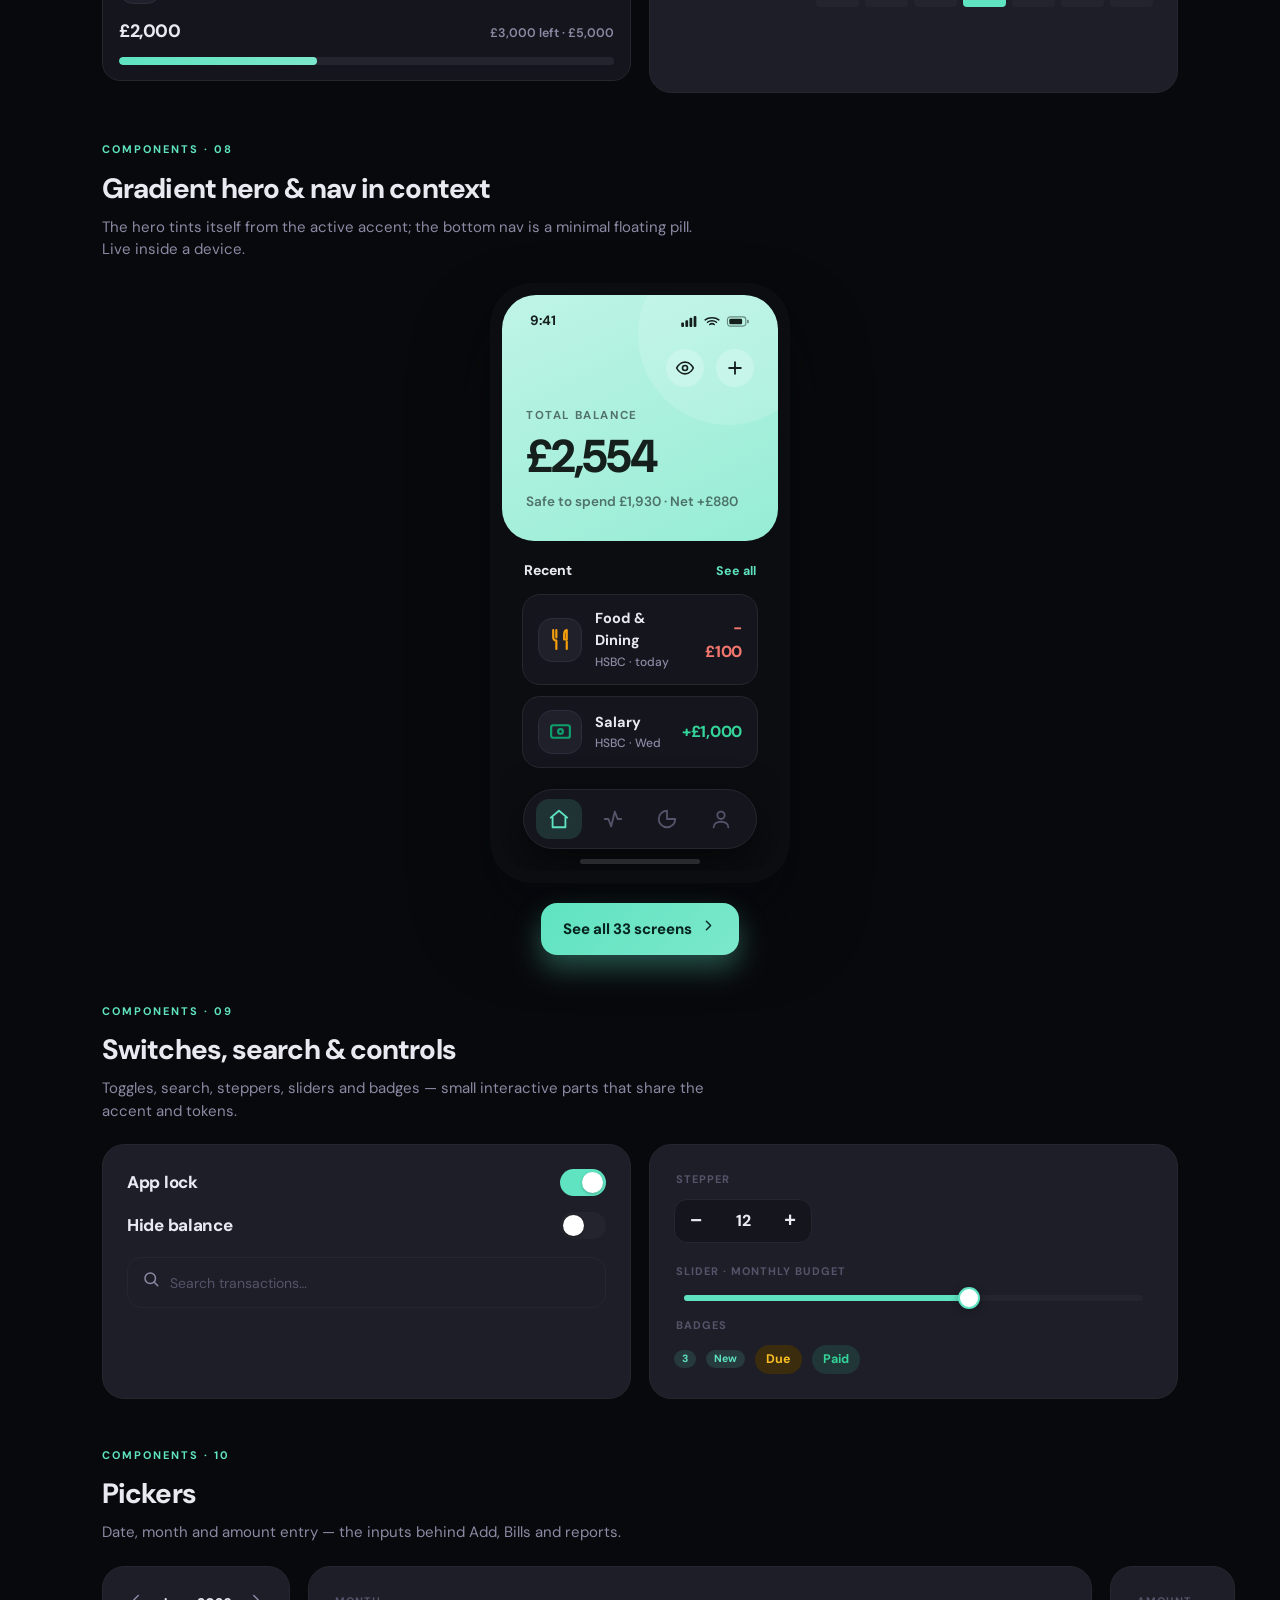
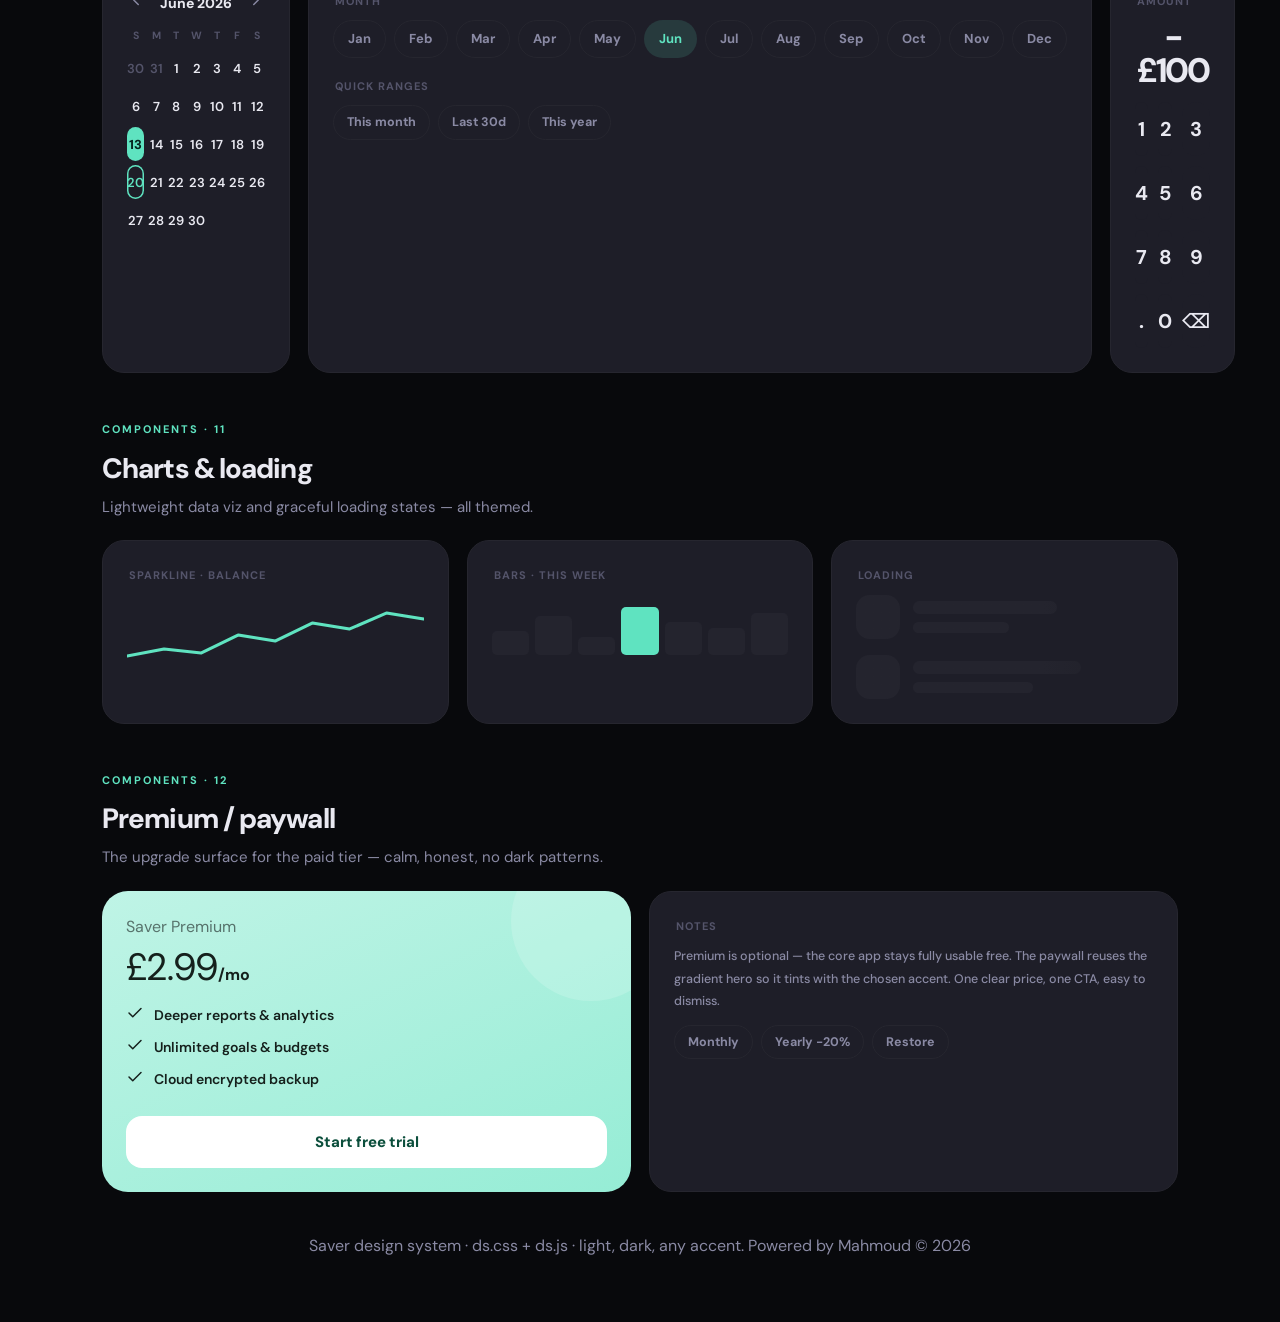
==== commit 11727f9c: "Phase 2 (batch 1): component library — controls, pickers, charts, paywall ds.css: switch, badge, ste" ====
--- a/index.html
+++ b/index.html
@@ -236,6 +236,69 @@
   <p style="text-align:center;margin-top:20px"><a href="screens.html" class="btn btn-primary" style="text-decoration:none">See all 33 screens <span data-ico="chev" data-sz="17"></span></a></p>
 </section>
 
+<!-- 09 CONTROLS -->
+<section class="section reveal"><div class="sec-h">Components · 09</div><div class="sec-t">Switches, search &amp; controls</div>
+  <p class="sec-d">Toggles, search, steppers, sliders and badges — small interactive parts that share the accent and tokens.</p>
+  <div class="grid g2">
+    <div class="card">
+      <div style="display:flex;align-items:center;justify-content:space-between;margin-bottom:16px"><span class="title">App lock</span><button class="switch on" aria-label="on"><i></i></button></div>
+      <div style="display:flex;align-items:center;justify-content:space-between;margin-bottom:18px"><span class="title">Hide balance</span><button class="switch" aria-label="off"><i></i></button></div>
+      <div class="search"><span data-ico="search" data-sz="18"></span><input placeholder="Search transactions…"/></div>
+    </div>
+    <div class="card">
+      <div class="over">Stepper</div>
+      <div class="stepper" style="margin-bottom:18px"><button>−</button><span class="val">12</span><button>+</button></div>
+      <div class="over">Slider · monthly budget</div>
+      <div class="slider"><div class="fill" style="width:62%"></div><div class="thumb" style="left:62%"></div></div>
+      <div class="over" style="margin-top:16px">Badges</div>
+      <div style="display:flex;gap:10px;align-items:center"><span class="badge">3</span><span class="badge badge-ac">New</span><span class="pill pill-yellow">Due</span><span class="pill pill-green">Paid</span></div>
+    </div>
+  </div>
+</section>
+
+<!-- 10 PICKERS -->
+<section class="section reveal"><div class="sec-h">Components · 10</div><div class="sec-t">Pickers</div>
+  <p class="sec-d">Date, month and amount entry — the inputs behind Add, Bills and reports.</p>
+  <div class="grid g3">
+    <div class="card"><div class="cal-head"><span data-ico="back" data-sz="18" style="color:var(--muted)"></span><span class="mo">June 2026</span><span data-ico="chev" data-sz="18" style="color:var(--muted)"></span></div><div class="cal-grid" id="calgrid"></div></div>
+    <div class="card"><div class="over">Month</div><div class="monthstrip" id="mstrip"></div><div class="over" style="margin-top:18px">Quick ranges</div><div style="display:flex;gap:8px;flex-wrap:wrap"><span class="chip">This month</span><span class="chip">Last 30d</span><span class="chip">This year</span></div></div>
+    <div class="card"><div class="over">Amount</div><div class="display tnum" style="text-align:center;font-size:34px;margin:4px 0 14px">−£100</div><div class="kbd" id="kbd"></div></div>
+  </div>
+</section>
+
+<!-- 11 CHARTS & LOADING -->
+<section class="section reveal"><div class="sec-h">Components · 11</div><div class="sec-t">Charts &amp; loading</div>
+  <p class="sec-d">Lightweight data viz and graceful loading states — all themed.</p>
+  <div class="grid g3">
+    <div class="card"><div class="over">Sparkline · balance</div><svg viewBox="0 0 240 70" width="100%" height="70" preserveAspectRatio="none" style="margin-top:6px"><polyline fill="none" stroke="var(--ac)" stroke-width="3" stroke-linecap="round" stroke-linejoin="round" points="0,55 30,48 60,52 90,34 120,40 150,22 180,28 210,12 240,18"/></svg></div>
+    <div class="card"><div class="over">Bars · this week</div><div class="bars" id="bars"></div></div>
+    <div class="card"><div class="over">Loading</div>
+      <div style="display:flex;align-items:center;gap:13px;margin-top:6px"><div class="skel" style="width:44px;height:44px;border-radius:14px"></div><div style="flex:1"><div class="skel" style="height:13px;width:60%;margin-bottom:8px"></div><div class="skel" style="height:11px;width:40%"></div></div></div>
+      <div style="display:flex;align-items:center;gap:13px;margin-top:16px"><div class="skel" style="width:44px;height:44px;border-radius:14px"></div><div style="flex:1"><div class="skel" style="height:13px;width:70%;margin-bottom:8px"></div><div class="skel" style="height:11px;width:50%"></div></div></div>
+    </div>
+  </div>
+</section>
+
+<!-- 12 PREMIUM -->
+<section class="section reveal"><div class="sec-h">Components · 12</div><div class="sec-t">Premium / paywall</div>
+  <p class="sec-d">The upgrade surface for the paid tier — calm, honest, no dark patterns.</p>
+  <div class="grid g2">
+    <div class="paywall">
+      <div class="lbl" style="color:var(--heroSub);position:relative;z-index:1">Saver Premium</div>
+      <div class="big" style="font-size:38px;position:relative;z-index:1">£2.99<span style="font-size:16px;font-weight:700">/mo</span></div>
+      <div class="feat"><span data-ico="check" data-sz="18"></span>Deeper reports &amp; analytics</div>
+      <div class="feat"><span data-ico="check" data-sz="18"></span>Unlimited goals &amp; budgets</div>
+      <div class="feat"><span data-ico="check" data-sz="18"></span>Cloud encrypted backup</div>
+      <button class="btn btn-full" style="background:#fff;color:#0c4f3c;margin-top:16px;position:relative;z-index:1">Start free trial</button>
+    </div>
+    <div class="card">
+      <div class="over">Notes</div>
+      <p class="caption" style="line-height:1.8">Premium is optional — the core app stays fully usable free. The paywall reuses the gradient hero so it tints with the chosen accent. One clear price, one CTA, easy to dismiss.</p>
+      <div style="display:flex;gap:8px;flex-wrap:wrap;margin-top:12px"><span class="chip">Monthly</span><span class="chip">Yearly −20%</span><span class="chip">Restore</span></div>
+    </div>
+  </div>
+</section>
+
 </main>
 
 <main class="wrap" id="docs"><div class="doc" id="docbody"><p class="caption">Loading the constitution…</p></div></main>
@@ -272,6 +335,14 @@
 const bw=document.getElementById("bankwall");if(bw&&window.SaverDS){const bks=["hsbc","cib","banquemisr","nbe","revolut","monzo","barclays","enbd","qnb","cash","other bank"];bw.innerHTML=bks.map(b=>window.SaverDS.bankIcon(b,48)).join("");}
 // currency samples — flag of the currency's country + formatted amount
 const cw=document.getElementById("ccywall");if(cw&&window.SaverDS){const rows=[["🇪🇬","EGP"],["🇺🇸","USD"],["🇬🇧","GBP"],["🇪🇺","EUR"],["🇸🇦","SAR"],["🇦🇪","AED"],["🇰🇼","KWD"],["🇶🇦","QAR"]];cw.innerHTML=rows.map(r=>`<div style="display:flex;align-items:center;gap:12px;font-size:14px"><span style="font-size:22px;line-height:1">${r[0]}</span><span class="tnum" style="font-weight:800;margin-left:auto">${window.SaverDS.fmt(2554,r[1])}</span></div>`).join("");}
+// calendar (June 2026, today = 13)
+const cg=document.getElementById("calgrid");if(cg){const dow=["S","M","T","W","T","F","S"];let h=dow.map(d=>`<div class="dow">${d}</div>`).join("");h+=`<div class="d mut">30</div><div class="d mut">31</div>`;for(let d=1;d<=30;d++){const cls=d===13?"d sel":d===20?"d today":"d";h+=`<div class="${cls}">${d}</div>`;}cg.innerHTML=h;}
+// month strip
+const ms=document.getElementById("mstrip");if(ms){const mo=["Jan","Feb","Mar","Apr","May","Jun","Jul","Aug","Sep","Oct","Nov","Dec"];ms.innerHTML=mo.map((m,i)=>`<div class="m ${i===5?'on':''}">${m}</div>`).join("");}
+// amount keypad
+const kb=document.getElementById("kbd");if(kb){const keys=["1","2","3","4","5","6","7","8","9",".","0","⌫"];kb.innerHTML=keys.map(k=>`<button>${k}</button>`).join("");}
+// bars
+const br=document.getElementById("bars");if(br){const hs=[40,65,30,80,55,45,70];br.innerHTML=hs.map((v,i)=>`<i class="${i===3?'hi':''}" style="height:${v}%"></i>`).join("");}
 // glyph picker
 const gp=document.getElementById("glyphpick");if(gp&&window.SaverDS){const ks=['coffee','food','transport','shopping','bill','travel'];gp.innerHTML=ks.map((k,i)=>`<span style="height:46px;border-radius:12px;display:flex;align-items:center;justify-content:center;background:${i===0?'var(--acDim)':'var(--surface2)'};border:1px solid ${i===0?'var(--ac)':'var(--border)'}">${window.SaverDS.catTile(k,28)}</span>`).join("");}
 })();
--- a/ds.css
+++ b/ds.css
@@ -222,6 +222,55 @@
 /* ---------- 16. ADD (sticky cta) ---------- */
 .cta{position:absolute;left:20px;right:20px;bottom:24px}
 
+/* ---------- 18. PHASE-2 COMPONENTS ---------- */
+/* switch / toggle */
+.switch{width:46px;height:27px;border-radius:var(--r-pill);background:var(--track);position:relative;cursor:pointer;flex-shrink:0;transition:background .2s;border:none;padding:0}
+.switch i{position:absolute;top:3px;left:3px;width:21px;height:21px;border-radius:50%;background:#fff;box-shadow:0 1px 3px rgba(0,0,0,.25);transition:left .2s}
+.switch.on{background:var(--ac)} .switch.on i{left:22px}
+/* badge */
+.badge{display:inline-flex;align-items:center;justify-content:center;min-width:18px;height:18px;padding:0 5px;border-radius:var(--r-pill);background:var(--red);color:#fff;font-size:10.5px;font-weight:800;font-variant-numeric:tabular-nums}
+.badge-ac{background:var(--ac);color:var(--onacc)}
+/* stepper */
+.stepper{display:inline-flex;align-items:center;border:1px solid var(--border);border-radius:13px;overflow:hidden;background:var(--surface)}
+.stepper button{width:42px;height:42px;border:none;background:transparent;color:var(--text);font-size:20px;font-weight:700;cursor:pointer}
+.stepper button:active{background:var(--acDim);color:var(--ac)}
+.stepper .val{min-width:52px;text-align:center;font-weight:800;font-variant-numeric:tabular-nums}
+/* slider */
+.slider{height:6px;border-radius:var(--r-pill);background:var(--track);position:relative;margin:16px 10px}
+.slider .fill{height:100%;border-radius:var(--r-pill);background:var(--ac)}
+.slider .thumb{position:absolute;top:50%;transform:translate(-50%,-50%);width:22px;height:22px;border-radius:50%;background:#fff;box-shadow:0 2px 8px rgba(0,0,0,.28);border:2px solid var(--ac)}
+/* search */
+.search{display:flex;align-items:center;gap:10px;background:var(--surface2);border:1px solid var(--border);border-radius:14px;padding:12px 14px;color:var(--muted)}
+.search input{border:none;background:none;outline:none;color:var(--text);font-family:inherit;font-size:14px;flex:1;min-width:0}
+.search input::placeholder{color:var(--faint)}
+/* skeleton */
+@keyframes shimmer{0%{background-position:-260px 0}100%{background-position:260px 0}}
+.skel{border-radius:8px;background:linear-gradient(90deg,var(--track) 25%,color-mix(in srgb,var(--track) 55%,var(--surface)) 50%,var(--track) 75%);background-size:520px 100%;animation:shimmer 1.3s infinite linear}
+/* amount keypad */
+.kbd{display:grid;grid-template-columns:repeat(3,1fr);gap:10px}
+.kbd button{height:54px;border:none;background:var(--surface2);border-radius:14px;font-family:inherit;font-size:20px;font-weight:700;color:var(--text);cursor:pointer;display:flex;align-items:center;justify-content:center}
+.kbd button:active{background:var(--acDim);color:var(--ac)}
+/* calendar (date picker) */
+.cal-head{display:flex;align-items:center;justify-content:space-between;margin-bottom:12px}
+.cal-head .mo{font-weight:800;font-size:14px}
+.cal-grid{display:grid;grid-template-columns:repeat(7,1fr);gap:4px;text-align:center}
+.cal-grid .dow{color:var(--faint);font-size:10.5px;font-weight:700;padding-bottom:4px}
+.cal-grid .d{height:34px;display:flex;align-items:center;justify-content:center;border-radius:9px;font-size:13px;font-weight:600;color:var(--text)}
+.cal-grid .d.mut{color:var(--faint)} .cal-grid .d.sel{background:var(--ac);color:var(--onacc);font-weight:800}
+.cal-grid .d.today{box-shadow:inset 0 0 0 1.5px var(--ac);color:var(--ac)}
+/* month strip */
+.monthstrip{display:flex;gap:8px;overflow:auto;padding-bottom:2px}
+.monthstrip .m{padding:8px 14px;border-radius:var(--r-pill);background:var(--surface2);border:1px solid var(--border);font-weight:700;font-size:13px;color:var(--muted);white-space:nowrap;cursor:pointer}
+.monthstrip .m.on{background:var(--acDim);color:var(--ac);border-color:transparent}
+/* sparkline / bars */
+.bars{display:flex;align-items:flex-end;gap:6px;height:60px}
+.bars i{flex:1;background:var(--track);border-radius:5px}
+.bars i.hi{background:var(--ac)}
+/* paywall */
+.paywall{border-radius:var(--r-2xl);padding:24px;background:var(--heroGrad);color:var(--heroText);position:relative;overflow:hidden}
+.paywall::after{content:"";position:absolute;right:-40px;top:-50px;width:160px;height:160px;border-radius:50%;background:rgba(255,255,255,.16)}
+.paywall .feat{display:flex;align-items:center;gap:10px;font-weight:600;font-size:14px;margin:8px 0;position:relative;z-index:1}
+
 /* ---------- 17. MOTION KEYFRAMES ---------- */
 @keyframes up{to{opacity:1;transform:none}}
 .reveal,.r{opacity:0;transform:translateY(16px);animation:up .6s var(--e-out) forwards;animation-delay:var(--d,0s)}
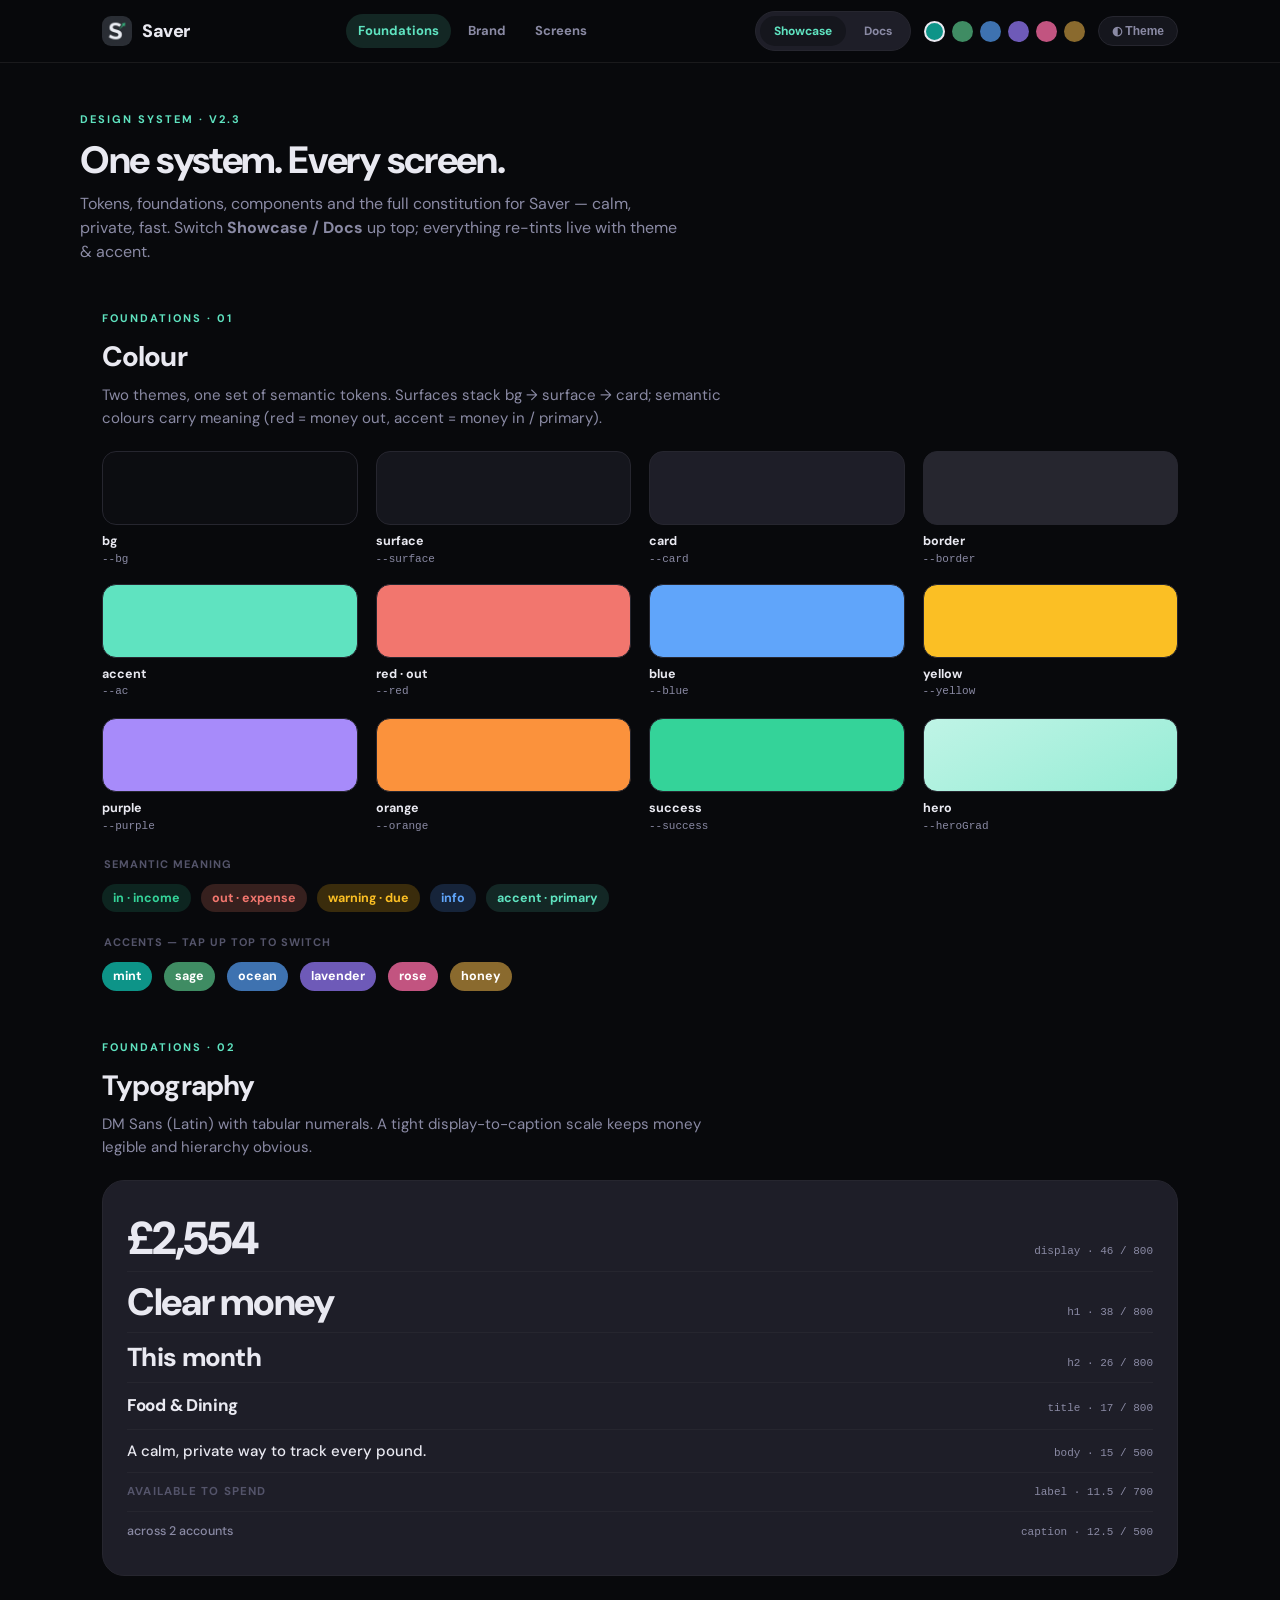
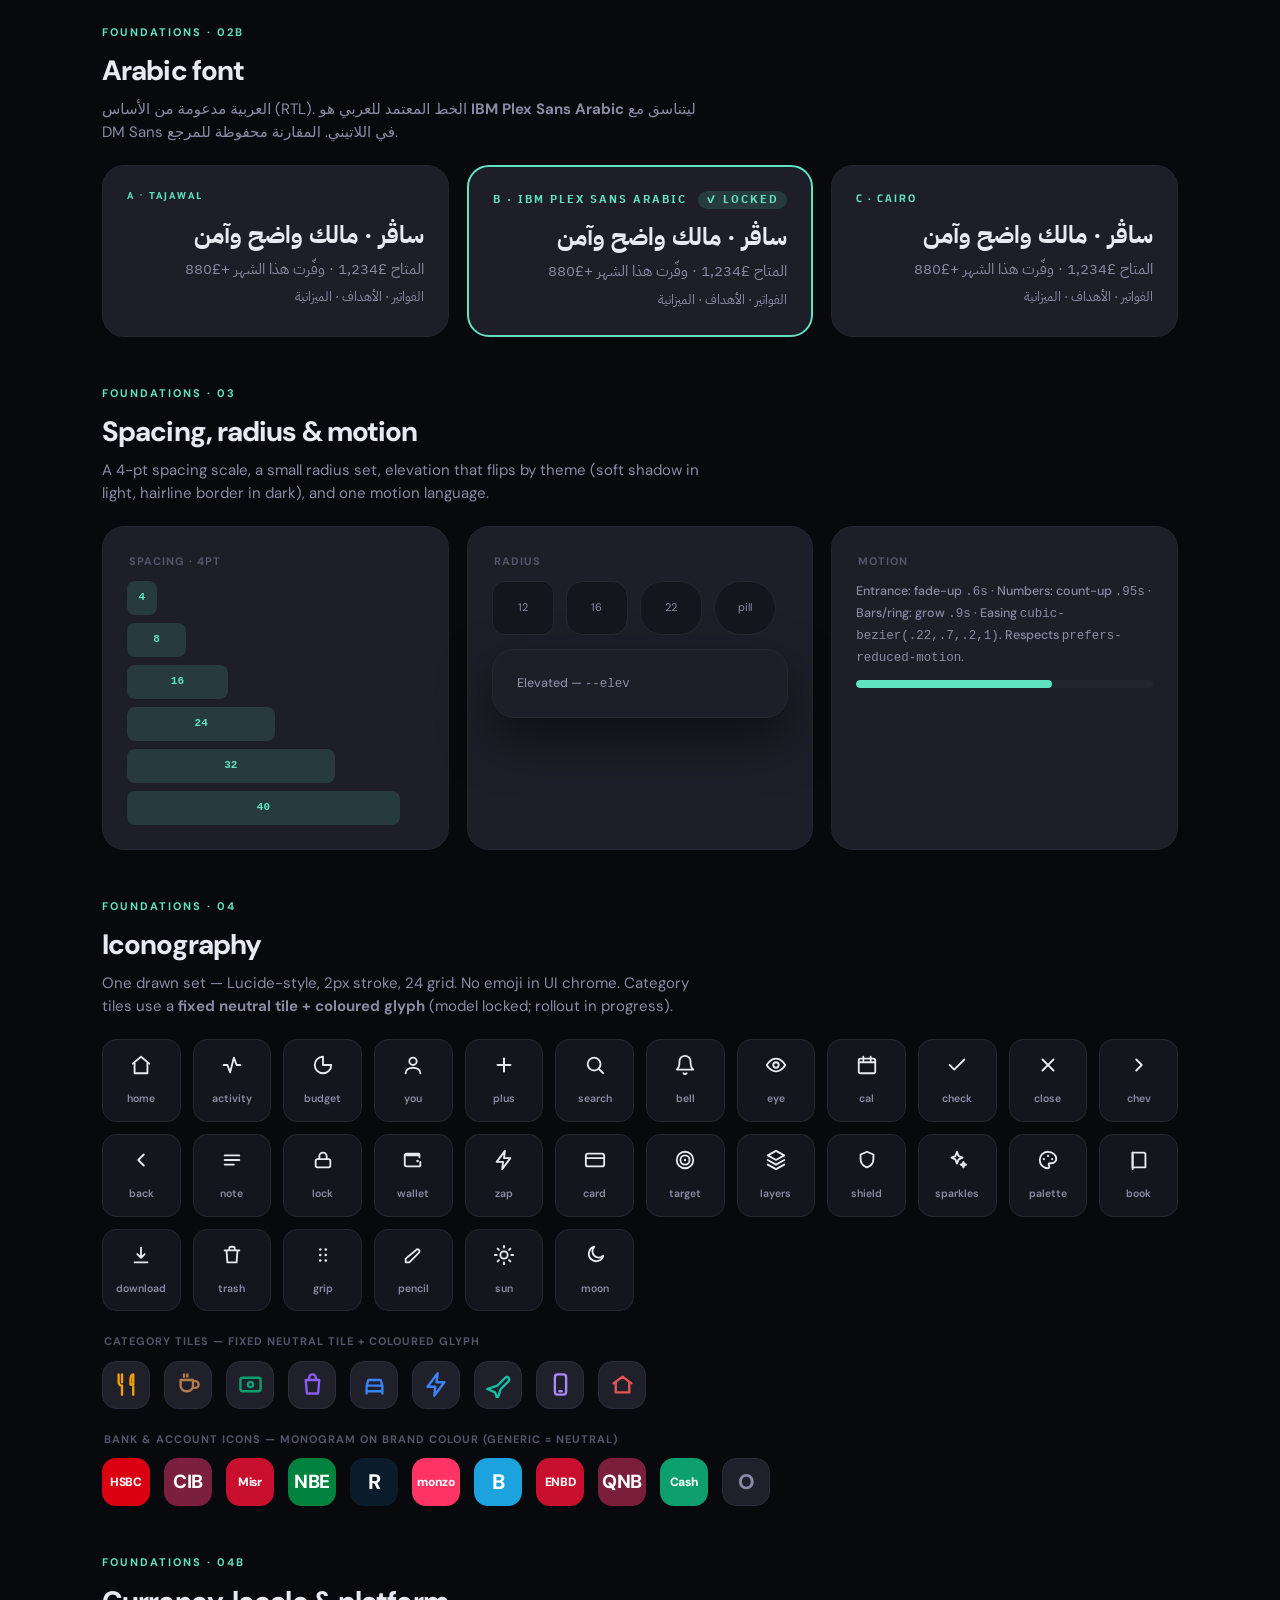
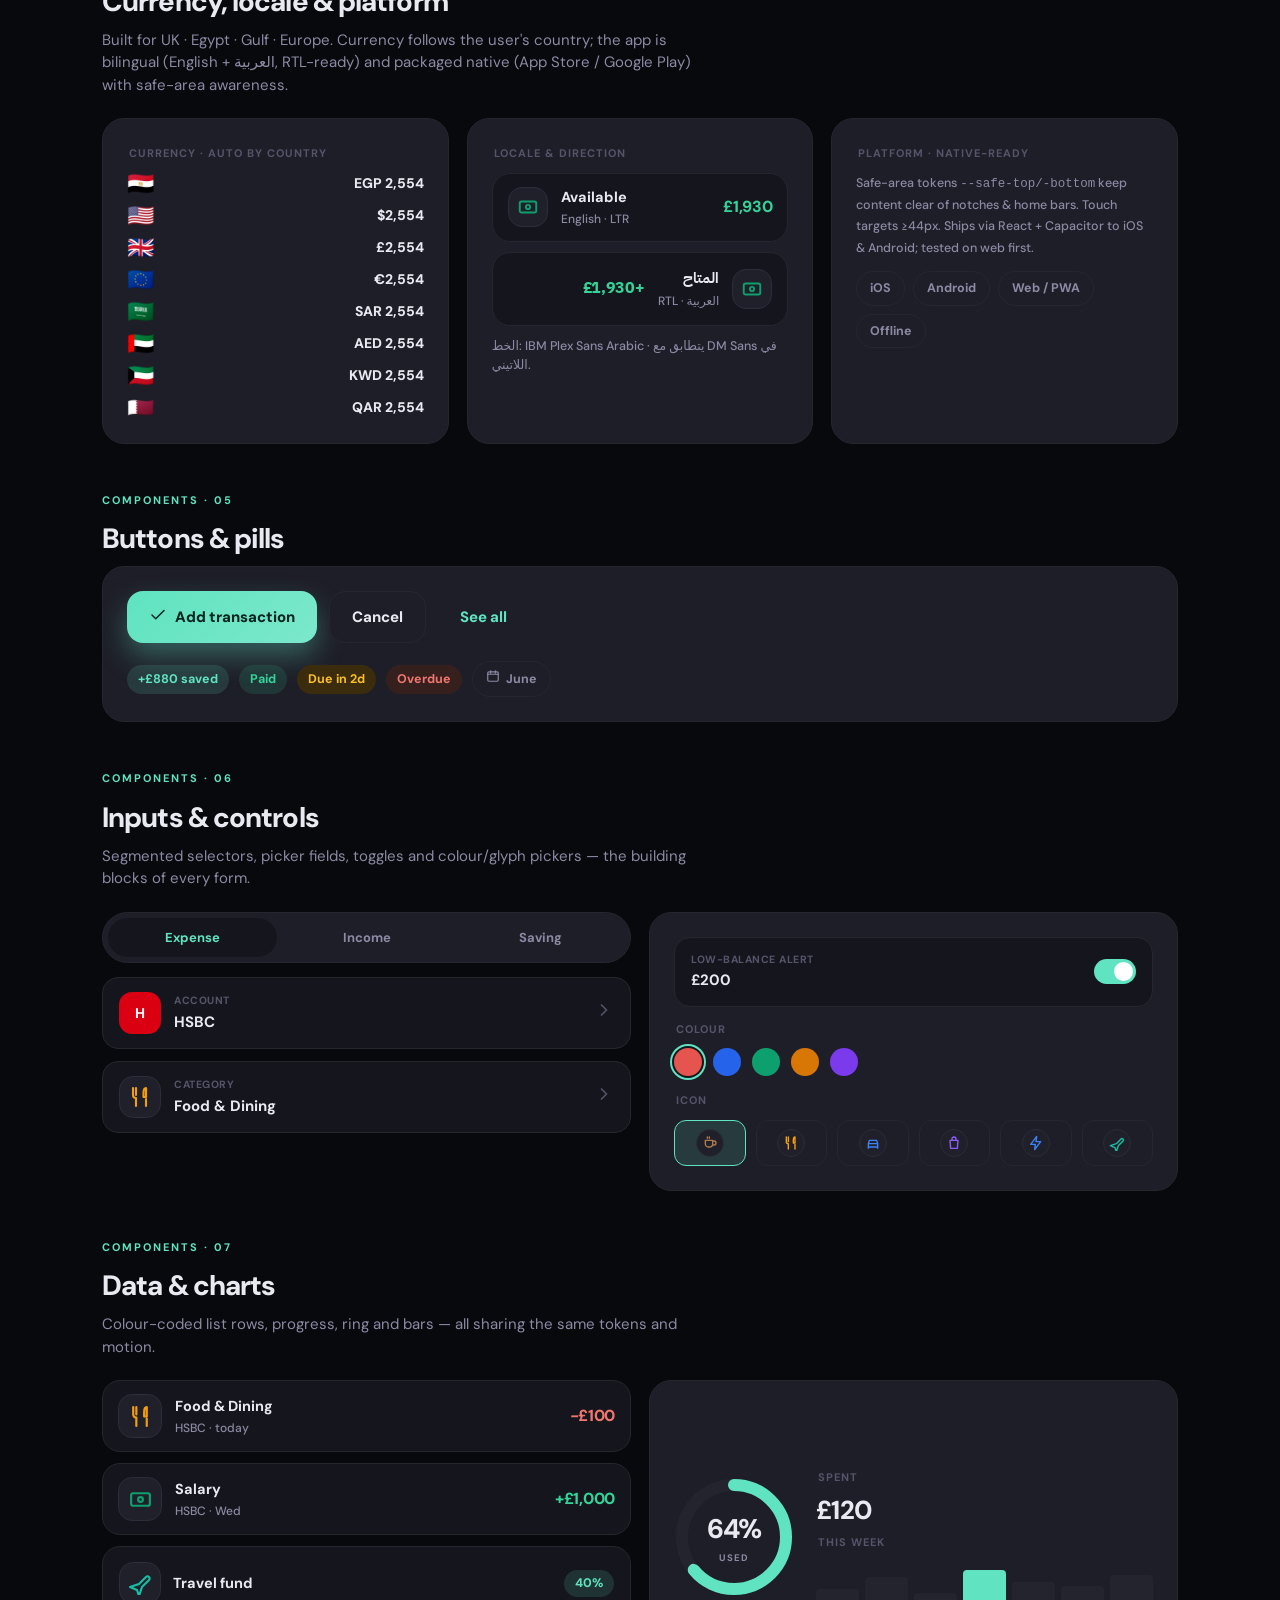
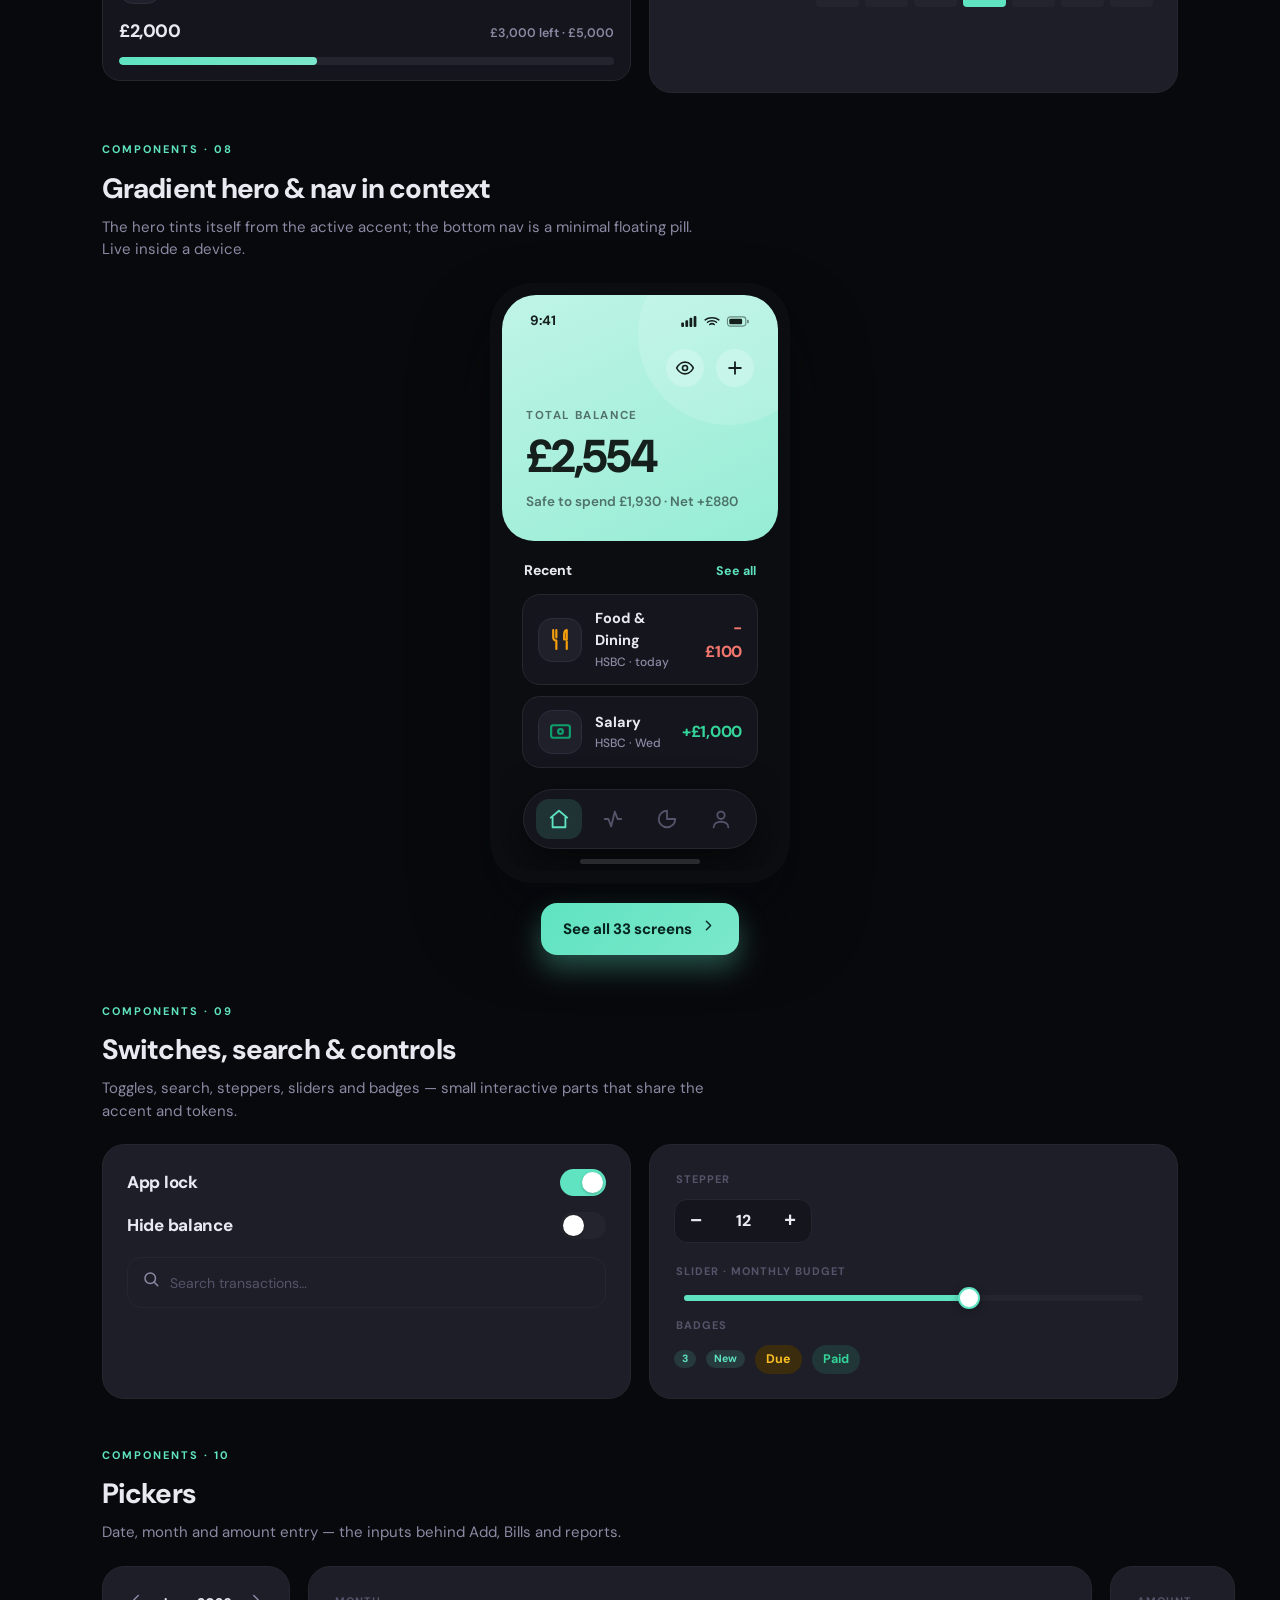
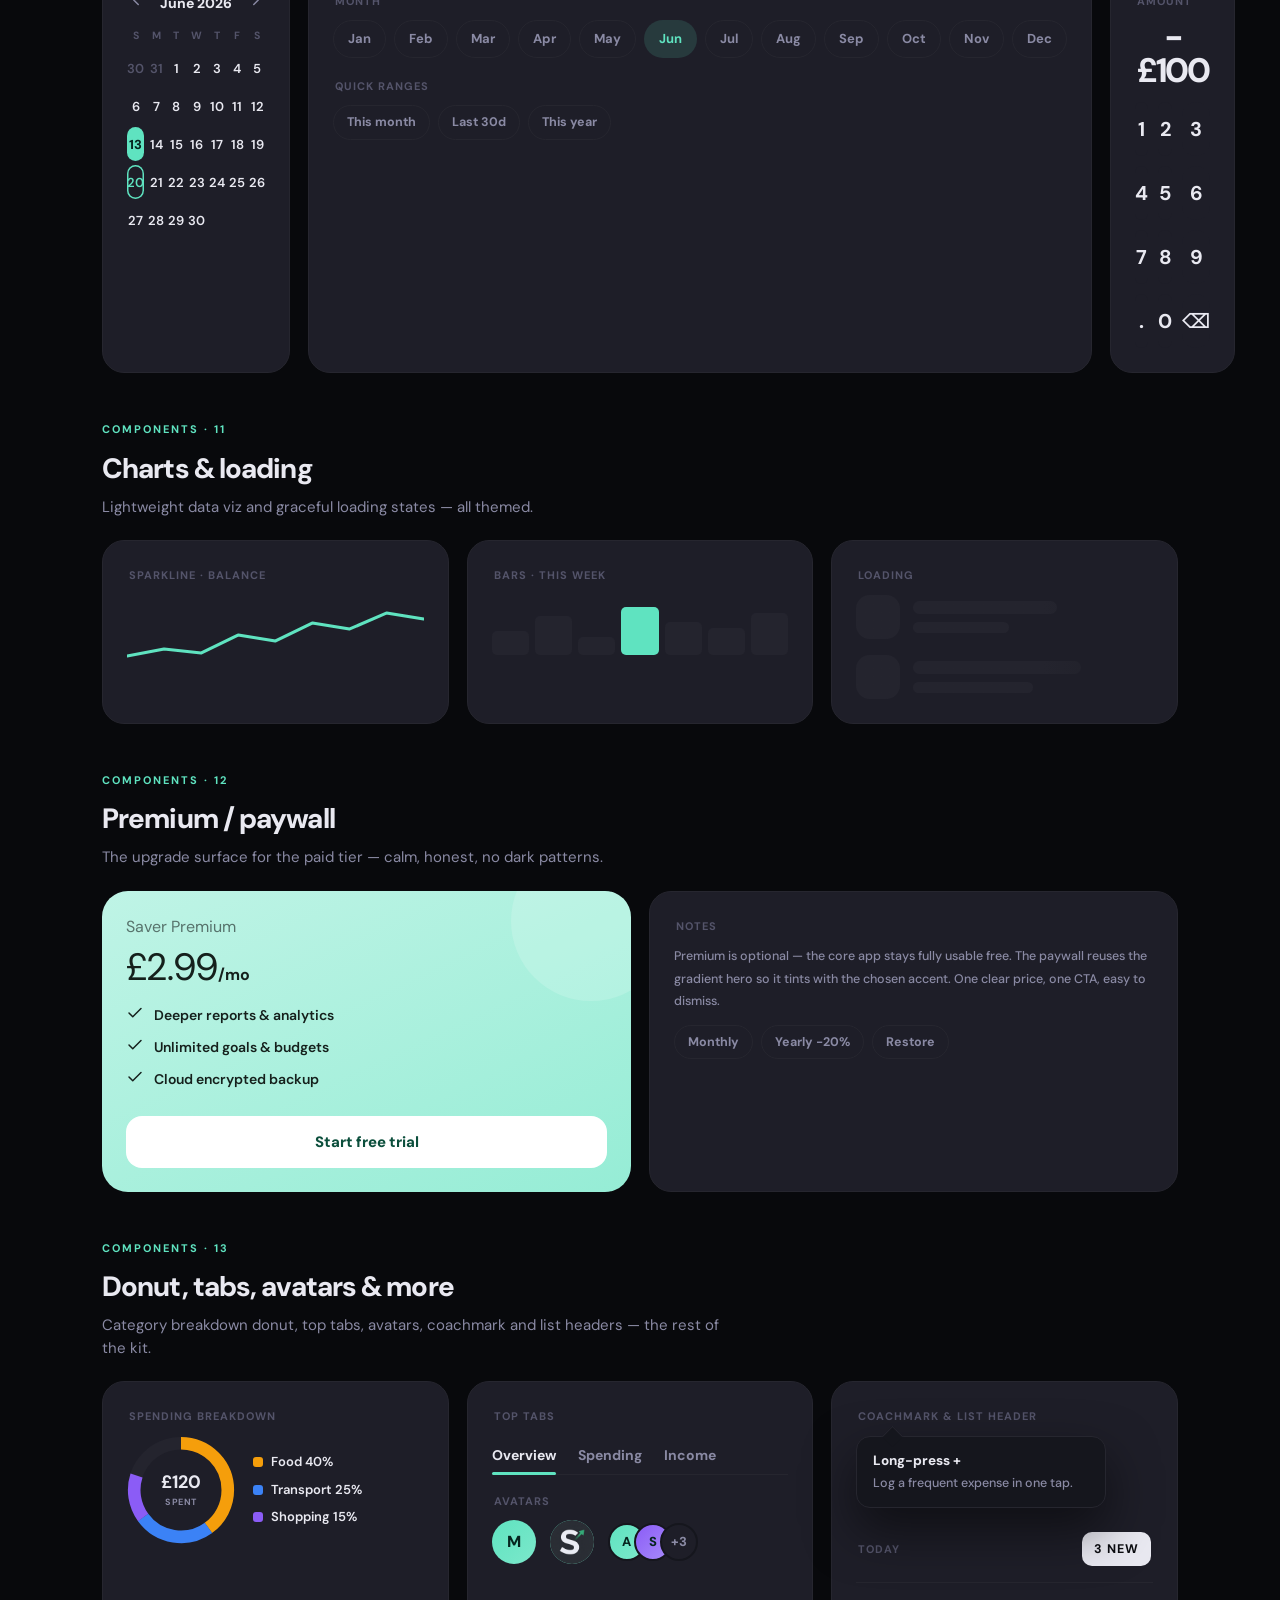
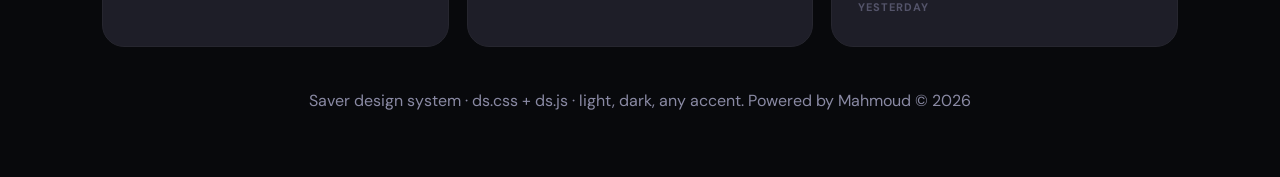
==== commit bbd6be03: "Phase 2 (batch 2): donut, tabs, avatars, coachmark, list headers (Foundations 13)" ====
--- a/index.html
+++ b/index.html
@@ -295,6 +295,46 @@
       <div class="over">Notes</div>
       <p class="caption" style="line-height:1.8">Premium is optional — the core app stays fully usable free. The paywall reuses the gradient hero so it tints with the chosen accent. One clear price, one CTA, easy to dismiss.</p>
       <div style="display:flex;gap:8px;flex-wrap:wrap;margin-top:12px"><span class="chip">Monthly</span><span class="chip">Yearly −20%</span><span class="chip">Restore</span></div>
+    </div>
+  </div>
+</section>
+
+<!-- 13 MORE COMPONENTS -->
+<section class="section reveal"><div class="sec-h">Components · 13</div><div class="sec-t">Donut, tabs, avatars &amp; more</div>
+  <p class="sec-d">Category breakdown donut, top tabs, avatars, coachmark and list headers — the rest of the kit.</p>
+  <div class="grid g3">
+    <div class="card"><div class="over">Spending breakdown</div>
+      <div style="display:flex;align-items:center;gap:18px">
+        <div style="position:relative;width:108px;height:108px;flex-shrink:0">
+          <svg width="108" height="108" viewBox="0 0 120 120">
+            <circle cx="60" cy="60" r="52" fill="none" stroke="var(--track)" stroke-width="14"/>
+            <circle cx="60" cy="60" r="52" fill="none" stroke="#F59E0B" stroke-width="14" stroke-dasharray="130.7 326.7" transform="rotate(-90 60 60)"/>
+            <circle cx="60" cy="60" r="52" fill="none" stroke="#3B82F6" stroke-width="14" stroke-dasharray="81.7 326.7" transform="rotate(54 60 60)"/>
+            <circle cx="60" cy="60" r="52" fill="none" stroke="#8B5CF6" stroke-width="14" stroke-dasharray="49 326.7" transform="rotate(144 60 60)"/>
+          </svg>
+          <div style="position:absolute;inset:0;display:flex;flex-direction:column;align-items:center;justify-content:center"><b class="tnum" style="font-size:18px">£120</b><small style="font-size:9px;font-weight:700;letter-spacing:.5px;text-transform:uppercase;color:var(--muted)">spent</small></div>
+        </div>
+        <div style="display:flex;flex-direction:column;gap:8px;font-size:13px;font-weight:600">
+          <span style="display:flex;align-items:center;gap:8px"><i style="width:10px;height:10px;border-radius:3px;background:#F59E0B"></i>Food 40%</span>
+          <span style="display:flex;align-items:center;gap:8px"><i style="width:10px;height:10px;border-radius:3px;background:#3B82F6"></i>Transport 25%</span>
+          <span style="display:flex;align-items:center;gap:8px"><i style="width:10px;height:10px;border-radius:3px;background:#8B5CF6"></i>Shopping 15%</span>
+        </div>
+      </div>
+    </div>
+    <div class="card"><div class="over">Top tabs</div>
+      <div class="tabs" style="margin-bottom:18px"><button class="on">Overview</button><button>Spending</button><button>Income</button></div>
+      <div class="over">Avatars</div>
+      <div style="display:flex;align-items:center;gap:14px">
+        <span class="avatar" style="width:44px;height:44px;font-size:16px">M</span>
+        <span class="avatar" style="width:44px;height:44px"><img src="icon.png" alt=""/></span>
+        <span class="avstack"><span class="avatar" style="width:38px;height:38px;font-size:13px">A</span><span class="avatar" style="width:38px;height:38px;font-size:13px;background:linear-gradient(135deg,#8B5CF6,#A78BFA)">S</span><span class="avatar" style="width:38px;height:38px;font-size:13px;background:var(--surface2);color:var(--muted)">+3</span></span>
+      </div>
+    </div>
+    <div class="card"><div class="over">Coachmark &amp; list header</div>
+      <div class="coach" style="margin:8px 0 18px"><div style="font-weight:800;font-size:13.5px;margin-bottom:3px">Long-press +</div><div class="caption">Log a frequent expense in one tap.</div></div>
+      <div class="lsh">Today <span class="tip">3 new</span></div>
+      <div class="divider"></div>
+      <div class="lsh">Yesterday</div>
     </div>
   </div>
 </section>
--- a/ds.css
+++ b/ds.css
@@ -270,6 +270,22 @@
 .paywall{border-radius:var(--r-2xl);padding:24px;background:var(--heroGrad);color:var(--heroText);position:relative;overflow:hidden}
 .paywall::after{content:"";position:absolute;right:-40px;top:-50px;width:160px;height:160px;border-radius:50%;background:rgba(255,255,255,.16)}
 .paywall .feat{display:flex;align-items:center;gap:10px;font-weight:600;font-size:14px;margin:8px 0;position:relative;z-index:1}
+/* top tabs (underline) */
+.tabs{display:flex;gap:22px;border-bottom:1px solid var(--border)}
+.tabs button{border:none;background:none;font-family:inherit;font-weight:700;font-size:14px;color:var(--muted);padding:10px 0;cursor:pointer;position:relative}
+.tabs button.on{color:var(--text)}
+.tabs button.on::after{content:"";position:absolute;left:0;right:0;bottom:-1px;height:2.5px;border-radius:2px;background:var(--ac)}
+/* avatars */
+.avatar{border-radius:50%;display:flex;align-items:center;justify-content:center;font-weight:800;color:var(--onacc);background:linear-gradient(135deg,var(--ac),var(--ac2));flex-shrink:0;overflow:hidden}
+.avatar img{width:100%;height:100%;object-fit:cover}
+.avstack{display:flex}.avstack .avatar{border:2px solid var(--surface)}.avstack .avatar+.avatar{margin-left:-12px}
+/* coachmark / tooltip */
+.coach{position:relative;background:var(--surface);border:var(--cardBorder);box-shadow:var(--elev);border-radius:14px;padding:14px 16px;max-width:250px}
+.coach::after{content:"";position:absolute;top:-8px;left:28px;width:14px;height:14px;background:var(--surface);border-left:var(--cardBorder);border-top:var(--cardBorder);transform:rotate(45deg)}
+.tip{display:inline-block;background:var(--text);color:var(--bg);font-size:12.5px;font-weight:700;padding:8px 12px;border-radius:10px}
+/* list section header + divider */
+.lsh{display:flex;align-items:center;justify-content:space-between;padding:6px 2px;font-size:11px;font-weight:700;letter-spacing:1px;text-transform:uppercase;color:var(--faint)}
+.divider{height:1px;background:var(--border);margin:10px 0}
 
 /* ---------- 17. MOTION KEYFRAMES ---------- */
 @keyframes up{to{opacity:1;transform:none}}
